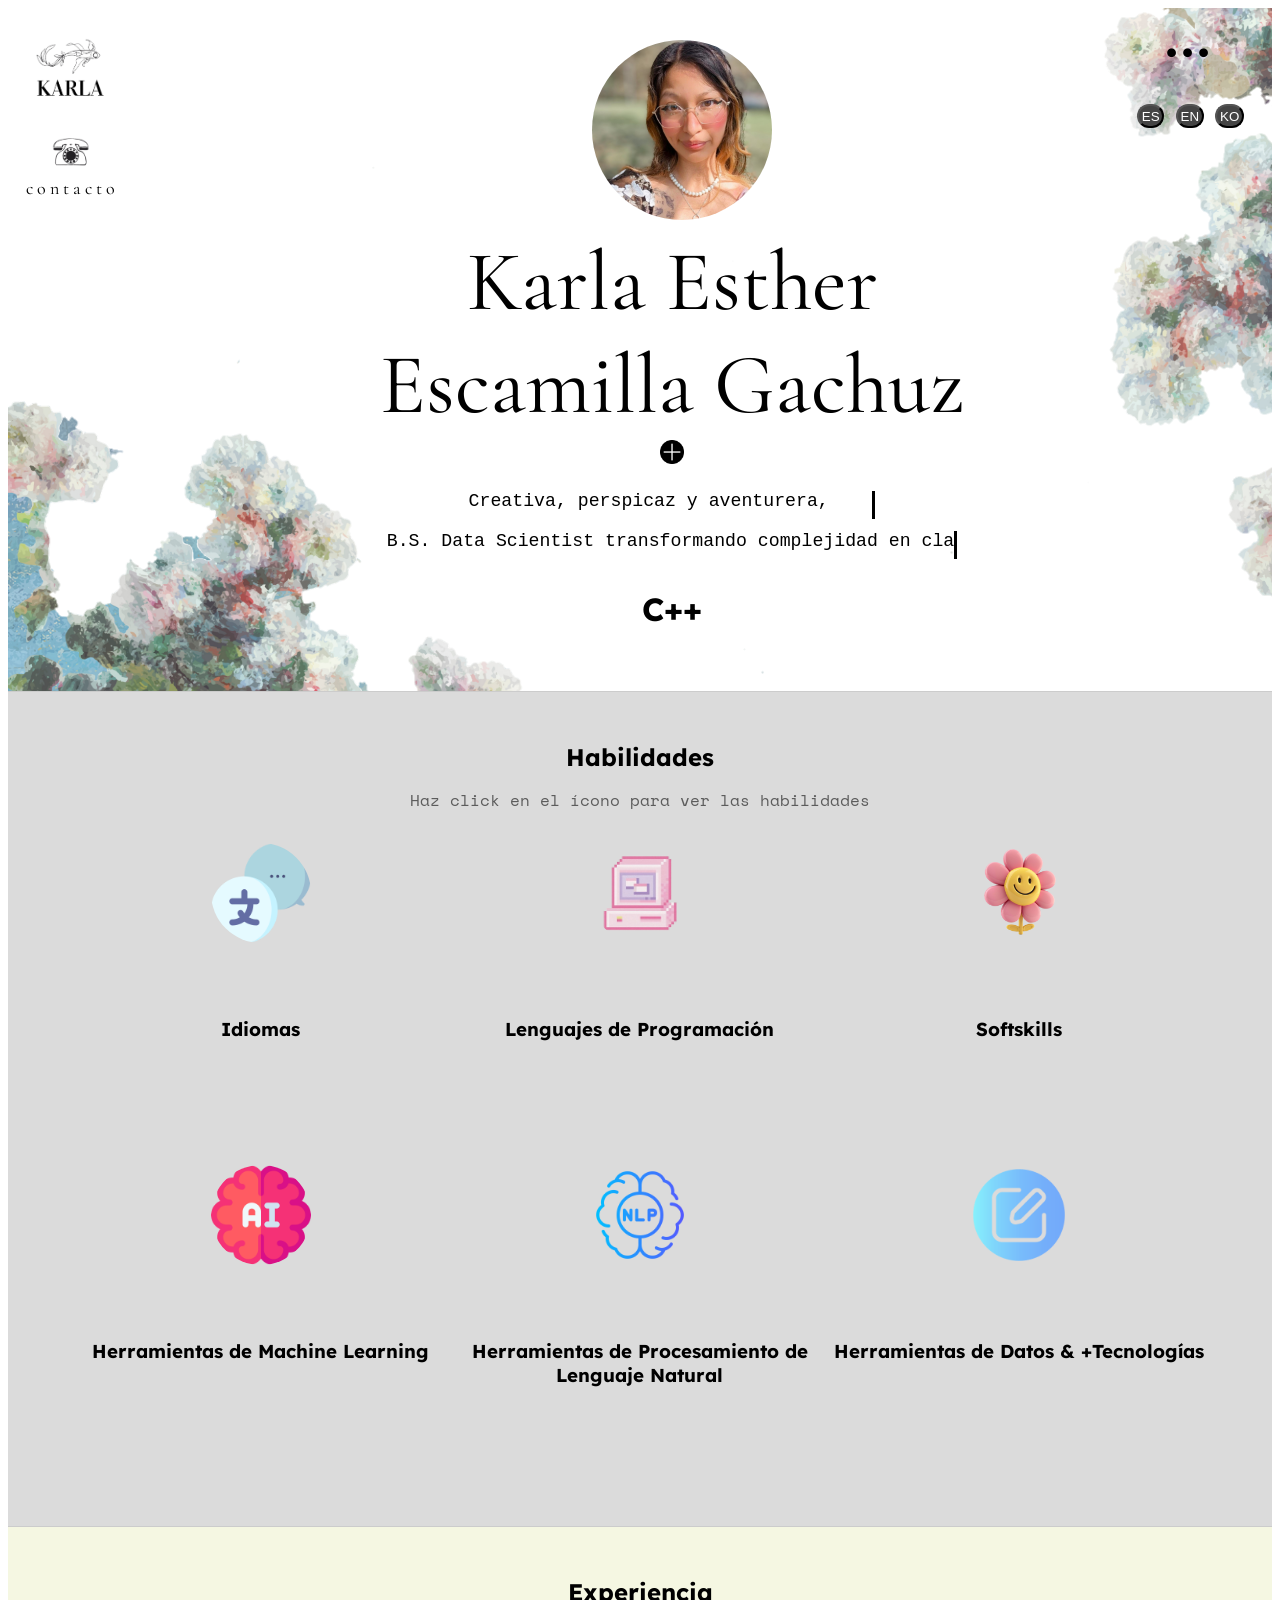
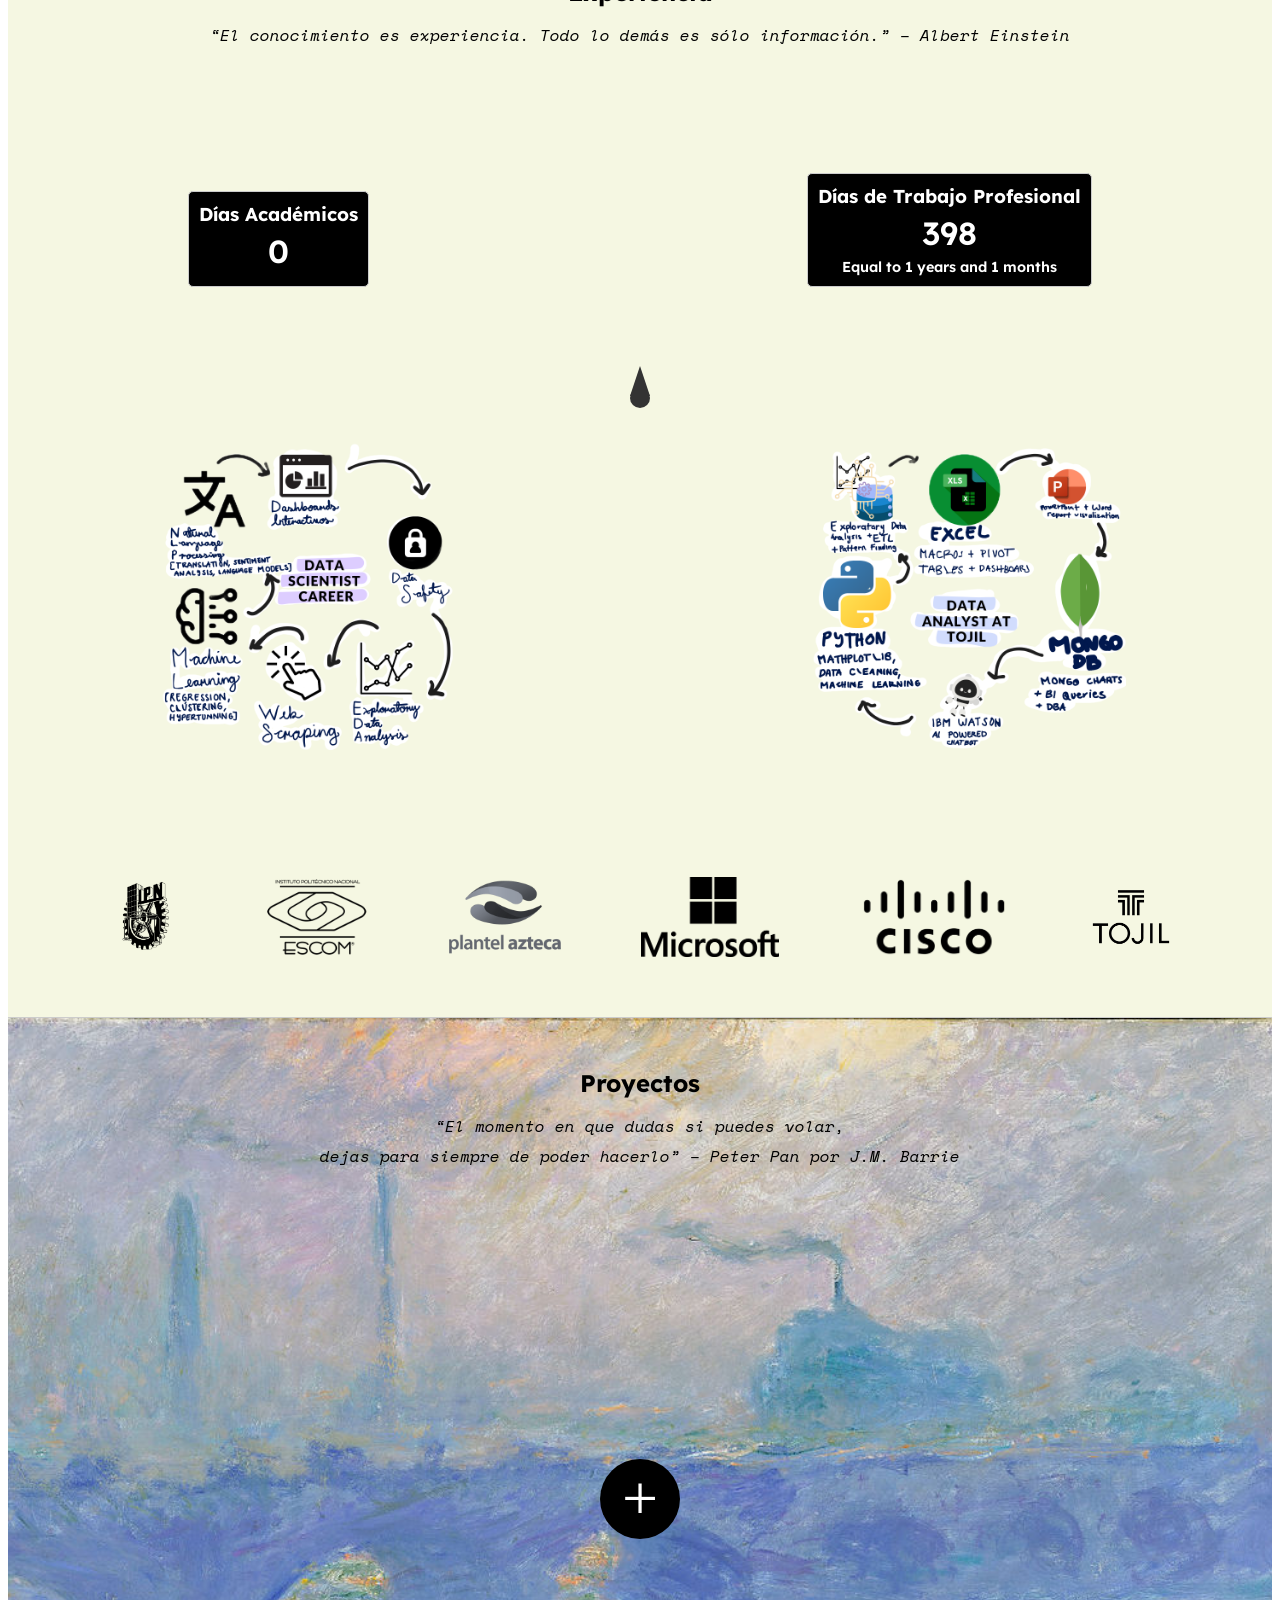
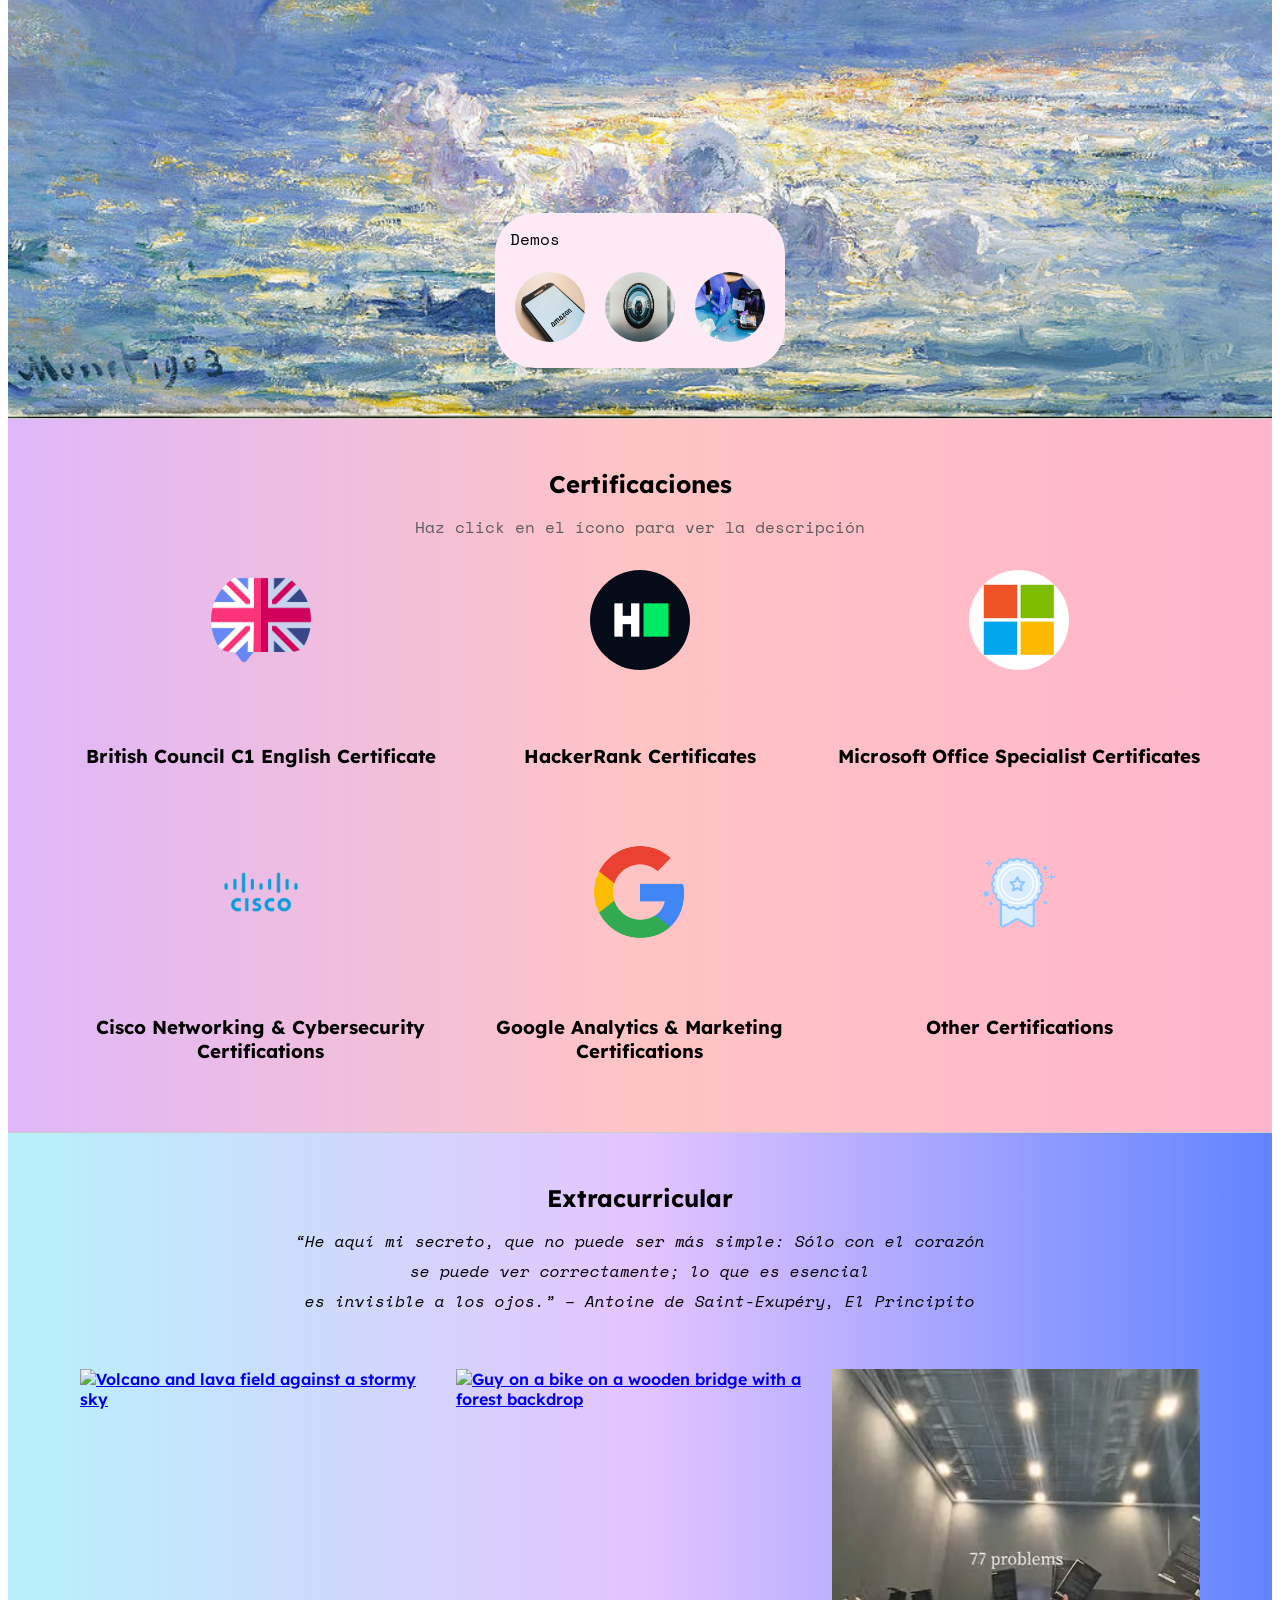
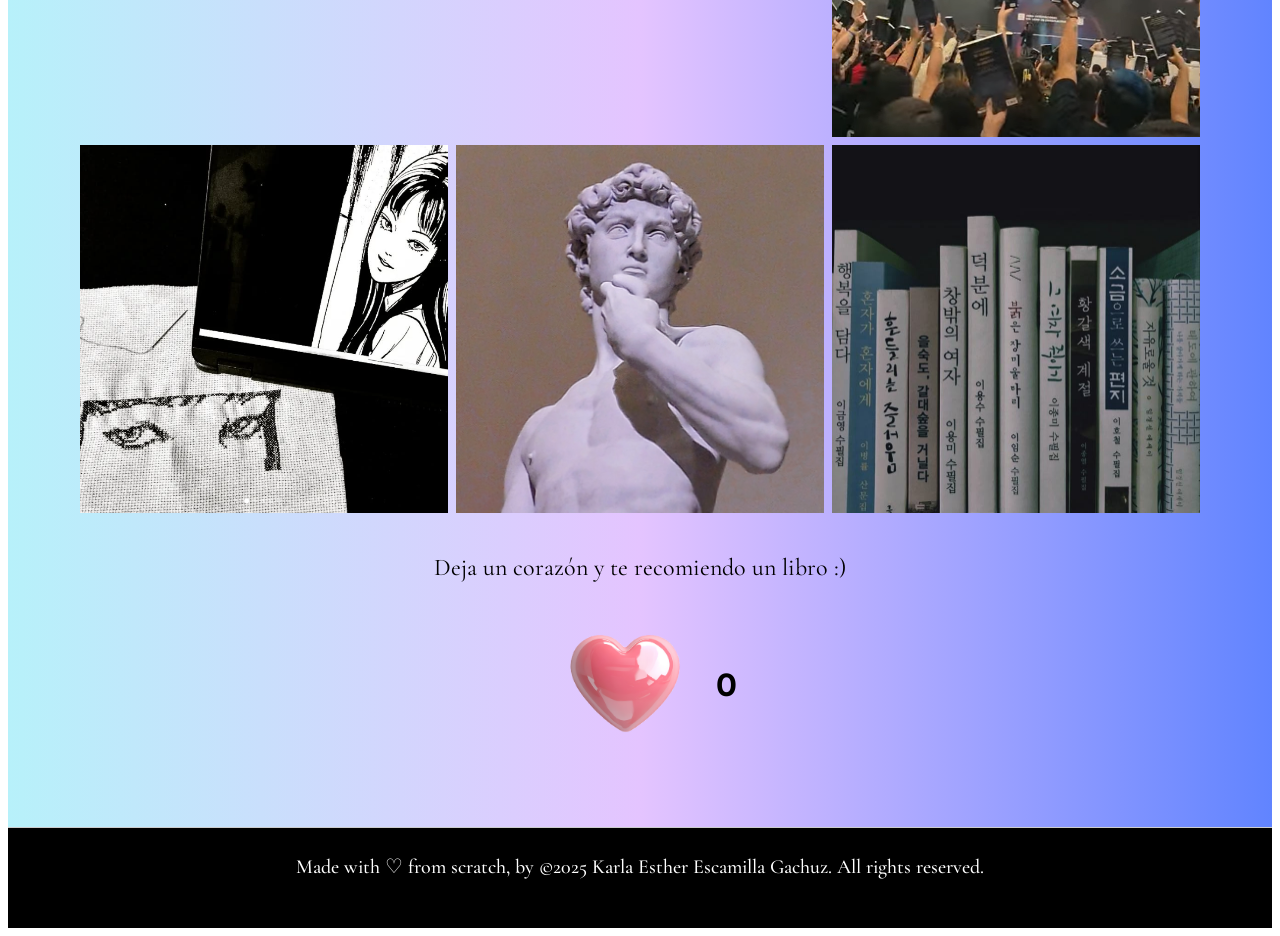
==== ProfesionalProf_Esp.html @ fa29808c "Add files via upload" ====
<!DOCTYPE html>
<html lang="es">

<head>
    <meta charset="UTF-8">
    <meta name="viewport" content="width=device-width, initial-scale=1.0">
    <title>Karla's Portfolio</title>
    <link rel="icon" type="image/x-icon" href="kf.png">
    <link rel="stylesheet" href="ProfesionalProf.css">
    <link
    rel="stylesheet"
    href="https://cdnjs.cloudflare.com/ajax/libs/animate.css/4.1.1/animate.min.css"
    />
    <link href="https://cdn.jsdelivr.net/gh/yesiamrocks/cssanimation.io@1.0.3/cssanimation.min.css" 
    rel="stylesheet">
    <link rel="preconnect" href="https://fonts.googleapis.com">
<link rel="preconnect" href="https://fonts.gstatic.com" crossorigin>
<link href="https://fonts.googleapis.com/css2?family=Cormorant+Garamond:ital,wght@0,300;0,400;0,500;0,600;0,700;1,300;1,400;1,500;1,600;1,700&family=Lexend:wght@100..900&family=Space+Mono:ital,wght@0,400;0,700;1,400;1,700&display=swap" 
rel="stylesheet">
<link
      href="https://fonts.googleapis.com/css2?family=Space+Mono:ital@1&display=swap"
      rel="stylesheet"
    />
</head>


<body id="home">

    <div id="contact">
        <a href="#home" title="Home"><img src="lg.png" alt="Logo" style="width: 80px; margin-left: 20px; margin-top: 20%;"></a>
    
        <button id="contact-button" >
        <img src="p.png" alt="Phone" style="width: 40px;" class="icon">
        <p style="font-family:'Cormorant Garamond', serif; margin: 5px 0 0 0;">c o n t a c t o</p>
    </button>
    <div id="contact-icons" style="display: none;">
        <a href="mailto:karlah.escamilla22@gmail.com" title="Enviar correo"><img src="m.png" alt="Email" class="icon"></a>
        <a href="https://www.linkedin.com/in/karlaescamillag/" title="Revisar LinkedIn" target="_blank"><img src="in.png" alt="LinkedIn" class="icon"></a>
        <a href="https://github.com/Karlah-0" title="Revisar Github" target="_blank"><img src="gt.png" alt="GitHub" class="icon"></a>
        <a href="https://www.goodreads.com/mouklair" target="_blank" title="Revisar Goodreads"><img src="gr.png" alt="Goodreads" class="icon"></a>
        <a href="https://drive.google.com/file/d/1XgmMQcSw8I9kDR0bRM5GCmzSp86vg_ye/view?usp=sharing" title="Revisar CV" target="_blank"><img src="cv.png" alt="CV" class="icon"></a>
    </div>

    </div>
    <header>
        <nav id="menu">
            <ul class="dots">
                <li class="dot">•</li>
                <li class="dot">•</li>
                <li class="dot">•</li>
            </ul>
            <ul class="menu">
                <li><a href="#home" class="nav-link">Inicio</a></li>
                <li><a href="#section2" class="nav-link">Habilidades</a></li>
                <li><a href="#section3" class="nav-link">Experiencia</a></li>
                <li><a href="#section4" class="nav-link">Proyectos</a></li>
                <li><a href="#section5" class="nav-link">Certificaciones</a></li>
                <li><a href="#section6" class="nav-link">Extracurricular</a></li>
            </ul>
        </nav>
        <div id="language-switcher">
            <a href="ProfesionalProf_Esp.html"><button data-lang="es">ES</button></a>
            <a href="ProfesionalProf.html"><button data-lang="en">EN</button></a>
            <a href="ProfesionalProf_Kor.html"><button data-lang="ko">KO</button></a>
        </div>
    </header>


    <main>

        <section id="section1">
            
            <div class="circular-image" id="sensitive">
                <img src="h.jpg" alt="Perfil">
            </div>        
            <h2 class="animate__animated animate__fadeInDown"><div class="name">Karla Esther <br>Escamilla Gachuz</div></h2>
            
            <button id="more-details-btn">
                <img src="pl.png" alt="More details">
            </button>
            
            <div id="overlay">
                <div id="modal">
                    <span id="close-btn">&times;</span>
                    <img src="lg.png" alt="Logo" style="width: 80px; margin-left: 20px; margin-top: 10px;">
                    <h3>Sobre mí </h3>
                    <p>
                        Como los peces koi que nadan contra las adversidades, abrazo el crecimiento y la transformación, convirtiendo los obstáculos en nuevas oportunidades.
                    </p>
                    <br>
                    <p>
                        Soy una profesional de datos con una sólida formación en Machine Learning, NLP y Big Data, con habilidades en Python, SQL, Tableau y MongoDB. Apasionada por convertir la complejidad en claridad, soy graduada del Programa de Excelencia Plantel Fundación Azteca y actualmente estudio Ciencia de Datos en ESCOM IPN.                    </p>
                    <br>
                    <p>
                        Entre novelas, matcha, la cultura coreana y los viajes inspirados en la ficción literaria, exploro historias que expanden mi mundo tanto como lo hacen los datos.
                    </p>
                </div>
            </div>
            
            <p class="space-mono-regular"><p class="typing-demo">Creativa, perspicaz y aventurera,</p></p>
            <p class="space-mono-regular"><p class="typing-demo2" style="margin-top: -70px;">B.S. Data Scientist transformando complejidad en claridad.</p></p>
        <div class="content-wrapper2">
        <div class="carrusel-container">
            <span id="carrusel-texto" class="leBlurInBottom"></span>
        </div>
        </div>
   
        </section>


        <section id="section2" style="height: fit-content;">
            <h2>Habilidades</h2>
            <p style=" font-family: 'Space Mono', serif; font-weight: 400; color: rgb(92, 92, 92);"> Haz click en el ícono para ver las habilidades</p>
            <div class="skills-grid">
                <div class="skill-category">
                    <img src="lgg.png" class="category-icon" alt="Languages Icon">
                    <h3 class="cssanimation hu__hu__">Idiomas</h3>
                    <div class="skills-list">
                        <div class="skill">
                            <img src="mx.png" alt="Spanish Logo">
                            <span>Español (Nativo)</span>
                            <div class="progress-bar">
                                <div class="progress" data-level="100"></div>
                            </div>
                        </div>
                        <div class="skill">
                            <img src="us.png" alt="English Logo">
                            <span>Inglés (C1)</span>
                            <div class="progress-bar">
                                <div class="progress" data-level="80"></div>
                            </div>
                        </div>
                        <div class="skill">
                            <img src="ko.png" alt="Korean Logo">
                            <span>Coreano (A2)</span>
                            <div class="progress-bar">
                                <div class="progress" data-level="40"></div>
                            </div>
                        </div>
                    </div>
                </div>
                <div class="skill-category">
                    <img src="prg.png" class="category-icon" alt="Programming Languages Icon">
                    <h3 class="cssanimation hu__hu__">Lenguajes de Programación</h3>
                    <div class="skills-list">
                        <div class="skill">
                            <img src="cpl.jpg" alt="C++ Logo">
                            <span>C++</span>
                            <div class="progress-bar">
                                <div class="progress" data-level="90"></div>
                            </div>
                        </div>
                        <div class="skill">
                            <img src="py.png" alt="Python Logo">
                            <span>Python</span>
                            <div class="progress-bar">
                                <div class="progress" data-level="90"></div>
                            </div>
                        </div>
                        <div class="skill">
                            <img src="r.png" alt="R Logo">
                            <span>R</span>
                            <div class="progress-bar">
                                <div class="progress" data-level="90"></div>
                            </div>
                        </div>
                        <div class="skill">
                            <img src="js.png" alt="JavaScript Logo">
                            <span>JavaScript</span>
                            <div class="progress-bar">
                                <div class="progress" data-level="60"></div>
                            </div>
                        </div>
                    </div>
                </div>
                <div class="skill-category">
                    <img src="sft.png" class="category-icon" alt="Softskills Icon">
                    <h3 class="cssanimation hu__hu__">Softskills</h3>
                    <div class="skills-list softskills-grid">
                        <div class="softskill">
                            <img src="cm.png" alt="Communication Icon">
                            <span>Comunicación efectiva</span>
                        </div>
                        <div class="softskill">
                            <img src="tm.png" alt="Teamwork Icon">
                            <span>Trabajo en equipo</span>
                        </div>
                        <div class="softskill">
                            <img src="ps.png" alt="Problem Solving Icon">
                            <span>Resolución de problemas</span>
                        </div>
                        <div class="softskill">
                            <img src="crt.png" alt="Creative Icon">
                            <span>Creatividad</span>
                        </div>
                    </div>
                </div>
                <div class="skill-category">
                    <img src="ml.png" class="category-icon" alt="Machine Learning Icon">
                    <h3 class="cssanimation hu__hu__">Herramientas de Machine Learning</h3>
                    <div class="skills-list">
                        <div class="skill">
                            <img src="sc.png" alt="Scikit-Learn Logo">
                            <span>Scikit-Learn</span>
                            <div class="progress-bar">
                                <div class="progress" data-level="90"></div>
                            </div>
                        </div>
                        <div class="skill">
                            <img src="tf.png" alt="TensorFlow Logo">
                            <span>TensorFlow</span>
                            <div class="progress-bar">
                                <div class="progress" data-level="90"></div>
                            </div>
                        </div>
                        <div class="skill">
                            <img src="k.png" alt="Keras Logo">
                            <span>Keras</span>
                            <div class="progress-bar">
                                <div class="progress" data-level="90"></div>
                            </div>
                        </div>
                    </div>
                </div>
                <div class="skill-category">
                    <img src="nlp.png" class="category-icon" alt="NLP Icon">
                    <h3 class="cssanimation hu__hu__">Herramientas de Procesamiento de Lenguaje Natural</h3>
                    <div class="skills-list">
                        <div class="skill">
                            <img src="nk.png" alt="NLTK Logo">
                            <span>NLTK</span>
                            <div class="progress-bar">
                                <div class="progress" data-level="90"></div>
                            </div>
                        </div>
                        <div class="skill">
                            <img src="gn.png" alt="Gensim Logo">
                            <span>Gensim</span>
                            <div class="progress-bar">
                                <div class="progress" data-level="90"></div>
                            </div>
                        </div>
                    </div>
                </div>
                <div class="skill-category">
                    <img src="tls.png" class="category-icon" alt="Technologies Icon">
                    <h3 class="cssanimation hu__hu__">Herramientas de Datos & +Tecnologías</h3>
                    <div class="skills-list technologies-grid">
                        <div class="skill" id="pill-skil">
                            <img src="sql.png" alt="SQL Logo">
                            <span>SQL</span>
                        </div>
                        <div class="skill" id="pill-skil">
                            <img src="md.png" alt="MongoDB Logo">
                            <span>MongoDB</span>
                        </div>
                        <div class="skill" id="pill-skil">
                            <img src="or.png" alt="Oracle Logo">
                            <span>OracleSQL</span>
                        </div>
                        <div class="skill" id="pill-skil">
                            <img src="css.png" alt="HTML Logo">
                            <span>HTML/CSS</span>
                        </div>
                        <div class="skill" id="pill-skil">
                            <img src="ub.svg" alt="Linux Logo">
                            <span>LinuxUbuntu</span>
                        </div>
                        <div class="skill" id="pill-skil">
                            <img src="git.png" alt="Git Logo">
                            <span>Git/GitHub</span>
                        </div>
                        <div class="skill" id="pill-skil">
                            <img src="pbi.png" alt="Power BI Logo">
                            <span>PowerBI</span>
                        </div>
                        <div class="skill" id="pill-skil">
                            <img src="tb.png" alt="Tableau Logo">
                            <span>Tableau</span>
                        </div>
                        <div class="skill" id="pill-skil">
                            <img src="pt.webp" alt="Packet Tracer Logo">
                            <span>PacketTracer</span>
                        </div>
                    </div>
                </div>
                
            </div>
        </section>
        
        
        <section id="section3">
            <h2>Experiencia</h2>
            <p style="font-family: 'Space Mono', serif; font-weight: 400; font-style: normal;"><em>“El conocimiento es experiencia. Todo lo demás es sólo información.”  – Albert Einstein </em></p>
           
            <div class="background-animation">
                <div class="drop"></div>
                <div class="wave"></div>
            </div>

            <div class="dscycle">
                <img src="dscycle.png">
            </div>
            <div class="counter-container-L">
                <div id="academic-counter" class="counter">
                    <h3>Días Académicos</h3>
                    <div id="academic-days">0</div>
                    <p id="academic-equivalent"></p>
                </div>
            </div>

            <div class="dacycle">
                <img src="dacycle.png">
            </div>
            <div class="counter-container">
                <div id="professional-counter" class="counter">
                    <h3>Días de Trabajo Profesional</h3>
                    <div id="professional-days">0</div>
                    <p id="professional-equivalent"></p>
                </div>
            </div>
            <div class="logos">
                <img src="logo_ipn.png">
                <img src="logo_es.png">
                <img src="logo-pl.png">
                <img src="logo_msf.png">
                <img src="logo_csc.png">
                <img src="logo-tj.png">
            </div>
        </section>
        


        <section id="section4">
            <h2>Proyectos</h2>
            <p style="font-family: 'Space Mono', serif; font-weight: 400; font-style: normal; text-align: center;">
                <em>“El momento en que dudas si puedes volar, </em></p>
                <p style="font-family: 'Space Mono', serif; font-weight: 400; margin-top: -10px; font-style: normal; text-align: center;">
                <em>dejas para siempre de poder hacerlo” – Peter Pan por J.M. Barrie</em>
            </p>
            
            <div class="gallery">
                <input type="checkbox" id="gallery-toggle">
                <label for="gallery-toggle" class="gallery-button">+</label>
                <div class="gallery-items">
                    <div class="project">
                        <img src="investment.jpg" alt="MIA CETSDIRECTO" style="--i:1">
                        <div class="description">CETESDIRECTO® Herramienta de apoyo a inversionistas: Modelado del comportamiento de la inflación y su impacto en las decisiones financieras (Python, Regresión, Machine Learning).</div>
                    </div>
                    <div class="project">
                        <img src="amazon.jpg" alt="SAVE-A" style="--i:2">
                        <div class="description">Aplicación web amigable de comparación de productos con Python y métodos de Ciencia de Datos, toma la mejor decisión de compra (Python, Web Scrapping, EDA).</div>
                    </div>
                    <div class="project">
                        <img src="library.jpg" alt="Bookry" style="--i:3">
                        <div class="description">Librería electrónica usando tecnologías MERN (MongoDB, Express, React, Node.js) con un diseño de base de datos optimizada para garantizar escalabilidad y seguridad. Presentado en Expo ESCOM 2024, obteniendo el 3er lugar.</div>
                    </div>
                    <div class="project">
                        <img src="gming.jpg" alt="PinkPacman" style="--i:4">
                        <div class="description">Simulación del juego de pacman con laberintos rosas usando estructuras y funciones de C.</div>
                    </div>
                    <div class="project">
                        <img src="pcar.jpg" alt="EDA-Public Safety" style="--i:5">
                        <div class="description">Análisis Exploratorio de Datos para la Encuesta Nacional de Victimización y Percepción de Seguridad Pública (ENVIPE) 2024.</div>
                    </div>
                    <div class="project">
                        <img src="medical.jpg" alt="Diabetes Model" style="--i:6">
                        <div class="description">Modelo de Predicción del Diagnóstico de Diabetes con Indicadores de Salud de Diabetes del CDC (Centers for Disease Control and Prevention).</div>
                    </div>
                </div>
            </div>
            <div class="demos">
                <p style="margin-top: -.5px;">Demos</p>
                <a href="https://github.com/Karlah-0/SAVE-A/blob/main/SAVE-A/SAVE-A.ipynb" title="SAVE-A" target="_blank"><img src="amzn.jpg" alt="SAVE-A"></a>
                <a href="https://github.com/Karlah-0/EDA-Perception-of-Public-Safety/blob/main/Incidencia_Delictiva.ipynb" title="Perception of Public Safety" target="_blank"><img src="seg.jpg" alt="ENVIPE EDA"></a>
                <a href="https://github.com/Karlah-0/Diabetes-Diagnostic-Prediction-Model-Advanced-Statistics-/blob/main/ProyectoFinalEA_Diabetes.ipynb" title="Diabetes Diagnosis Prediction" target="_blank"><img src="diabetes.jpg" alt="Predicción de Diabetes"></a>
            </div>
        </section>
        
        
        


        <section id="section5" style="height: fit-content;">
            <h2>Certificaciones</h2>
            <p style=" font-family: 'Space Mono', serif; font-weight: 400; color: rgb(92, 92, 92);"> Haz click en el ícono para ver la descripción </p>
            <div class="skills-grid">
                <div class="skill-category">
                    <img src="engl.png" class="category-icon" alt="British Council Cert Icon">
                    <h3 class="cssanimation hu__hu__">British Council C1 English Certificate</h3>
                    <div class="skills-list">
                        <div class="Certificate">
                            <a href="https://drive.google.com/file/d/1UCylA8LzGqBTAyHj90XFsnE5tslPC5T9/view?usp=sharing" title="View Certificate" target="_blank"><img src="btscl.png" alt="British Council Certificate"></a>
                            <span>C1 British Council Certificate</span>
                        </div>
                        
                    </div>
                </div>
                <div class="skill-category">
                    <img src="hr.png" class="category-icon" alt="Programming Languages Icon">
                    <h3 class="cssanimation hu__hu__">HackerRank Certificates</h3>
                    <div class="skills-list">
                        <div class="Certificates">
                            <div class="Certificate">
                                <a href="https://www.hackerrank.com/certificates/dd36a4987db6" title="View Certificate" target="_blank"><img src="PyB.png" alt="British Council Certificate"></a>
                                <span>Python HackerRank Certificate</span>
                            </div>
                            <div class="Certificate">
                                <a href="https://www.hackerrank.com/certificates/b056ef3917c5" title="View Certificate" target="_blank"><img src="SQLAd.png" alt="SQL Advanced Certificate"></a>
                                <span>SQL (Advanced) HackerRank Certificate</span>
                            </div>
                            <div class="Certificate">
                                <a href="https://www.hackerrank.com/certificates/510858440455" title="View Certificate" target="_blank"><img src="SQLB.png" alt="SQL Basic Certificate"></a>
                                <span>SQL (Basic) HackerRank Certificate</span>
                            </div>
                        </div>
                        
                    </div>
                </div>
                <div class="skill-category">
                    <img src="mcsft.jpg" class="category-icon" alt="Softskills Icon">
                    <h3 class="cssanimation hu__hu__">Microsoft Office Specialist Certificates</h3>
                    <div class="skills-list">
                        <div class="Certificates">
                            <div class="Certificate">
                                <a href="https://www.certiport.com/Portal/Pages/PrintTranscriptInfo.aspx?action=Cert&id=251&cvid=eh8e5iM9auXgOr6SSwifrQ%3D%3D" title="View Certificate" target="_blank"><img src="Excel.png" alt="Excel"></a>
                                <span>Microsoft Excel Specialist Certificate</span>
                            </div>
                            <div class="Certificate">
                                <a href="https://www.certiport.com/Portal/Pages/PrintTranscriptInfo.aspx?action=Cert&id=252&cvid=j1dN%2F50uBSHAs54UjgC3zQ%3D%3D" title="View Certificate" target="_blank"><img src="Power.png" alt="PowerPoint"></a>
                                <span>Microsoft PowerPoint Specialist Certificate</span>
                            </div>
                            <div class="Certificate">
                                <a href="https://www.certiport.com/Portal/Pages/PrintTranscriptInfo.aspx?action=Cert&id=250&cvid=gYCRYrhOJpbRcUyJ75lTGQ%3D%3D" title="View Certificate" target="_blank"><img src="Word.png" alt="Word"></a>
                                <span>Microsoft Word Specialist Certificate</span>
                            </div>
                        </div>
                    </div>
                </div>
                <div class="skill-category" style="margin-top: 50px;">
                    <img src="cisc.png" class="category-icon" alt="Machine Learning Icon">
                    <h3 class="cssanimation hu__hu__">Cisco Networking & Cybersecurity Certifications</h3>
                    <div class="skills-list">
                        <div class="Certificates">
                            <div class="Certificate">
                                <a href="https://www.hackerrank.com/certificates/dd36a4987db6" title="View Certificate" target="_blank"><img src="Intro2IoT.png" alt="IoT"></a>
                                <span>Introduction to IoT</span>
                            </div>
                            <div class="Certificate">
                                <a href="https://www.hackerrank.com/certificates/b056ef3917c5" title="View Certificate" target="_blank"><img src="I2CS__1_.png" alt="Cybersecurity"></a>
                                <span>Introduction to Cybersecurity</span>
                            </div>
                            <div class="Certificate">
                                <a href="https://www.hackerrank.com/certificates/510858440455" title="View Certificate" target="_blank"><img src="CNNA.png" alt="Scaling Networks: CCNA"></a>
                                <span>CCNA: Routing & Switching. Scaling Networks</span>
                            </div>
                        </div>
                    </div>
                </div>
                <div class="skill-category" style="margin-top: 50px;">
                    <img src="gg.png" class="category-icon" alt="NLP Icon">
                    <h3 class="cssanimation hu__hu__">Google Analytics & Marketing Certifications</h3>
                    <div class="skills-list">
                        <div class="Certificates">
                            <div class="Certificate">
                                <a href="https://drive.google.com/file/d/1QJNugc01xmRO6ZFNg9Myx4BVX2Ymv9LC/view?usp=sharing" title="View Certificate" target="_blank"><img src="mrkt.png" alt="Marketing"></a>
                                <span>Digital Marketing Foundations</span>
                            </div>
                            <div class="Certificate">
                                <a href="https://drive.google.com/file/d/1mKlux0pz3Sz3PCfcoDtH3J5BZVQsfdfR/view?usp=sharing" title="View Certificate" target="_blank"><img src="gan.png" alt="Analytics"></a>
                                <span>Google Analytics</span>
                            </div>
                            <div class="Certificate">
                                <a href="https://drive.google.com/file/d/1vDUGX0AQshCJEIj6objUbHMzCfPpjBdo/view?usp=sharing" title="View Certificate" target="_blank"><img src="cyber.png" alt="Cybersecurity"></a>
                                <span>Cibersecurity on remote work</span>
                            </div>
                        </div>
                    </div>
                </div>
                
                <div class="skill-category" style="margin-top: 50px;">
                    <img src="gl.png" class="category-icon" alt="Softskills Icon">
                    <h3 class="cssanimation hu__hu__">Other Certifications</h3>
                    <div class="skills-list">
                        <div class="Certificates">
                            <div class="Certificate">
                                <a href="https://drive.google.com/file/d/1QB7mE3sVGi8b8lsuNNnpjIzUp2WQ5OZF/view?usp=sharing" title="View Certificate" target="_blank"><img src="Cripto.png" alt="Cryptocurrencies"></a>
                                <span>Training in Cryptocurrencies & Blockchain</span>
                            </div>
                           
                        </div>
                    </div>
                </div>
                
            </div>
        </section>


        <section id="section6">
            <h2>Extracurricular</h2>
            <p style="font-family: 'Space Mono', serif; font-weight: 400; font-style: normal; text-align: center;">
              <em>“He aquí mi secreto, que no puede ser más simple: Sólo con el corazón</em>
            </p>
            <p style="font-family: 'Space Mono', serif; font-weight: 400; margin-top: -10px; font-style: normal; text-align: center;">
              <em>se puede ver correctamente; lo que es esencial</em>
            </p>
            <p style="font-family: 'Space Mono', serif; font-weight: 400; margin-top: -10px; font-style: normal; text-align: center;">
              <em>es invisible a los ojos.” – Antoine de Saint-Exupéry, El Principito</em>
            </p>
            <br><br>
            <ul>
              <li>
                <a href="https://www.linkedin.com/in/karlaescamillag/overlay/education/798440565/multiple-media-viewer/?profileId=ACoAADuRJEkBG-t7TST_fxVLL-CHr-5XBXGjyrw&treasuryMediaId=1738459231431" target="_blank">
                  <figure>
                    <img src='https://media.licdn.com/dms/image/v2/D562DAQHM6YSSNGReYg/profile-treasury-image-shrink_8192_8192/profile-treasury-image-shrink_8192_8192/0/1738458970113?e=1741215600&v=beta&t=xbMjRM2NltQ3bmX-Jpvm7_Z-upaRJca51mfucm4VoPU' alt='Volcano and lava field against a stormy sky'>
                    <figcaption>Congreso de Informática<br>2023-A</figcaption>
                  </figure>
                </a>
              </li>
              <li>
                <a href="https://www.linkedin.com/in/karlaescamillag/overlay/education/798440565/multiple-media-viewer/?profileId=ACoAADuRJEkBG-t7TST_fxVLL-CHr-5XBXGjyrw&treasuryMediaId=1738459703976" target="_blank">
                  <figure>
                    <img src='https://media.licdn.com/dms/image/v2/D562DAQHQHASq_mzRRQ/profile-treasury-image-shrink_800_800/profile-treasury-image-shrink_800_800/0/1738459466624?e=1741215600&v=beta&t=AoAmFL-ZjRqB4-1Pj8fTkbcTMFle1Flm7MHHL2vgW-c' alt='Guy on a bike on a wooden bridge with a forest backdrop'>
                    <figcaption>EXPO ESCOM 2024</figcaption>
                  </figure>
                </a>
              </li>
              <li>
                <a href="https://www.youtube.com/shorts/5as2U_wV7h8" target="_blank">
                    <figure>
                        <figure>
                            <img src='fil.png' alt='Guy on a bike on a wooden bridge with a forest backdrop'>
                            <figcaption>FIL GUADALAJARA <br>(Globalmente la 2da más importante <br>Feria Internacional del Libro)</figcaption>
                          </figure>
                </a>
              </li>
              <li>
                <a href="https://www.instagram.com/thekoooi/" target="_blank">
                    <figure>
                        <figure>
                            <img src='thk.png' alt='Guy on a bike on a wooden bridge with a forest backdrop'>
                            <figcaption>@thekooi <br>Bordados en punto de cruz</figcaption>
                          </figure>
                </a>
              </li>
              <li>
                <a href="https://www.youtube.com/shorts/mC68LRQSlW0" target="_blank">
                    <figure>
                        <figure>
                            <img src='dvd.jpg' alt='Guy on a bike on a wooden bridge with a forest backdrop'>
                            <figcaption>Arte & Experiencias</figcaption>
                          </figure>
                </a>
              </li>
              <li>
                <a href="https://www.youtube.com/shorts/b8XrUSa-OnA" target="_blank">
                    <figure>
                        <figure>
                            <img src='kr.jpg' alt='Guy on a bike on a wooden bridge with a forest backdrop'>
                            <figcaption>Coreano <br>Aprendizaje del idioma</figcaption>
                          </figure>
                </a>
              </li>
            </ul>

            <div id="goodbye">
                <p style="font-family: 'Cormorant Garamond', serif; font-weight: 420; text-align: center; font-size: 1.5rem; margin-top: 40px;">
                    Deja un corazón y te recomiendo un libro :)
                </p>
                <div style="display: flex; justify-content: center; align-items: center; gap: 10px;">
                    <button id="likeButton" style="background: none; border: none; cursor: pointer;">
                        <img src="heart.png" alt="Heart" width="150" height="150">
                    </button>
                    <span id="likeCount" style="font-size: 2rem;">0</span>
                </div>
                <p id="bookRecommendation" style="text-align: center; font-style: italic; margin-top: 10px;"></p>
                <img id="bookCover" src="" alt="Book cover" style="display: none; width: 300px; height: 100%; margin-top: 10px; justify-self: center;">
            </div>
            

          </section>

    </main>


    <footer>
        <p> <i class="corm-gar-reg-foot"> Made with ♡ from scratch, by  &copy;2025 Karla Esther Escamilla Gachuz. All rights reserved. <i></p>
    </footer>

    <script src="ProfesionalProf.js"></script>
    <script src="https://cdnjs.cloudflare.com/ajax/libs/gsap/1.19.1/TweenMax.min.js"></script> 
   <script type="text/javascript" src="cssanimation-gsap.js"></script>

</body>
</html>
---- ProfesionalProf.css ----
html, body {
    overflow-x: hidden;
}


body {
        font-family: "Lexend", serif;
        font-optical-sizing: auto;
        font-weight: 600;
        font-style: normal;
        --sb-track-color: #ececec;
        --sb-thumb-color: #dedede;
        --sb-size: 20px;
        overflow-x: hidden;
}

body::-webkit-scrollbar {
    width: var(--sb-size);
  }
  
  body::-webkit-scrollbar-track {
    background: var(--sb-track-color);
    border-radius: 10px;
  }
  
  body::-webkit-scrollbar-thumb {
    background: var(--sb-thumb-color);
    border-radius: 10px;
  }
  
  @supports not selector(::-webkit-scrollbar) {
    body {
        scrollbar-color: var(--sb-thumb-color)
                       var(--sb-track-color);
    }
  }

#contact {
    position: fixed;
    top: 10px;
    left: 10px;
    display: flex;
    flex-direction: column;
    gap: 15px;
    z-index: 1000;
}

#Logo img {
    width: 100px; /* Ajusta el tamaño del logo según sea necesario */
    margin-right: 20px; /* Espacio adicional para separar el logo de los otros íconos */
    margin-left: 15px;
}

#contact-button {
    display: flex;
    flex-direction: column;
    align-items: center;
    background: none;
    border: none;
    cursor: pointer;
    margin-left: 10px;
}

#contact-button img {
    width: 40px;
    border-radius: 100%;
    overflow: hidden;
    object-fit: cover;
}

#contact-button p {
    font-family: "Cormorant Garamond", serif;
    margin: 5px 0 0 0;
    font-size: 18px;
}

#contact-icons {
    display: flex;
    flex-direction: column;
    gap: 15px;
    margin-top: 10px;
    background: #f0f0f0;
    padding: .5em;
    border-radius: 70px;
    list-style: none;
    margin: 0;
    z-index: 1000;
    align-items: center;
    justify-content: center;
    width: 55px;
    margin-left: 25px;
}

#contact-icons a img {
    width: 35px;
    transition: all 0.3s ease-in-out;
    border-radius: 50%;
    overflow: hidden;
    object-fit: cover;
}


.icon:hover {
    box-shadow: 0 4px 8px rgba(0, 0, 0, 0.3);
    transform: scale(1.1);
}

header {
    position: fixed;
    top: 0;
    right: 20px;
    background: none;
    padding: 1em;
    border-radius: .5cm;
    z-index: 1000;
}


.dots {
    display: flex;
    gap: 5px;
    cursor: pointer;
    text-align: center;
    justify-content: center;
}

.dot {
    font-size: 2rem;
    color: rgb(0, 0, 0);
}

.menu {
    display: none; /* Ocultar el menú por defecto */
    position: absolute;
    top: 50px; /* Ajusta esta posición según sea necesario */
    right: 0;
    background: #333;
    padding: 1em;
    border-radius: .5cm;
    list-style: none;
    margin: 0;
    z-index: 1000;
}

.menu li {
    margin-bottom: 10px;
}

.menu li a {
    color: white;
    text-decoration: none;
}

.menu li a.active {
    font-weight: bold;
    border-bottom: 2px solid white;
}

/* Mostrar el menú al pasar el ratón sobre los puntos/viñetas */
.dots:hover + .menu,
.menu:hover {
    display: block;
}

/* Efecto hover en los enlaces del menú 
.menu li a:hover {
    text-decoration: underline;
} */



nav ul {
    list-style-type: none;
    padding: 0;
    margin: 0;
}

nav ul li {
    margin: 0.5em 0;
}

nav ul li a {
    color: white;
    text-decoration: none;
}

nav ul li a:hover{
    box-shadow: 0 4px 8px rgb(255, 255, 255); /* Efecto de sombra */
    transform: scale(1.05);
}

nav ul li a.active {
    font-weight: bold;
    border-bottom: 2px solid white;
}

#language-switcher {
    margin-top: 1em;
    text-align: right;
}

#language-switcher button {
    background: #444;
    color: white;
    border-radius: .5cm;
    padding: 0.2em;
    cursor: pointer;
    margin-left: 0.5em;
}

section {
    height: 100vh;
    padding: 2em;
    border-bottom: 1px solid #ccc;
}

section h2 {
    margin-top: 0;
}

footer {
    text-align: center;
    background-color: black;
    color: white;
    margin: 0;
    height: 10vh;
    align-items: center;
    justify-content: center;
    padding-top: 10px;
}


.lexend-one {
    font-family: "Lexend", serif;
    font-optical-sizing: auto;
    font-weight: 600;
    font-style: normal;
  }

  .cormorant-garamond-regular {
    font-family: "Cormorant Garamond", serif;
    font-weight: 500;
    font-size:85px;
    font-style: normal;
  }

  .corm-gar-reg-foot {
    font-family: "Cormorant Garamond", serif;
    font-weight: 500;
    font-size:20px;
    font-style: normal;
  }

  .space-mono-regular {
    font-family: "Space Mono", serif;
    font-weight: 400;
    font-style: normal;
  }

  #sensitive img {
    pointer-events: none;
    user-select: none;
  }

  .circular-image {
    width: 180px; 
    height: 180px; /* Debe ser el mismo valor que width para mantener la forma circular */
    border-radius: 50%;
    overflow: hidden; /* Oculta cualquier parte de la imagen que se salga del contenedor */
    margin-left: 20px;
}
.circular-image img {
    width: 100%;
    height: 100%;
    object-fit: cover; /* Asegura que la imagen llene completamente el contenedor sin distorsionarse */
}

#section1 {
    display: flex;
    flex-direction: column;
    align-items: center;
    height: fit-content;
    width: 100%;
    background-image: url('mnt.png'); /* Ruta relativa */
    background-size: cover; /* Ajusta la imagen para cubrir el div */
    background-position: center; /* Centra la imagen */
    background-repeat: no-repeat;
}

/* Contenedor para la animación de fondo */
.background-animation {
    position: absolute;
    top: 45%;
    left: 0;
    width: 100%;
    height: 100%;
    z-index: -100; /* Asegura que la animación esté detrás del contenido */
}

/* Estilos de la animación */
.drop, .wave {
    position: absolute;
}

.drop {
    width: 20px;
    height: 20px;
    top: -30px;
    left: 50%;
    transform: translateX(-50%);
    background: #333; /* Color gris muy oscuro */
    border-radius: 20px;
    animation: drip 2s cubic-bezier(1,0,.91,.19) infinite;
}

.drop:before {
    content: "";
    position: absolute;
    width: 0;
    height: 0;
    border-left: 10px solid transparent;
    border-right: 10px solid transparent;
    border-bottom: 30px solid #333; /* Color gris muy oscuro */
    top: -22px;
}

.wave {
    opacity: 0;
    top: 0;
    left: 50%;
    transform: translateX(-50%);
    width: 2px;
    height: 1px;
    border: #333 7px solid; /* Color gris muy oscuro */
    border-radius: 300px / 150px;
    animation: ripple 2s infinite 2s; /* Comienza la animación después de 2s */
}

.wave:after {
    content: "";
    position: absolute;
    opacity: 0;
    top: -5px;
    left: -5px;
    width: 2px;
    height: 1px;
    border: #333 5px solid; /* Color gris muy oscuro */
    border-radius: 300px / 150px;
    animation: ripple-2 2s infinite;
}

@keyframes drip {
    to {
      top: 190px;
    }
}

@keyframes ripple {
    from {
      opacity: 1;
    }
    to {
      width: 600px;
      height: 300px;
      border-width: 1px;
      top: -100px;
      opacity: 0;
    }
}

@keyframes ripple-2 {
    0% {
      opacity: 1;
    }
    50% {
      opacity: 0;
    }
    100% {
    width: 200px;
    height: 100px;
    border-width: 1px;
    top: 100px;
    left: 200px;
    }
}

#section2 {
    display: flex;
    flex-direction: column;
    align-items: center;
    background-color: #dbdbdb; /* Fondo gris claro */
    position: relative;
    color: black;
    padding: 50px 0;
}


.skills-grid {
    display: grid;
    grid-template-columns: 1fr 1fr 1fr;
    gap: -500px;
    width: 90%;
    max-width: 2000px;
    margin: 5px 0 0 0;
}

.softskills-grid {
    display: grid !important;  /* Forzar grid */
    grid-template-columns: repeat(2, 1fr); /* 2 columnas */
    grid-template-rows: repeat(2, 1fr);   /* 2 filas */
    gap: -500px;
    justify-content: center;
    align-items: center;
    width: 100%;
}

.softskill {
    display: flex;
    flex-direction: column;
    align-items: center;
    text-align: center;
}

.softskill img {
    width: 80px; /* Ajusta según lo que necesites */
    height: auto;
}

.softskill span {
    font-size: 1.1em;
    font-family: "Space Mono", serif;
    flex: 1; 
}

.skill-category {
    display: flex;
    flex-direction: column;
    align-items: center;
    gap: 50px;
    text-align: center;
    margin: 5px 0 0 0;
}



.technologies-grid {
    display: grid !important; /* Forzar grid */
    grid-template-columns: repeat(2, 1fr); /* 2 columnas */
    gap: 15px;
    width: 100%;
}

.technology {
    display: flex;
    align-items: center;
    gap: 10px;
}

.category-icon {
    width: 100px;
    height: 100px;
    border-radius: 50%;
    transition: transform 0.3s ease, box-shadow 0.3s ease;
    cursor: pointer;
    padding: 5px;
}

@keyframes bounce {
    0%, 100% { transform: scale(1); }
    50% { transform: scale(1.3); }
}

.category-icon:hover {
    transform: scale(1.2); /* Hace el icono más grande */
    box-shadow: 0 6px 12px rgba(0, 0, 0, 0.4); /* Sombra más notoria */
    filter: brightness(1.2); /* Aumenta el brillo de la imagen */
    transition: transform 0.3s ease, box-shadow 0.3s ease, filter 0.3s ease;
    animation: bounce 0.4s ease;
}

.skills-list {
    display: none;
    flex-direction: column;
    gap: 10px;
    opacity: 0;
    max-height: 0;
    overflow: hidden;
    transition: opacity 0.5s ease, max-height 0.5s ease;
    background-color: #eae2f7;
    border-radius: 30px;
    padding: 20px;
    max-width: 2000px;
    margin: 5px 0 0 0;
}
.skills-list.active {
    display: flex;
    opacity: 1;
    max-height: 800px; /* Ajusta esto según el tamaño de la lista */
}

.skill {
    display: flex;
    align-items: center;
    gap: 10px;
}

.skill img {
    width: 30px;
    height: 30px;
    border-radius: 50%;
}

.skill span {
    font-size: 1.1em;
    font-family: "Space Mono", serif;
    flex: 1; /* Para que el texto ocupe el espacio disponible */
}

.progress-bar {
    width: 100%;
    height: 25px;
    background: #e0e0e0;
    border-radius: 15px;
    overflow: hidden;
    position: relative;
}

.progress {
    height: 100%;
    background: #333;
    border-radius: 15px;
    width: 0; /* Ancho inicial de la barra de progreso */
    animation: loadProgress 2s ease-out forwards;
}

@keyframes loadProgress {
    from {
        width: 0;
    }
    to {
        width: var(--progress-level);
    }
}


#section3 {
    display: flex;
    flex-direction: column;
    align-items: center;
    position: relative;
    color: black;
    background-color: #f5f7e2;
    padding: 50px 0;
    z-index: -1;
    height: 110vh;
}

.logos {
    display: flex;
    flex-direction: row;
    align-items: center;
    justify-content: center;
    bottom: 20px;
    position: absolute;

}

.logos img {
    height: 80px;
    gap: 30px;
    margin: 40px;

}

.dscycle {
    position: absolute;
    bottom: 24%;
    left: 10%;
    display: flex;
    justify-content: space-between;
    padding: 0 20px;
    border-radius: 90px;
}

.dscycle img {
    width: 320px;
}


.dacycle {
    position: absolute;
    bottom: 24%;
    right: 0; /* Asegura que se pegue a la derecha */
     /* Evita que ocupe todo el ancho */
    display: flex;
    justify-content: flex-end; /* Alinea los elementos a la derecha */
    padding: 0 20px;
    margin-right: 10%;
    border-radius: 90px;
}

.dacycle img {
    width: 320px;
}

.counter-container {
    position: absolute;
    bottom: 67%;
    right: 0; /* Asegura que se pegue a la derecha */
    width: auto; /* Evita que ocupe todo el ancho */
    display: flex;
    justify-content: flex-end; /* Alinea los elementos a la derecha */
    padding: 0 20px;
    margin-right: 160px;
    border-radius: 90px;
}

.counter-container-L {
    position: absolute;
    bottom: 67%;
    width: 100%;
    left: 160px;
    display: flex;
    justify-content: space-between;
    padding: 0 20px;
    border-radius: 90px;
}

.counter {
    background-color: #000000;
    padding: 10px;
    border: 1px solid #ccc;
    border-radius: 5px;
    text-align: center;
    color: white;
}

.counter h3 {
    margin: 0;
}

.counter div {
    font-size: 2em;
    margin: 5px 0;
}

.counter p {
    margin: 0;
    font-size: 0.9em;
}



/* Estilos para la sección 4 */
#section4 {
    display: flex;
    flex-direction: column;
    align-items: center;
    background: #e5f7e2 url('monet.jpg') no-repeat center center/cover;
    padding: 50px 0;
    color: black;
    position: relative;
}

.gallery {
    --s: 130px;
    display: grid;
    position: relative;
    place-items: center;
    justify-self: center;
    justify-content: center;
    bottom: -35%;
}

.gallery-button {
    position: absolute;
    z-index: 2;
    width: 80px;
    height: 80px;
    background: black;
    color: white;
    font-size: 4rem;
    font-family: 'Times New Roman', Times, serif;
    font-weight: 500;
    border-radius: 50%;
    cursor: pointer;
    display: flex;
    justify-content: center;
    align-items: center;
    transition: transform .7s;
    z-index: 3;
}

.gallery-button:active {
    transform: scale(0.9);
}

#gallery-toggle {
    display: none;
}

.gallery-items {
    position: absolute;
    display: grid;
    width: 0;
    height: 0;
    place-items: center;
    gap: 5px;
}

.project img {
    position: absolute;
    width: var(--s);
    aspect-ratio: 1;
    border-radius: 50%;
    object-fit: cover;
    transform: scale(0.5);
    transition: transform 1s;
    z-index: 2;
}


.project {
    position: absolute;
    display: grid;
    width: 0;
    height: 0;
    place-items: center;
    gap: 5px;
}

.project .description {
    display: none;
    position: absolute;
    top: 20%;
    left: 180%;
    transform: translateY(-200%);
    transform: translateX(160%);
    background-color: #f7e2f2;
    border-radius: 10px;
    padding: 10px;
    width: 200px;
    box-shadow: 0 0 10px rgba(0, 0, 0, 0.1);
    text-align: center;
    z-index: 1;
}

.project:hover .description {
    display: block;
}

#gallery-toggle:checked ~ .gallery-items .project:nth-of-type(1) img { 
    transform: rotate(0deg) translate(calc(2 * var(--s))) rotate(0deg);
}
#gallery-toggle:checked ~ .gallery-items .project:nth-of-type(2) img {
    transform: rotate(60deg) translate(calc(2 * var(--s))) rotate(-60deg);
}
#gallery-toggle:checked ~ .gallery-items .project:nth-of-type(3) img {
    transform: rotate(120deg) translate(calc(2 * var(--s))) rotate(-120deg);
}
#gallery-toggle:checked ~ .gallery-items .project:nth-of-type(4) img {
    transform: rotate(180deg) translate(calc(2 * var(--s))) rotate(-180deg);
}
#gallery-toggle:checked ~ .gallery-items .project:nth-of-type(5) img {
    transform: rotate(240deg) translate(calc(2 * var(--s))) rotate(-240deg);
}
#gallery-toggle:checked ~ .gallery-items .project:nth-of-type(6) img {
    transform: rotate(300deg) translate(calc(2 * var(--s))) rotate(-300deg);
}

#gallery-toggle:checked ~ .gallery-button {
    transform: rotate(135deg);
}

.demos {
    border-radius: 40px;
    padding: 15px;
    gap: 20px;
    position: absolute;
    bottom: 5%;
    background-color: #fdeaf5;
    font-family: 'Space Mono', serif;
    font-weight: 400;
}

.demos img{
    width: 70px;
    height: 70px;
    border-radius: 50%;
    transition: transform 0.3s ease, box-shadow 0.3s ease;
    cursor: pointer;
    padding: 5px;
}

.demos img:hover {
    transform:scale(1.2);
    box-shadow: 0 4px 8px rgba(0, 0, 0, 0.3);
}








#section5 {
    display: flex;
    flex-direction: column;
    align-items: center;
    background-color: none; /* Fondo blanco para #section1 */
    position: relative;
    color: black;
    background: rgb(223,183,250);
    background: linear-gradient(90deg, rgba(223,183,250,1) 0%, rgba(255,196,196,1) 50%, rgba(255,181,204,1) 100%);
    padding: 50px 0;
}
.Certificates {
    display: flex;
    flex-direction: row;
    gap: 15px;
}

.Certificate {
    display: flex;
    flex-direction: column;
    gap: 15px;
}

.Certificate img{
    width: 250px;
}

.Certificate img:hover{
    transform:scale(1.05);
    box-shadow: 0 4px 8px rgba(0, 0, 0, 0.3);
}


#section6 {
    display: flex;
    flex-direction: column;
    align-items: center;
    position: relative;
    color: black;
    background: rgb(183,241,250);
    background: linear-gradient(90deg, rgba(183,241,250,1) 0%, rgba(228,196,255,1) 50%, rgba(97,132,255,1) 100%);
    padding: 50px 0;
    height: fit-content;
    box-sizing: border-box;
}


figure img {
    width: 100%;
    display: block;
    aspect-ratio: 1 / 1;
    object-fit: cover;
    transition: transform 1000ms;
  }
  
  #section6 ul {
    list-style: none;
    margin: 0;
    padding: 0;
    display: grid;
    gap: 0.5rem;
    grid-template-columns: repeat(auto-fit, minmax(20rem, 1fr));
    max-width: 100%;
    width: 70rem;
  }
  
  figure {
    margin: 0;
    position: relative;
    overflow: hidden;
  }
  
  figure::after {
    content: '';
    position: absolute;
    top: 50%;
    left: 50%;
    width: 200%;
    height: 200%;
    background: rgba(0, 0, 0, 0.5);
    transform-origin: center;
    opacity: 0;
    transform: scale(2);
    transition: opacity 300ms;
  }
  
  figcaption {
    position: absolute;
    top: 0;
    left: 0;
    width: 100%;
    height: 100%;
    display: flex;
    justify-content: center;
    align-items: center;
    text-align: center;
    padding: 1rem;
    color: white;
    font-size: 1.2rem;
    z-index: 1;
    opacity: 0;
    transition: opacity 600ms, transform 600ms;
  }
  
  #section6 a:is(:hover, :focus) figure::after {
    opacity: 1;
  }
  
  #section6 a:is(:hover, :focus) figcaption {
    opacity: 1;
    transform: translate3d(0, 0, 0);
    transition: opacity 600ms 400ms, transform 600ms 400ms;
  }
  
  #section6 a:is(:hover, :focus) img {
    transform: scale(1.2);
  }
  </style>
  




.cormorant-garamond-regular {
    font-family: 'Cormorant Garamond', serif;
}

.name {
    font-family: "Cormorant Garamond", serif;
    font-weight: 420;
    font-size:85px;
    font-style: normal;
    text-align: center;
    justify-content: center;
    align-items: center;
    display: flex;
    margin-top: 10px;
}

h2 {
    margin: 0;
    align-self: center;
}

.content-wrapper {
    display: flex;
    flex-direction: row;
}

.content-wrapper2 {
    display: flex;
    flex-direction: column;
    align-items: center;
}


#more-details-btn {
    background: none;
    border: none;
    cursor: pointer;
    transition: transform 0.3s ease-in-out;
    margin-bottom: -30px;
}

#more-details-btn img {
    width: 30px;
    height: 30px;
}

#more-details-btn:hover {
    transform: scale(1.2);
}

#overlay {
    display: none;
    position: fixed;
    top: 0;
    left: 0;
    width: 100%;
    height: 100%;
    background: rgba(0, 0, 0, 0.6);
    justify-content: center;
    align-items: center;
    animation: fadeIn 0.3s ease-in-out;
}

#modal {
    background: white;
    padding: 50px;
    border-radius: 15px;
    max-width: 500px;
    text-align: center;
    animation: slideIn 0.4s ease-in-out;
}

#modal p{
    margin: 5px 0 0 0;
    justify-content: left;
    font-size: .9em;
}

#modal p:hover{
    transform: scale(1.2);
}

#close-btn {
    position: absolute;
    top: 10px;
    right: 15px;
    font-size: 24px;
    cursor: pointer;
}

@keyframes fadeIn {
    from { opacity: 0; }
    to { opacity: 1; }
}

@keyframes slideIn {
    from { transform: translateY(-50px); opacity: 0; }
    to { transform: translateY(0); opacity: 1; }
}



  
  .typing-demo {
    height: 3.1vh;
    place-items: center;
    width: 37ch;
    animation: typing 1.5s steps(30), blink .5s step-end infinite alternate;
    white-space: nowrap;
    overflow: hidden;
    border-right: 3px solid;
    font-family: monospace;
    font-size: 1.4em;
    padding-bottom: .5 cm;
    font-weight: normal;
  }

  .typing-demo2 {
    height: 3.1vh;
    place-items: center;
    width: 52ch;
    animation: typing 2s steps(40), blink .5s step-end infinite alternate;
    white-space: nowrap;
    overflow: hidden;
    border-right: 3px solid;
    font-family: monospace;
    font-size: 1.4em;
    padding-bottom: .5 cm;
    font-weight: normal;
  }
  
  @keyframes typing {
    from {
      width: 0
    }
    to {
        width: 100%;
    }
  }
      
  @keyframes blink {
    50% {
      border-color: transparent
    }
  }


  .carrusel-container {
    display: flex;
    justify-content: center;
    align-items: center;
    height: auto;
    font-size: 2rem;
    font-weight: bold;
    font-family: "Lexend", serif;
    margin-bottom: 30px;
    margin-top: -20px;
    
}

.leBlurInBottom span { 
    animation-name: leBlurInBottom; 
    animation-duration: 1s;
    animation-fill-mode: forwards;
    display: inline-block;
}

@keyframes leBlurInBottom {
    from {
        transform: scaleY(0.2) translateY(100px);
        filter: blur(20px);
        opacity: 0;
    }
    to {
        transform: scaleY(1) translateY(0);
        filter: blur(0);
        opacity: 1;
    }
}
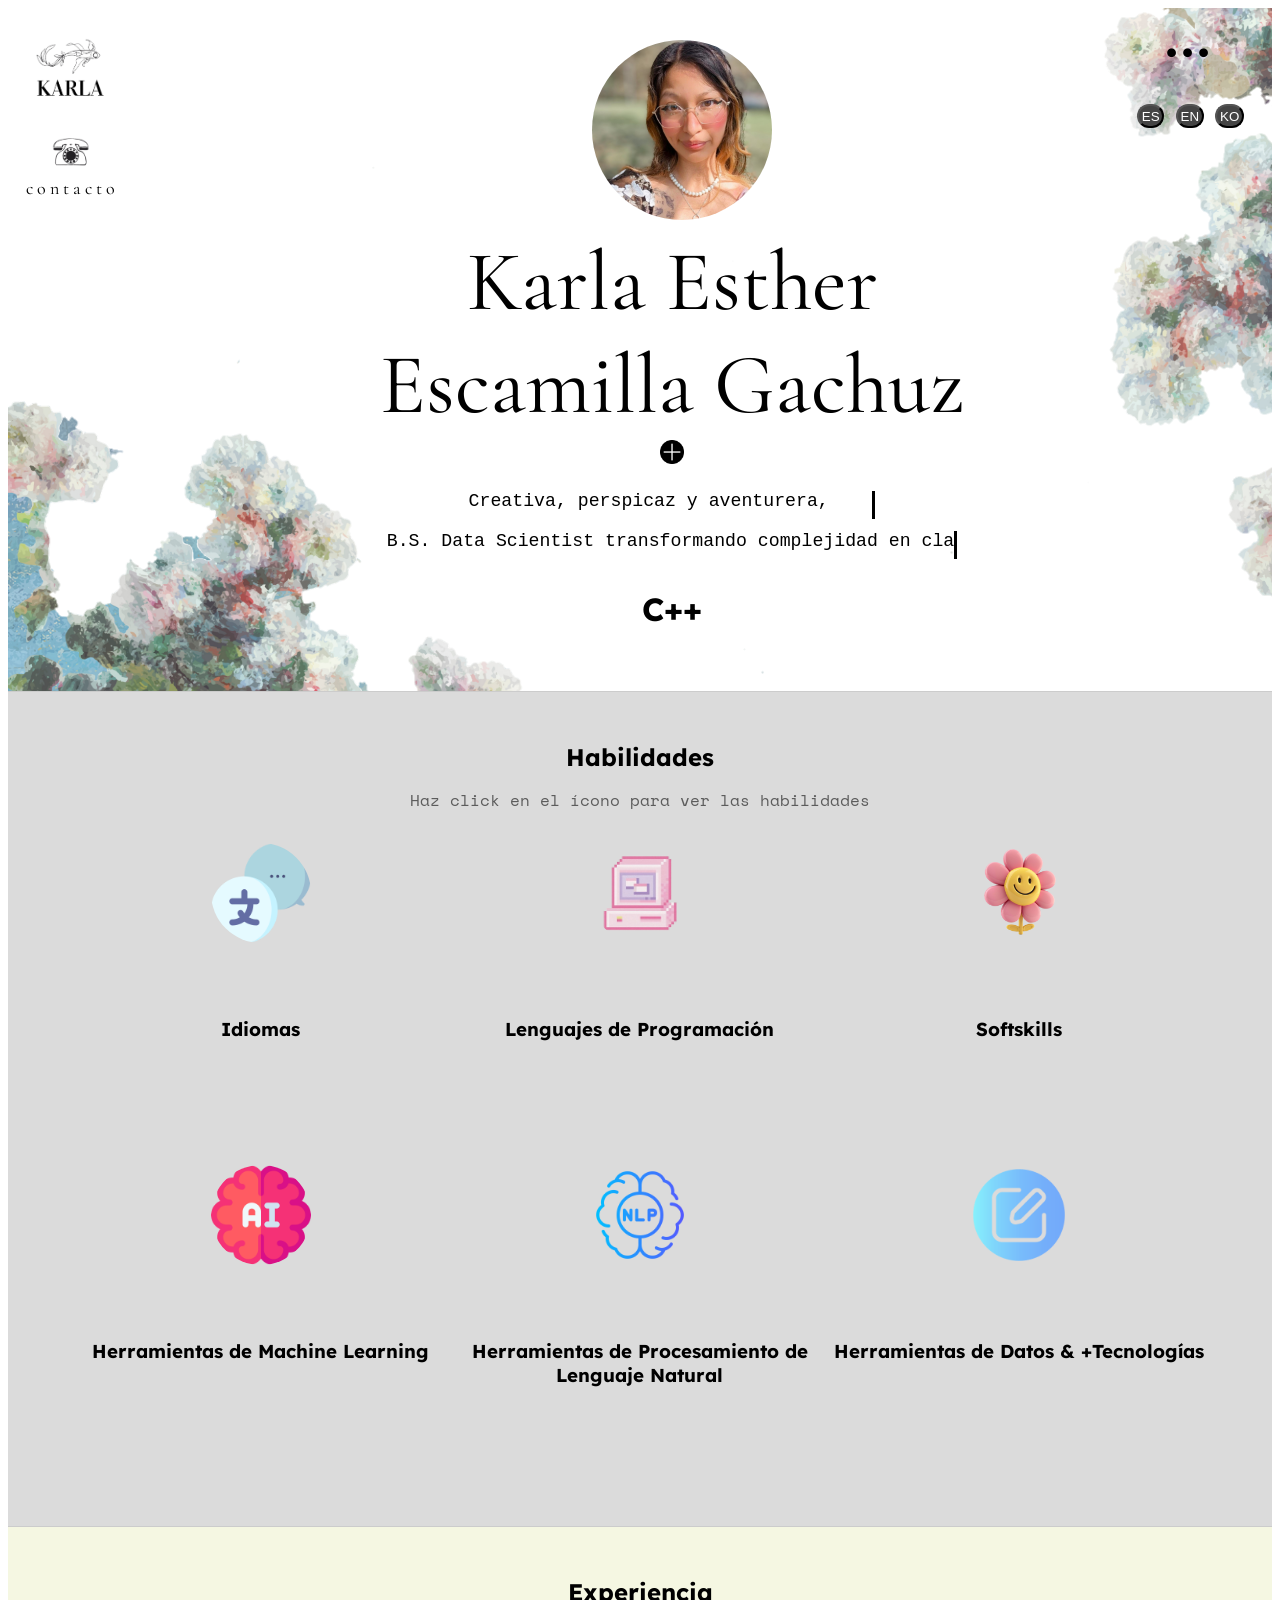
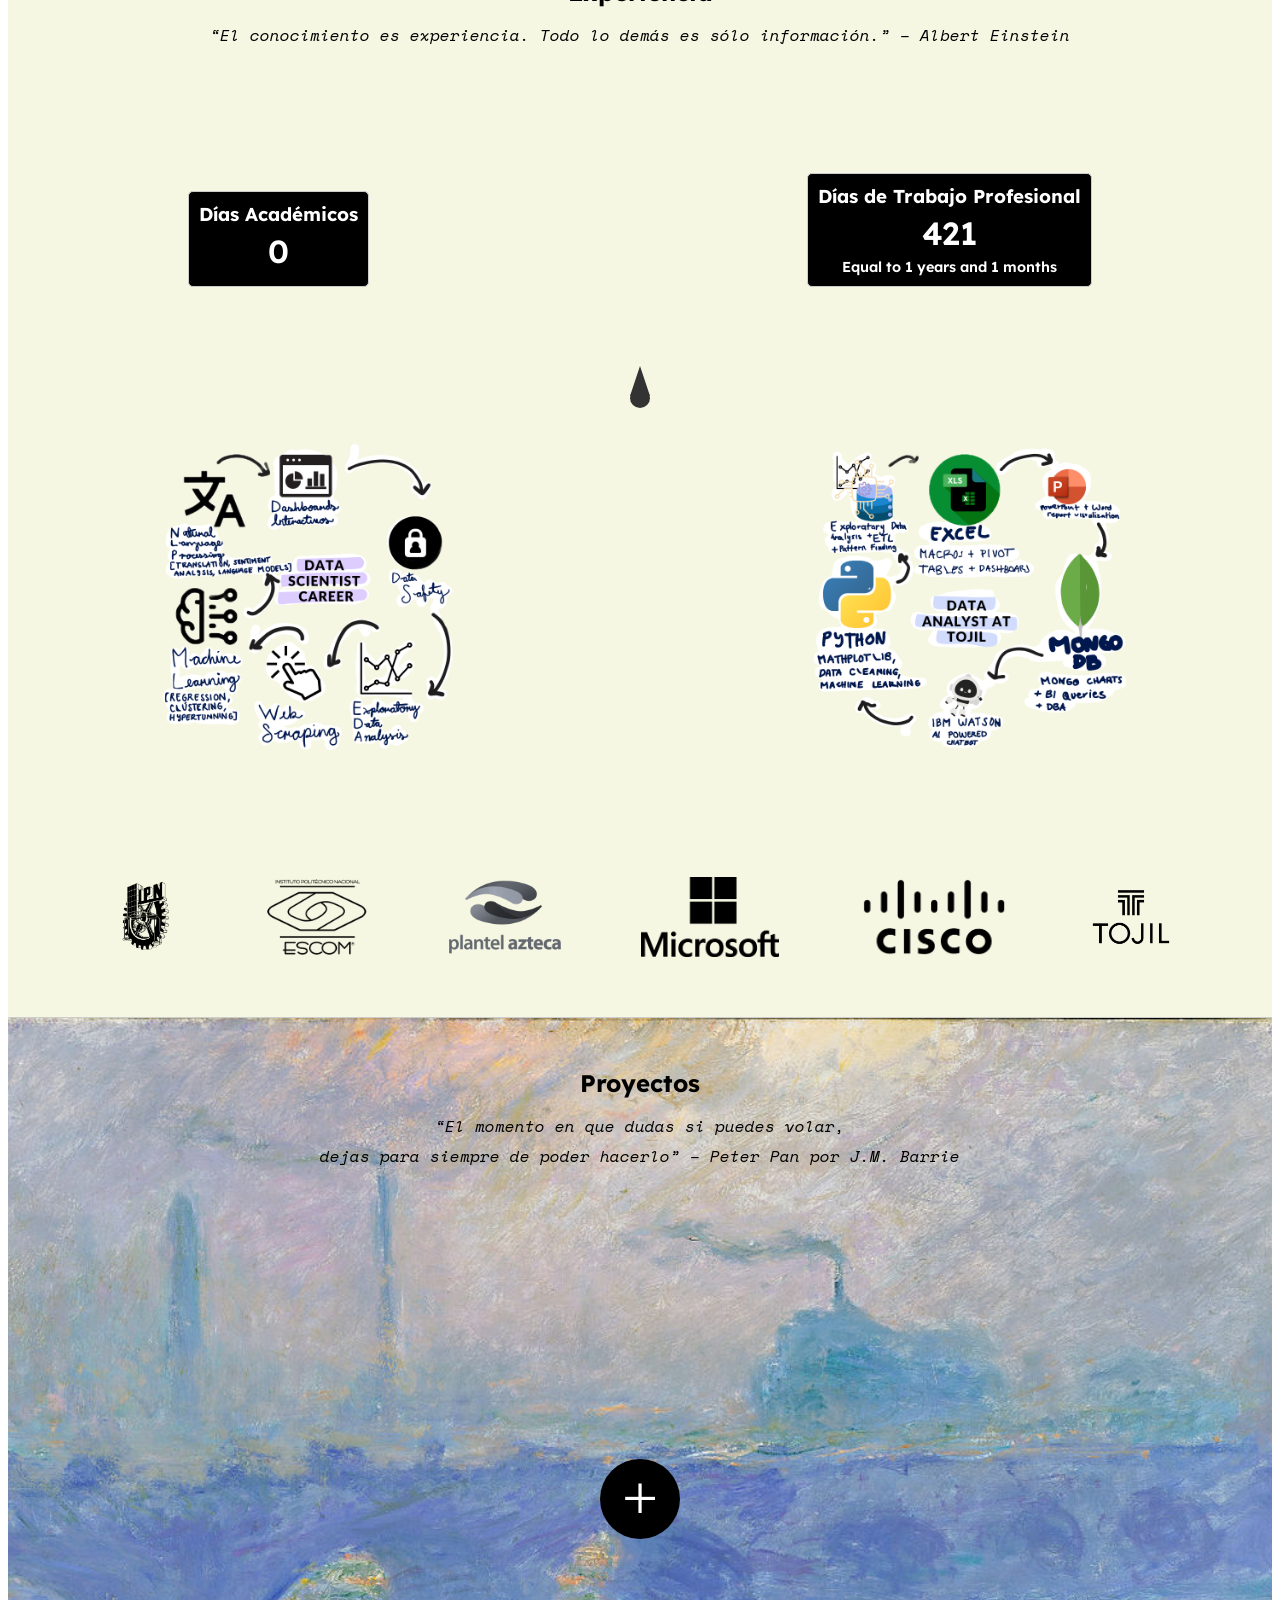
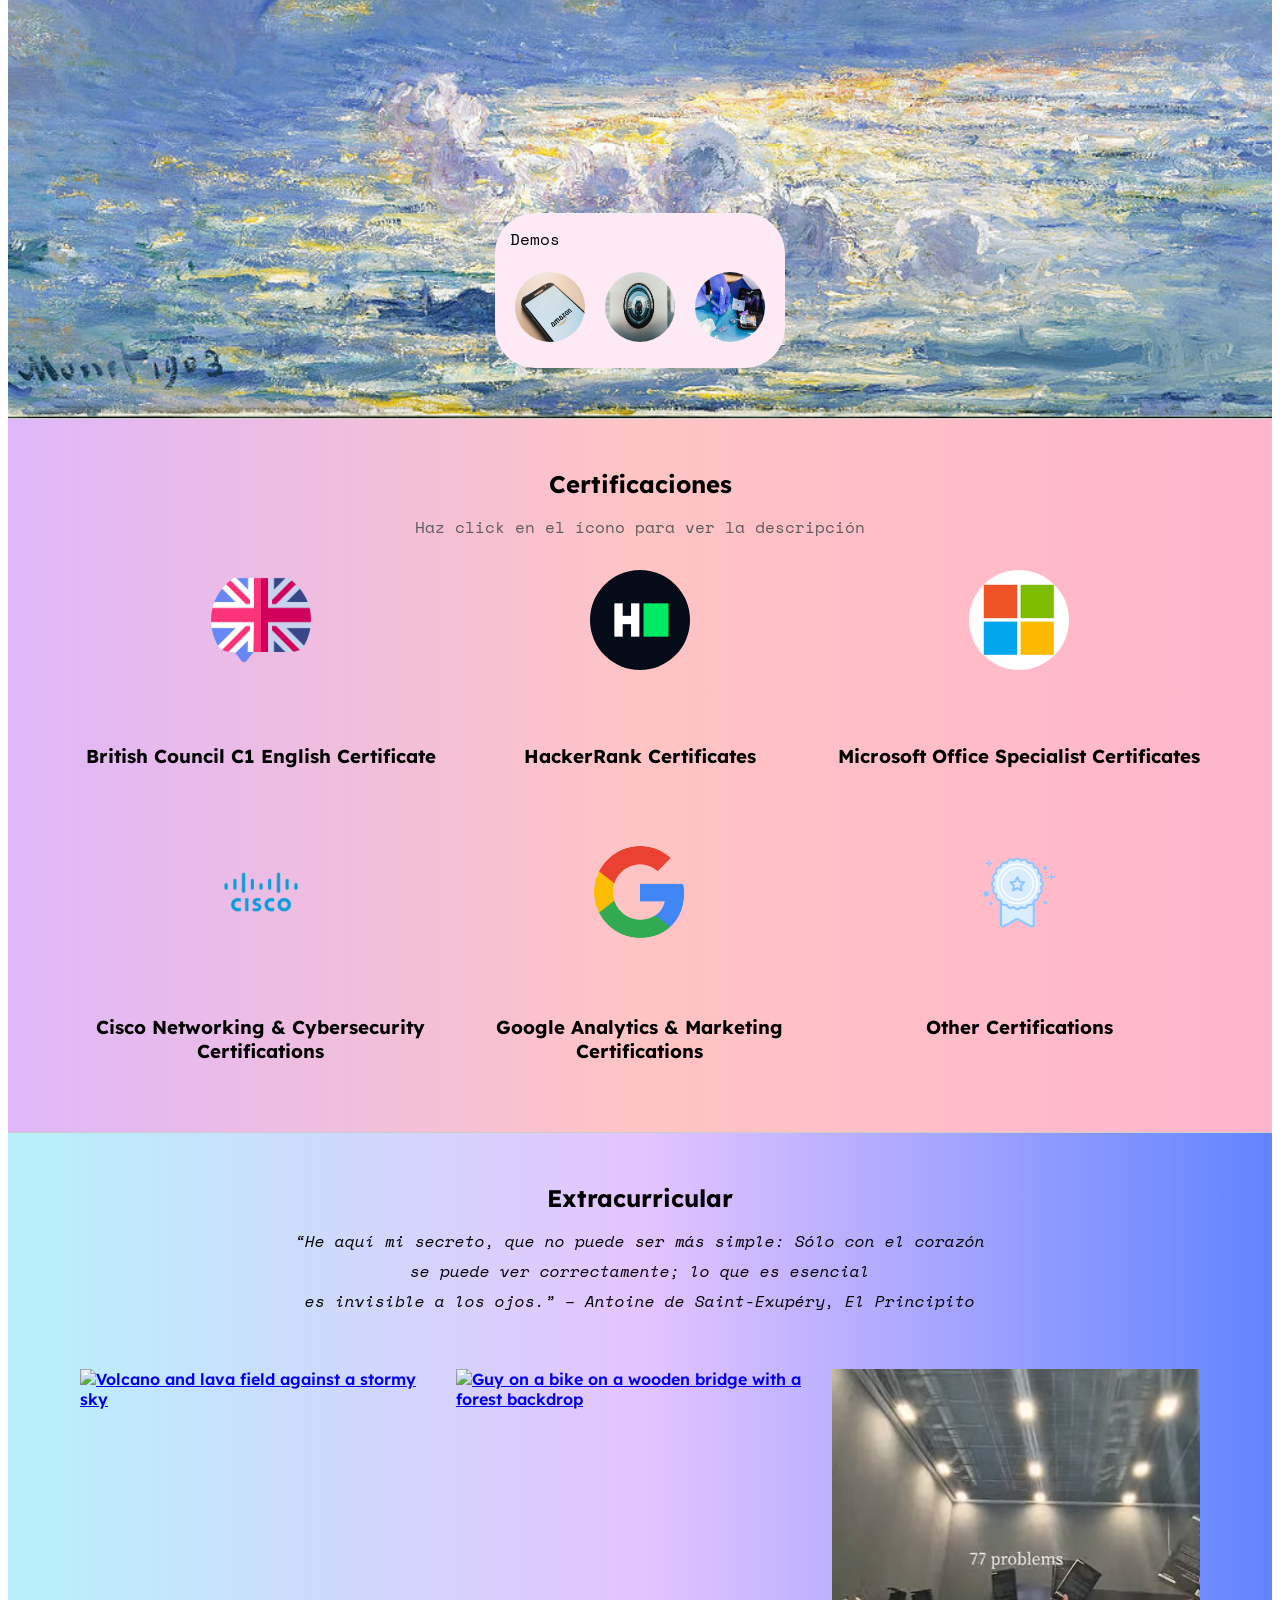
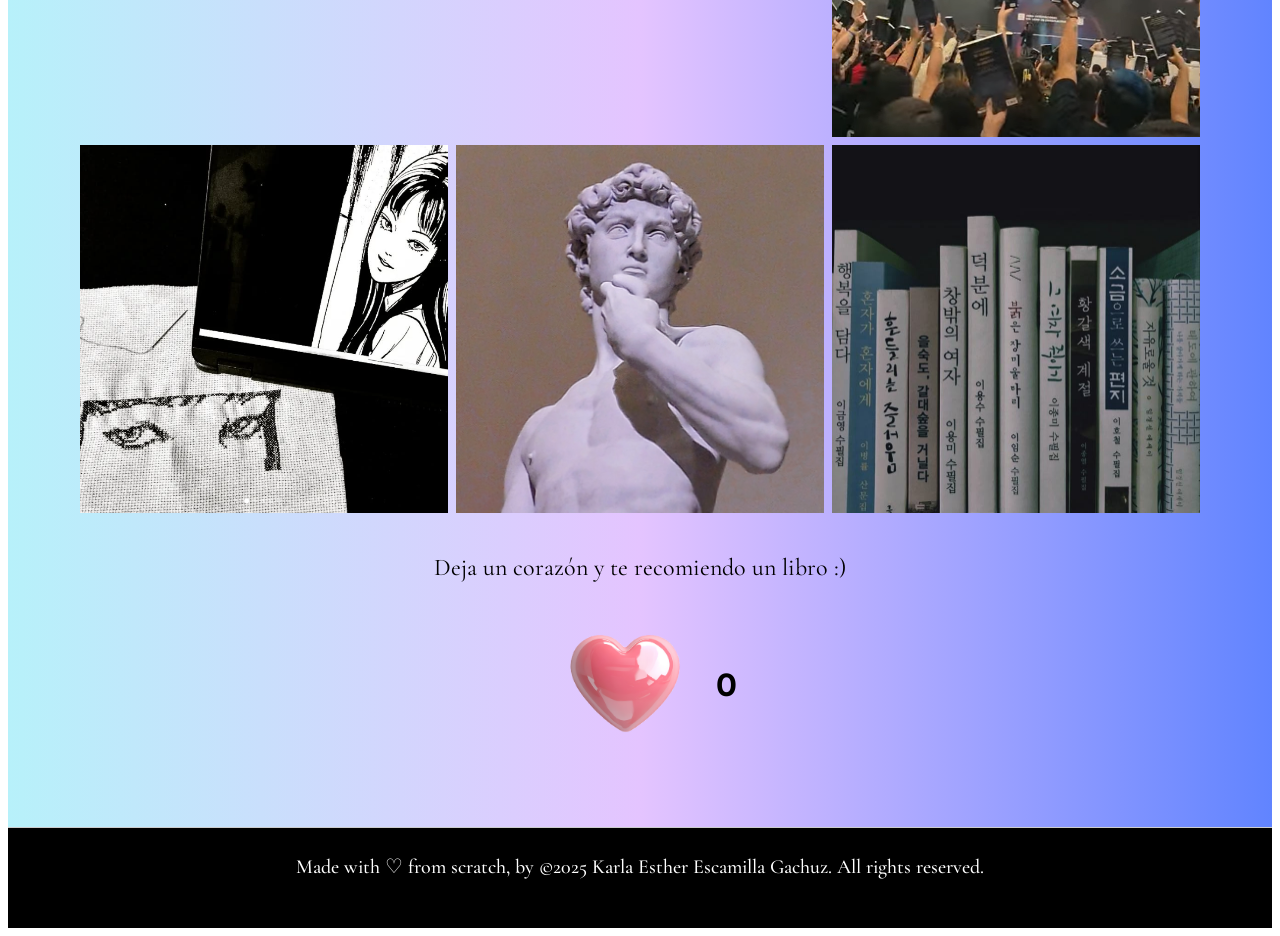
==== commit a2796d7c: "Update ProfesionalProf_Esp.html" ====
--- a/ProfesionalProf_Esp.html
+++ b/ProfesionalProf_Esp.html
@@ -60,7 +60,7 @@
         </nav>
         <div id="language-switcher">
             <a href="ProfesionalProf_Esp.html"><button data-lang="es">ES</button></a>
-            <a href="ProfesionalProf.html"><button data-lang="en">EN</button></a>
+            <a href="index.html"><button data-lang="en">EN</button></a>
             <a href="ProfesionalProf_Kor.html"><button data-lang="ko">KO</button></a>
         </div>
     </header>
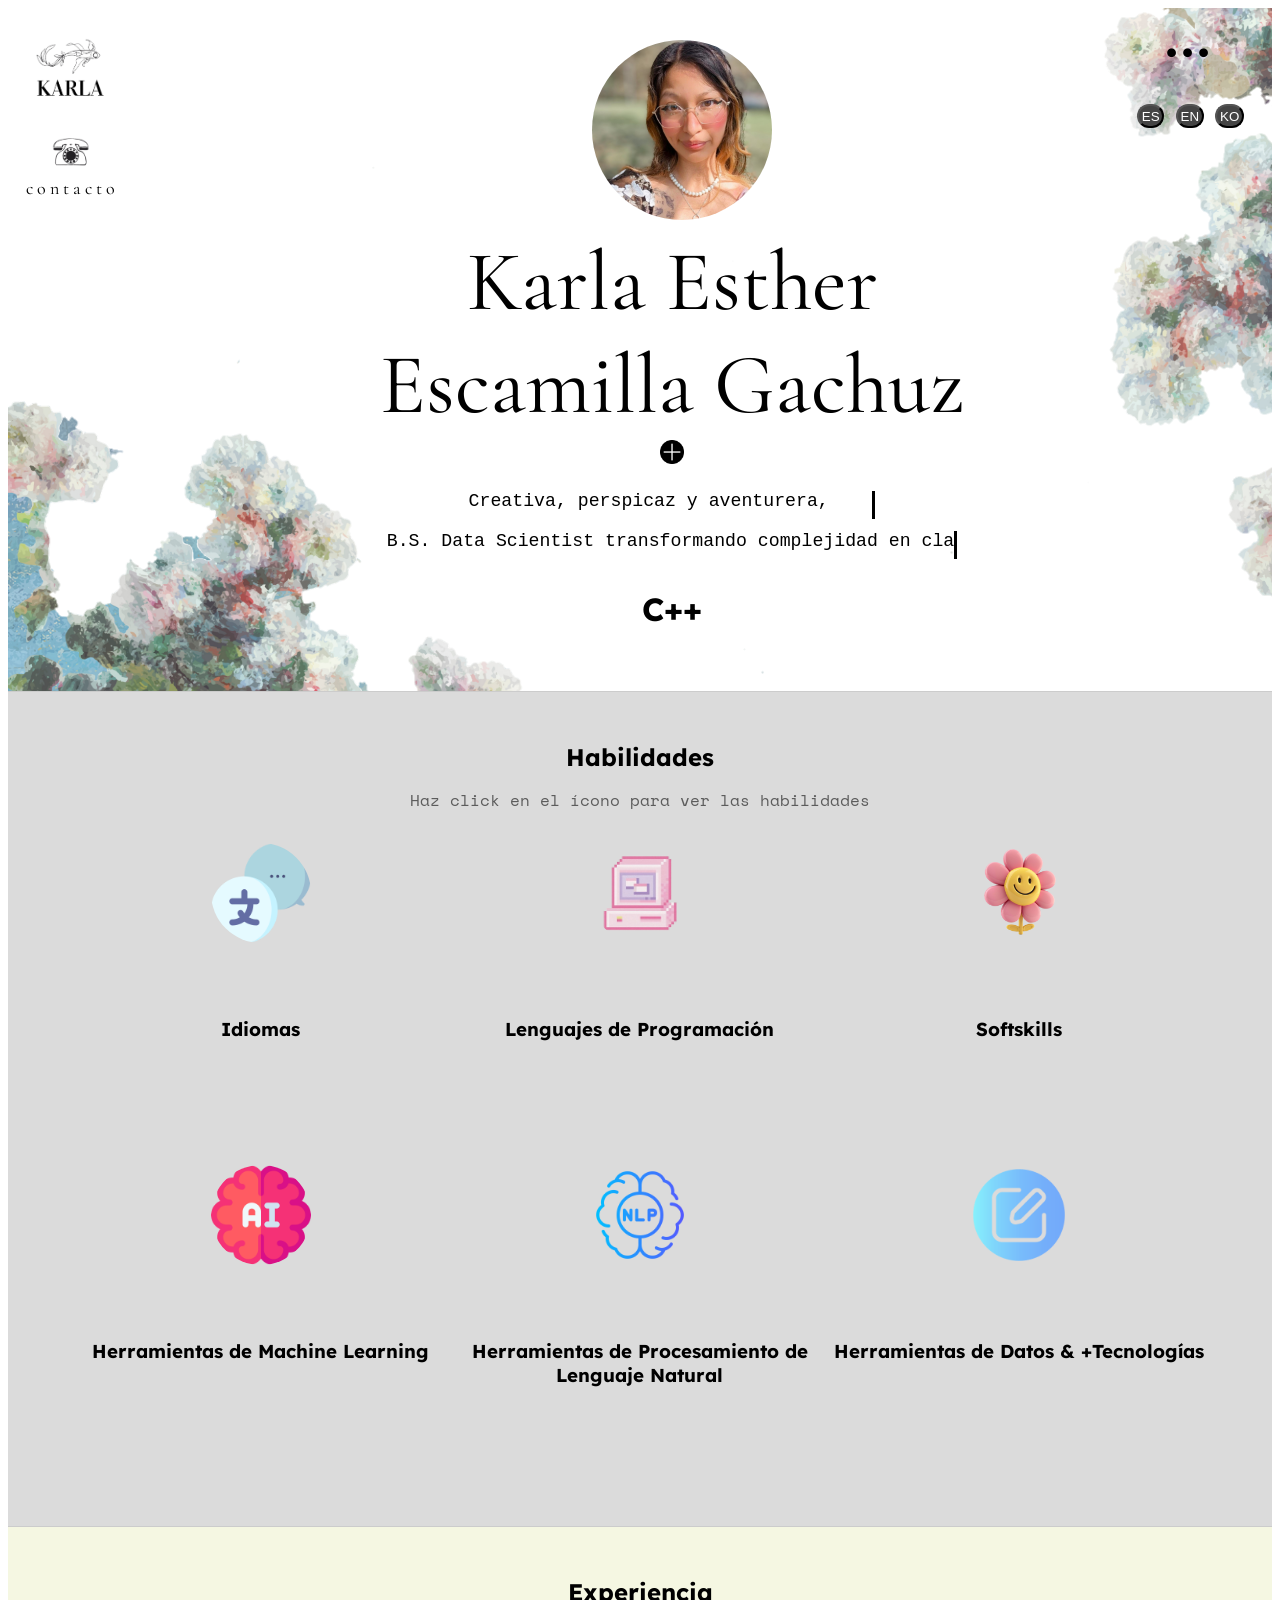
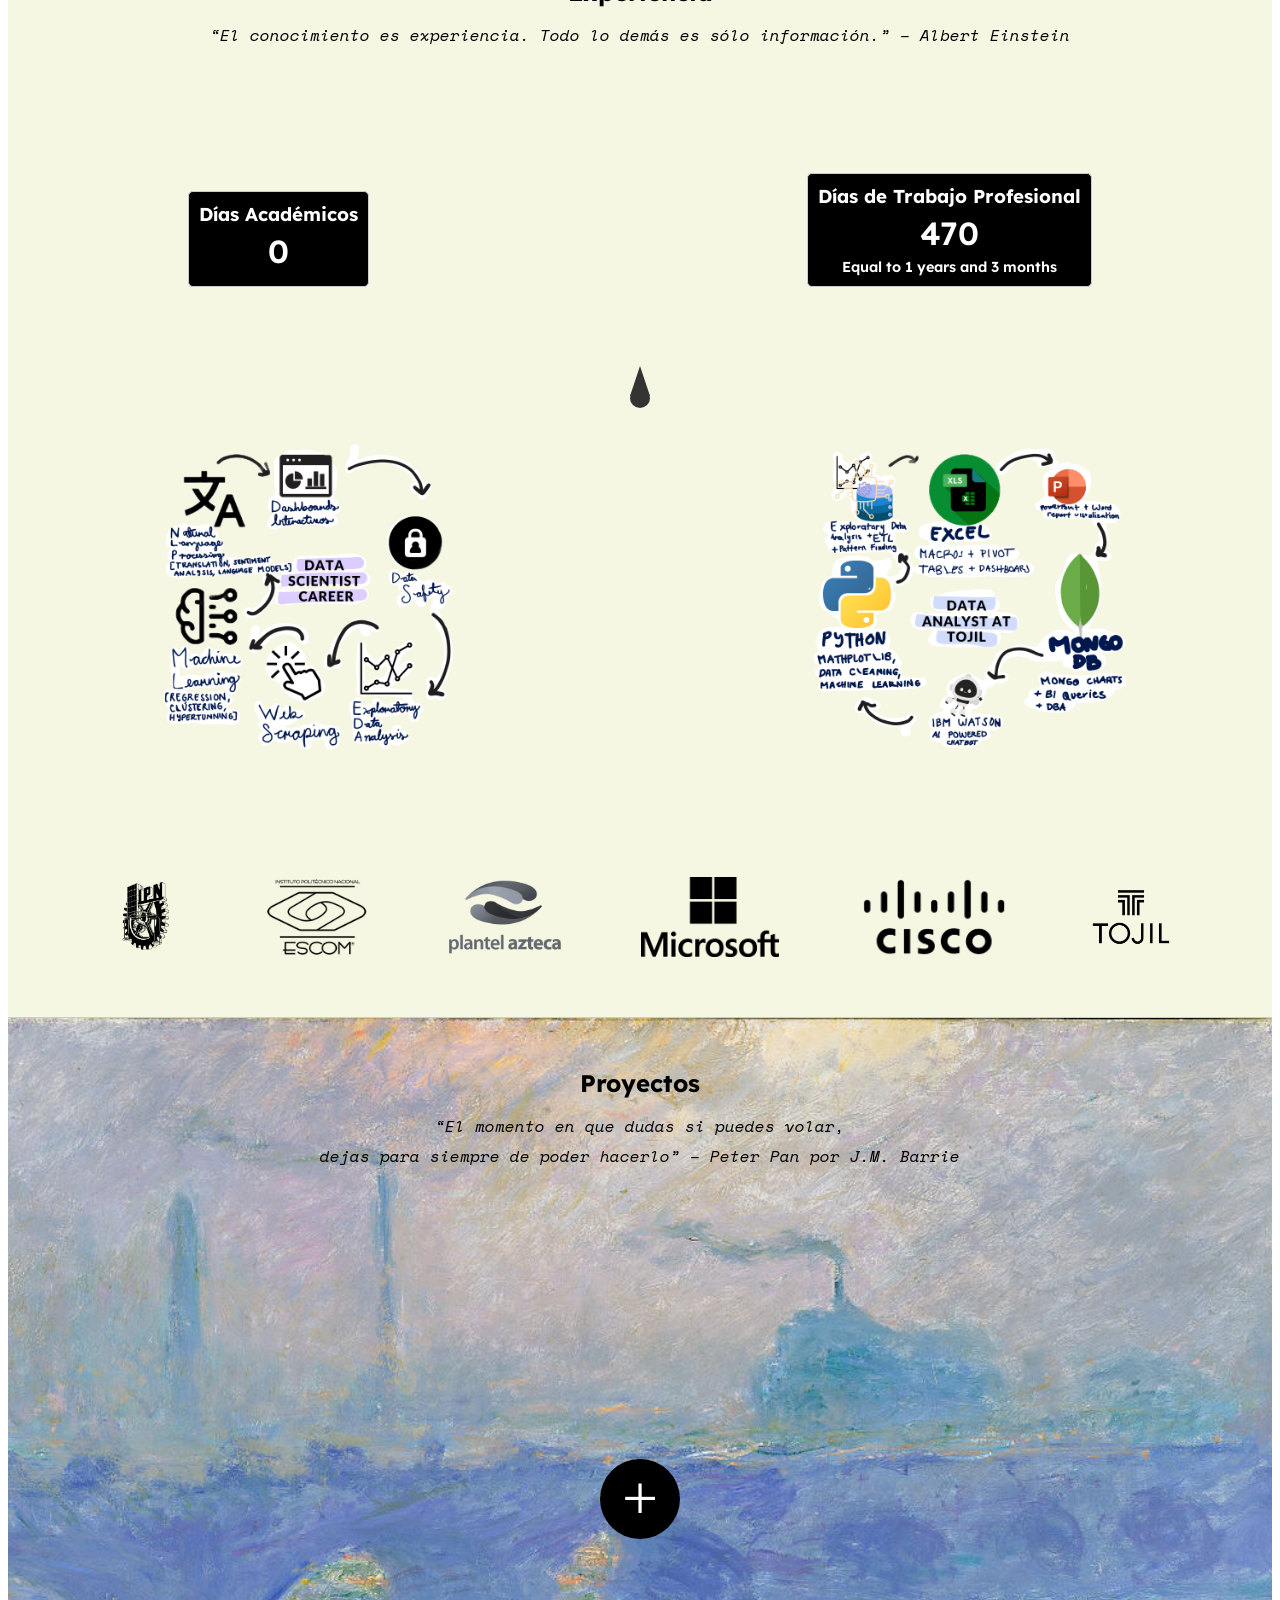
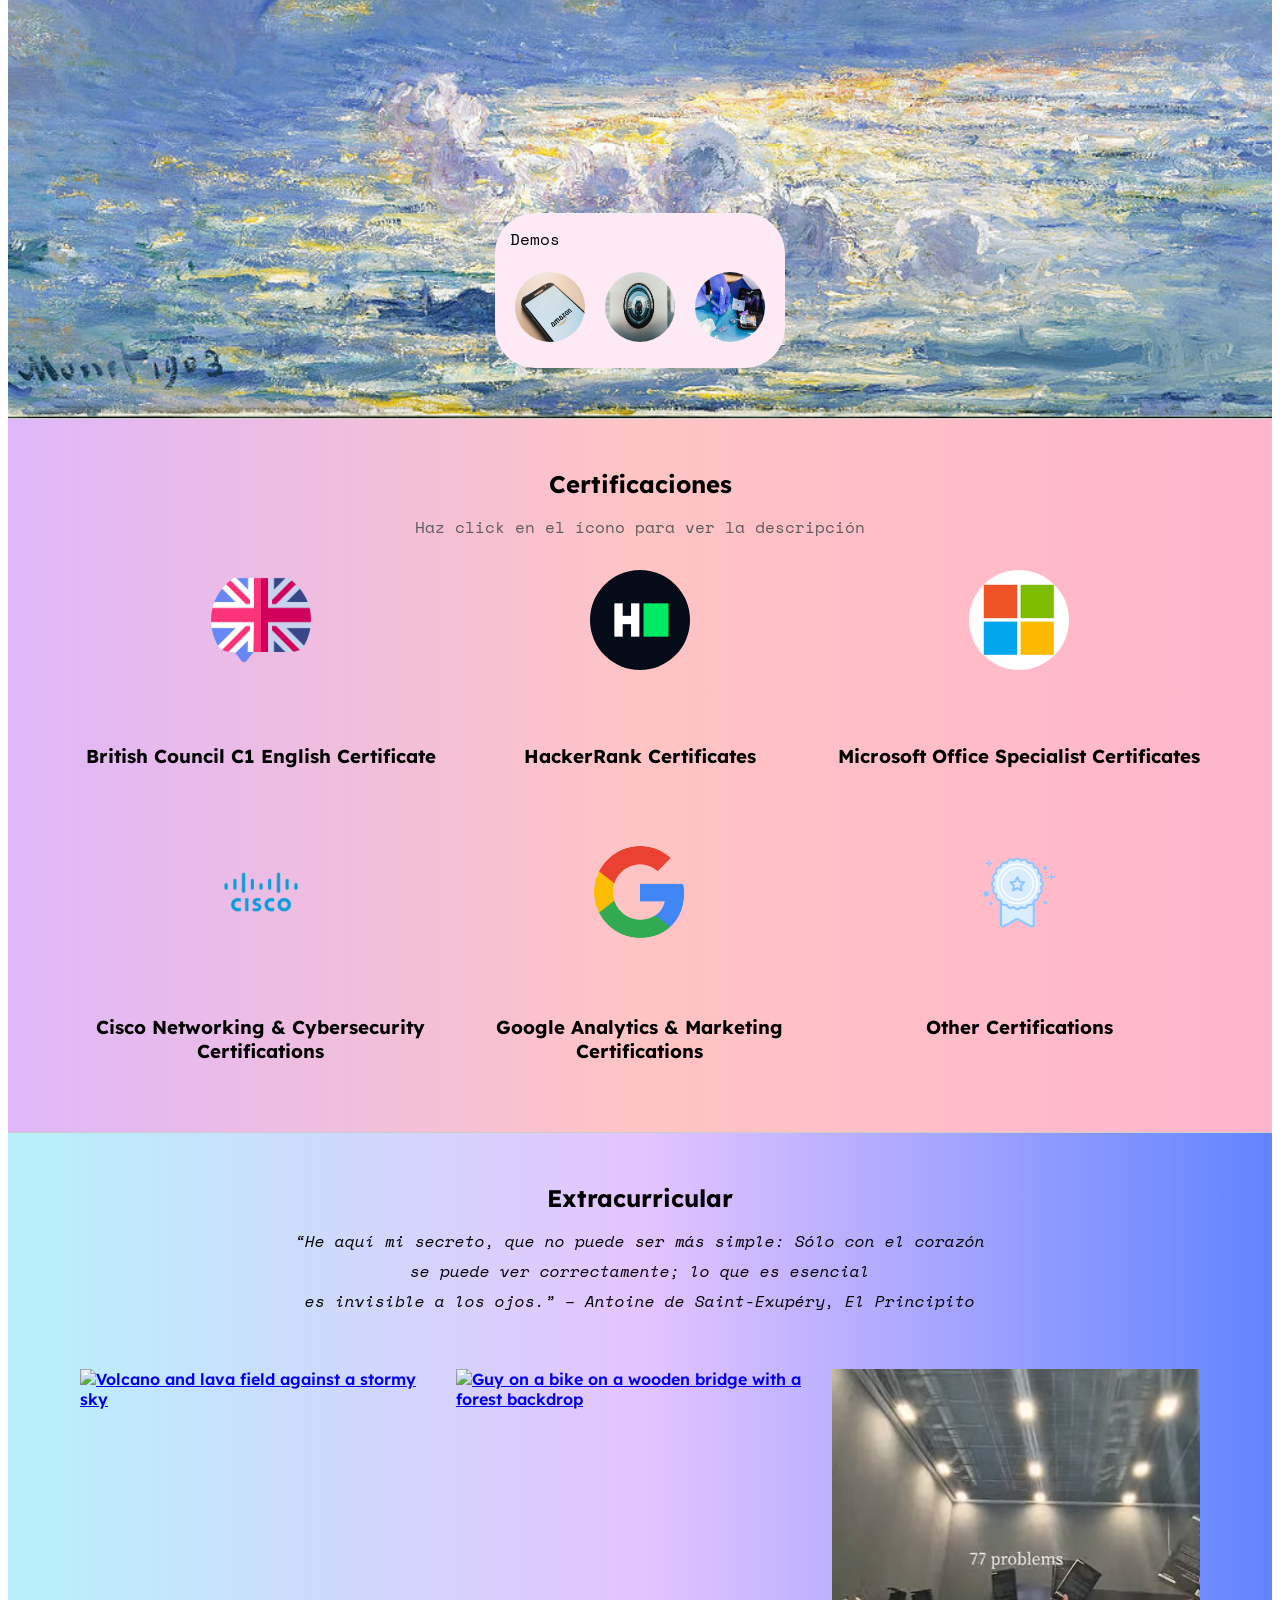
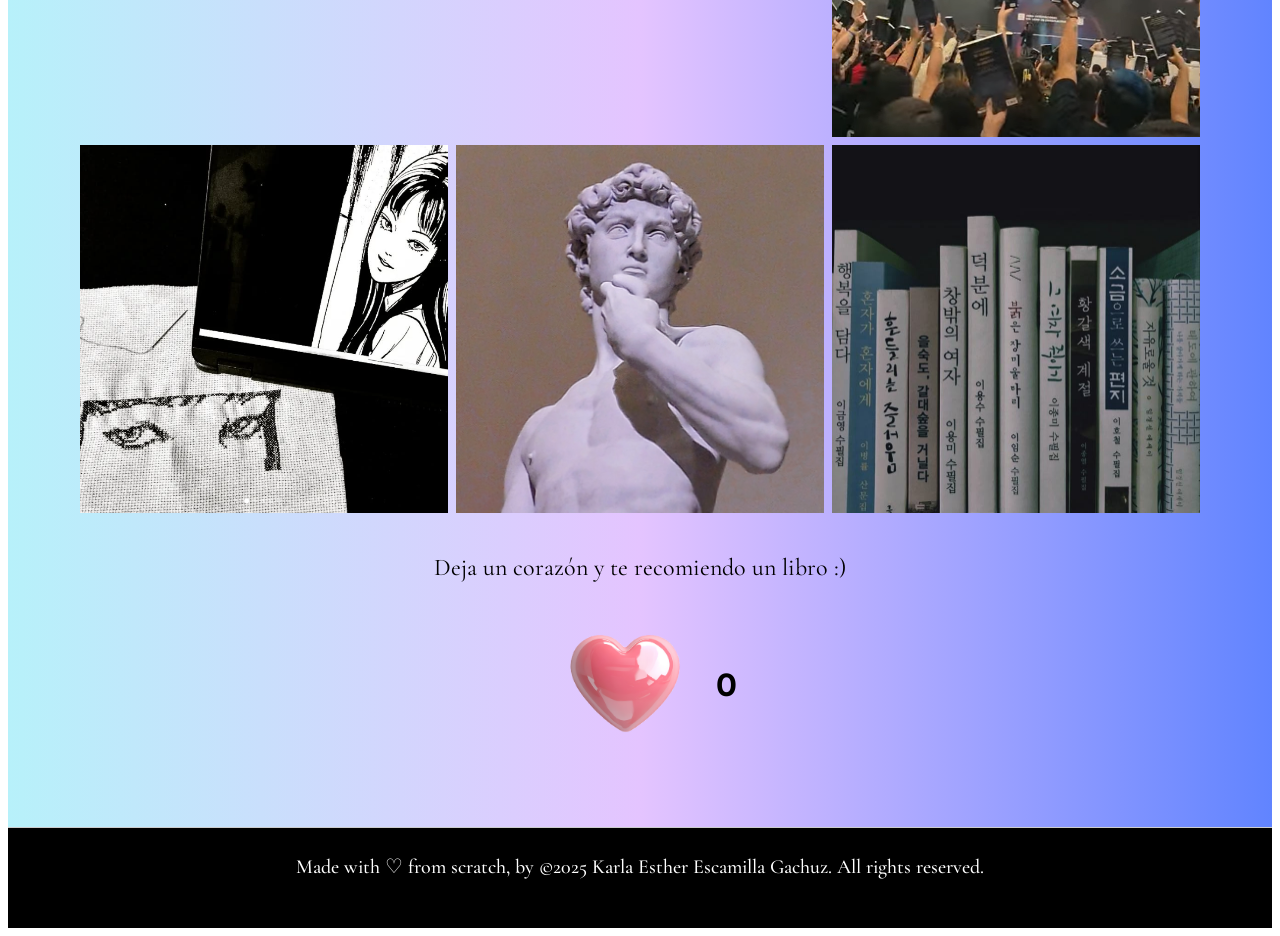
==== commit 2c4782ab: "Update ProfesionalProf_Esp.html" ====
--- a/ProfesionalProf_Esp.html
+++ b/ProfesionalProf_Esp.html
@@ -553,7 +553,7 @@
                 </a>
               </li>
               <li>
-                <a href="https://www.youtube.com/shorts/b8XrUSa-OnA" target="_blank">
+                <a href="https://youtube.com/shorts/4hjBUcG-Uqk?si=3q7_" target="_blank">
                     <figure>
                         <figure>
                             <img src='kr.jpg' alt='Guy on a bike on a wooden bridge with a forest backdrop'>
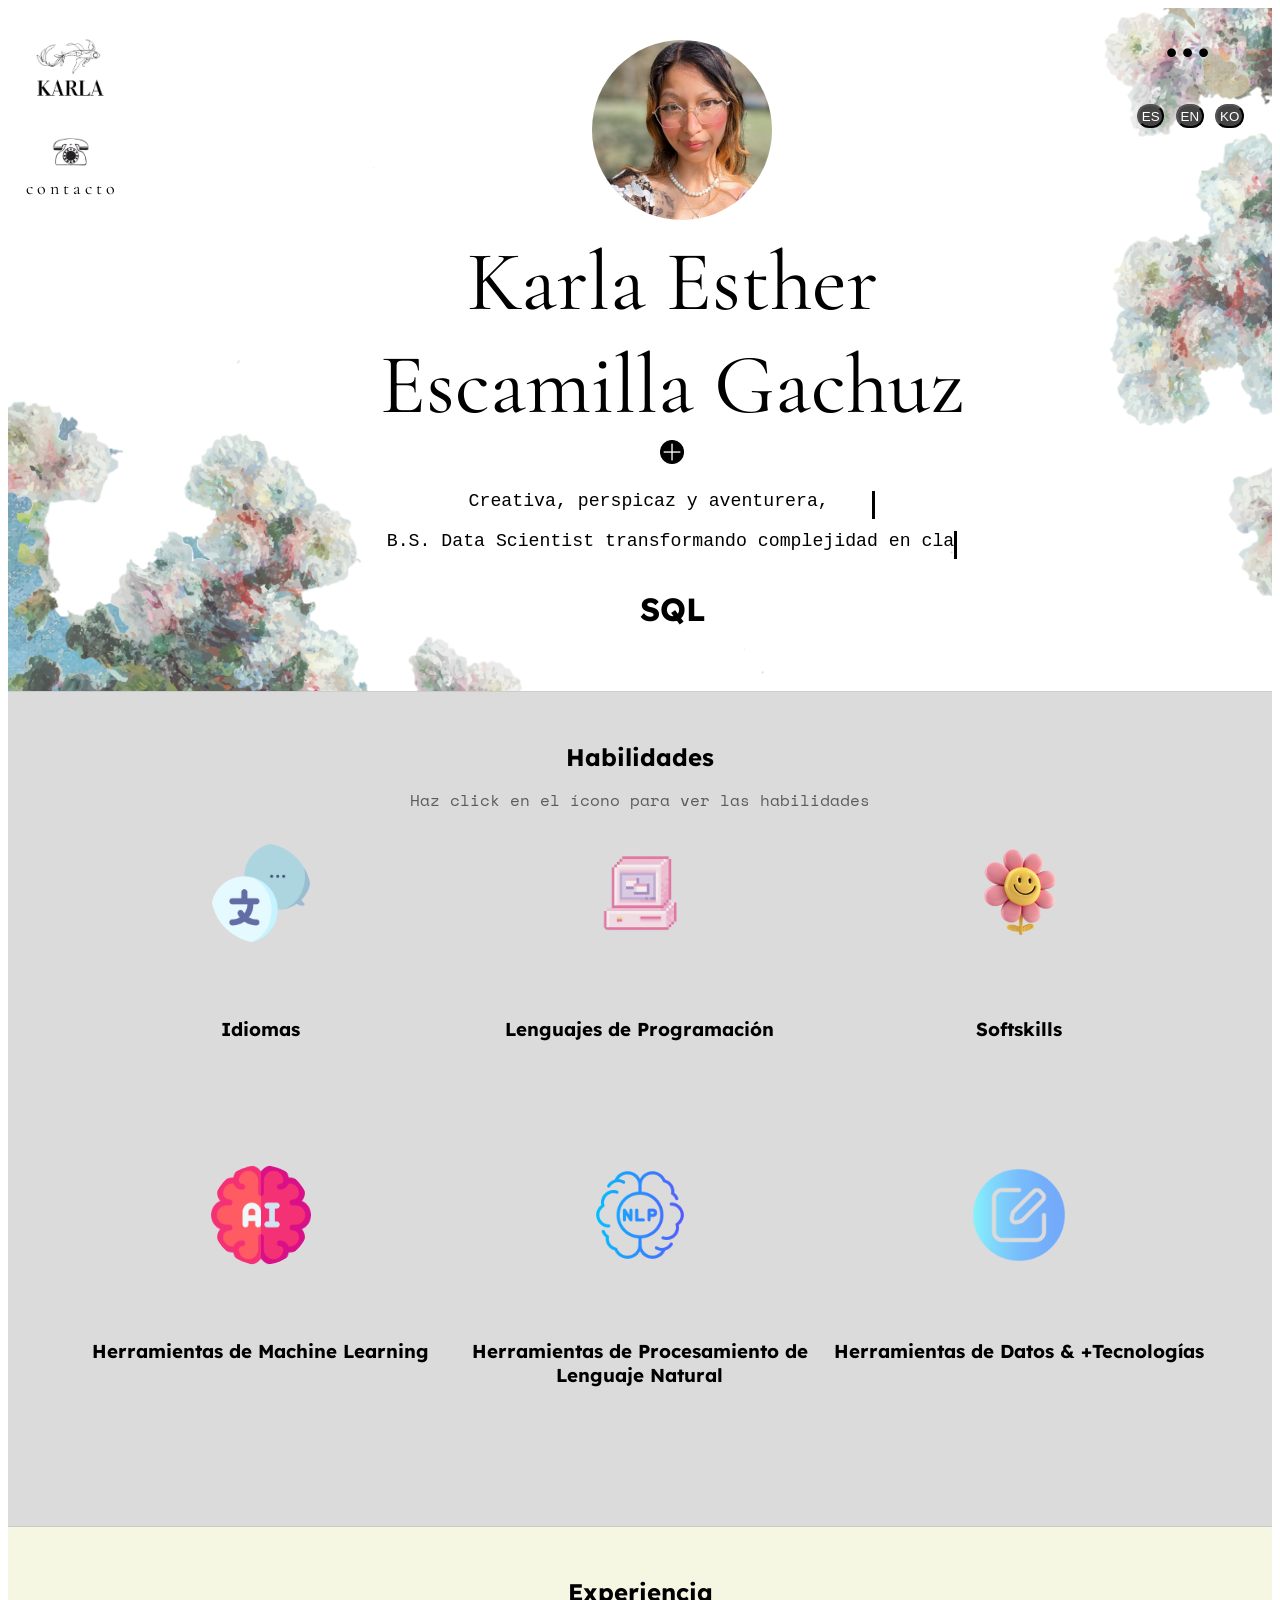
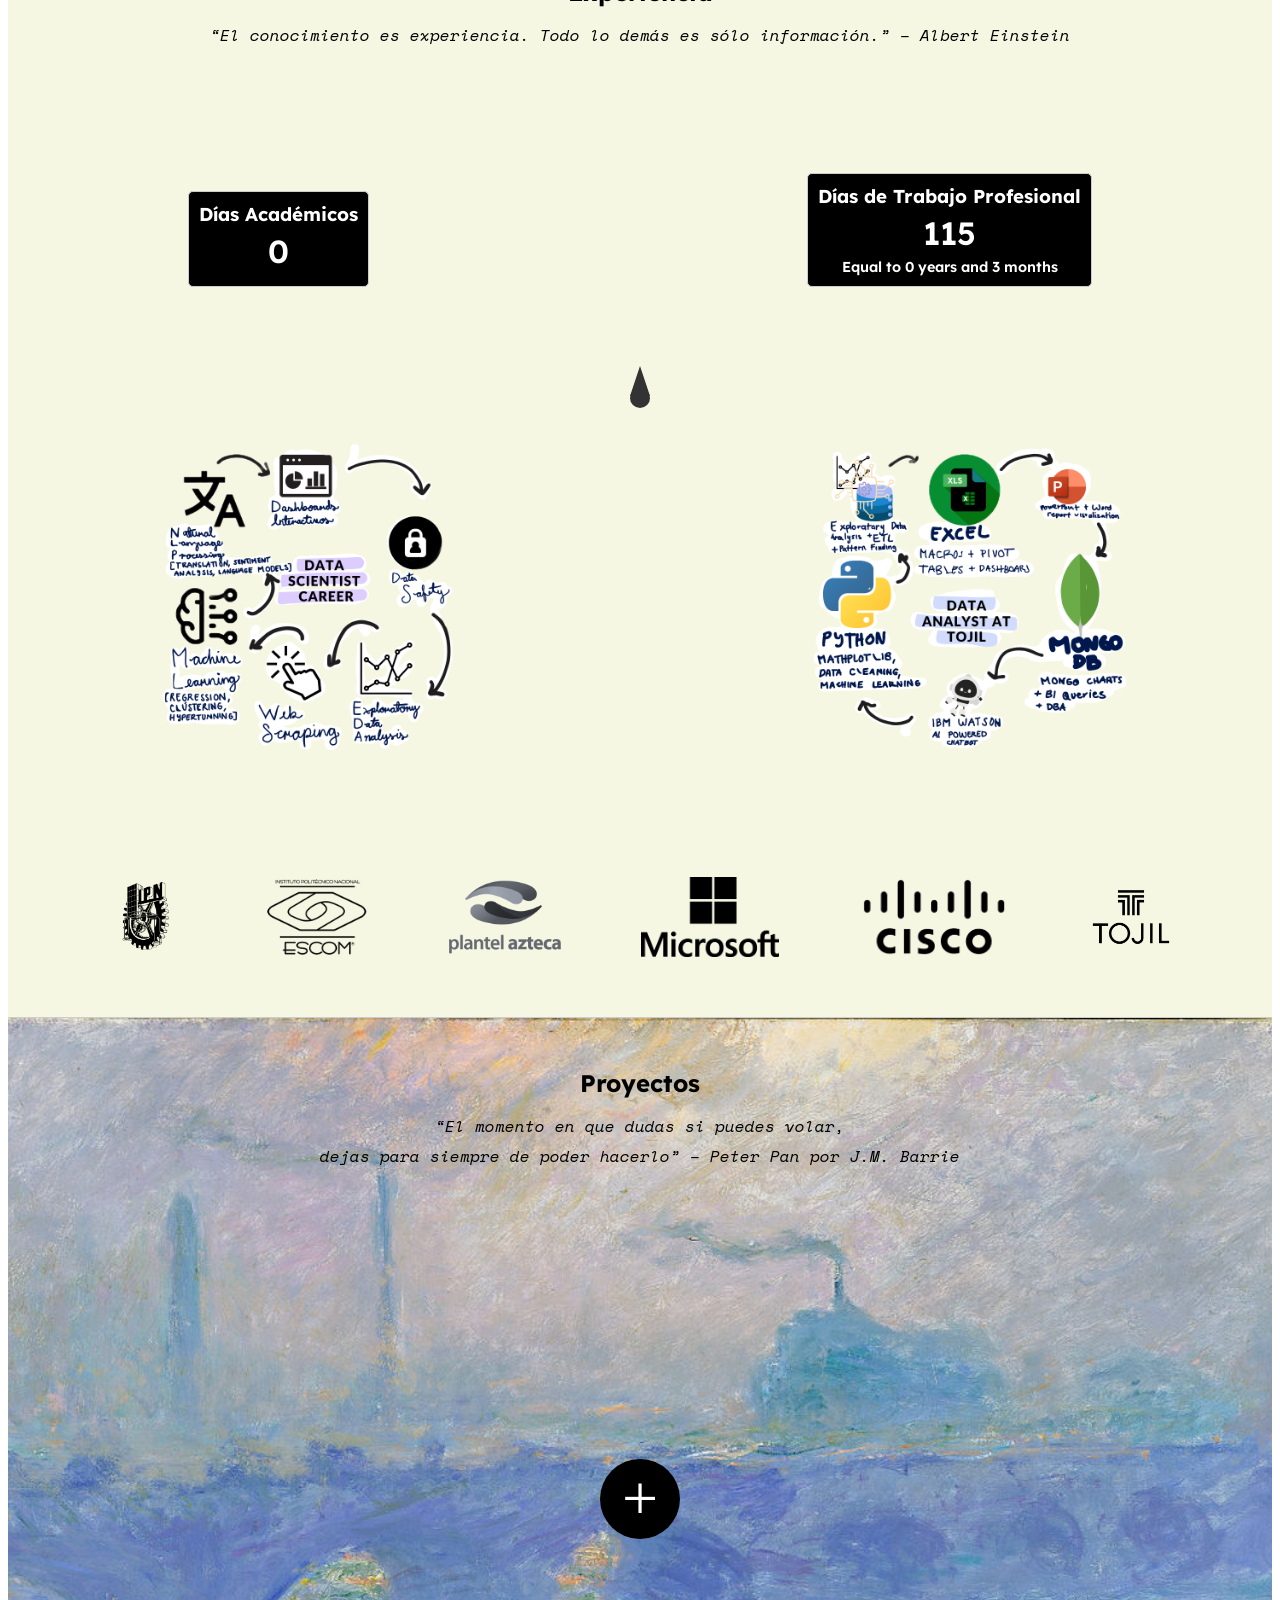
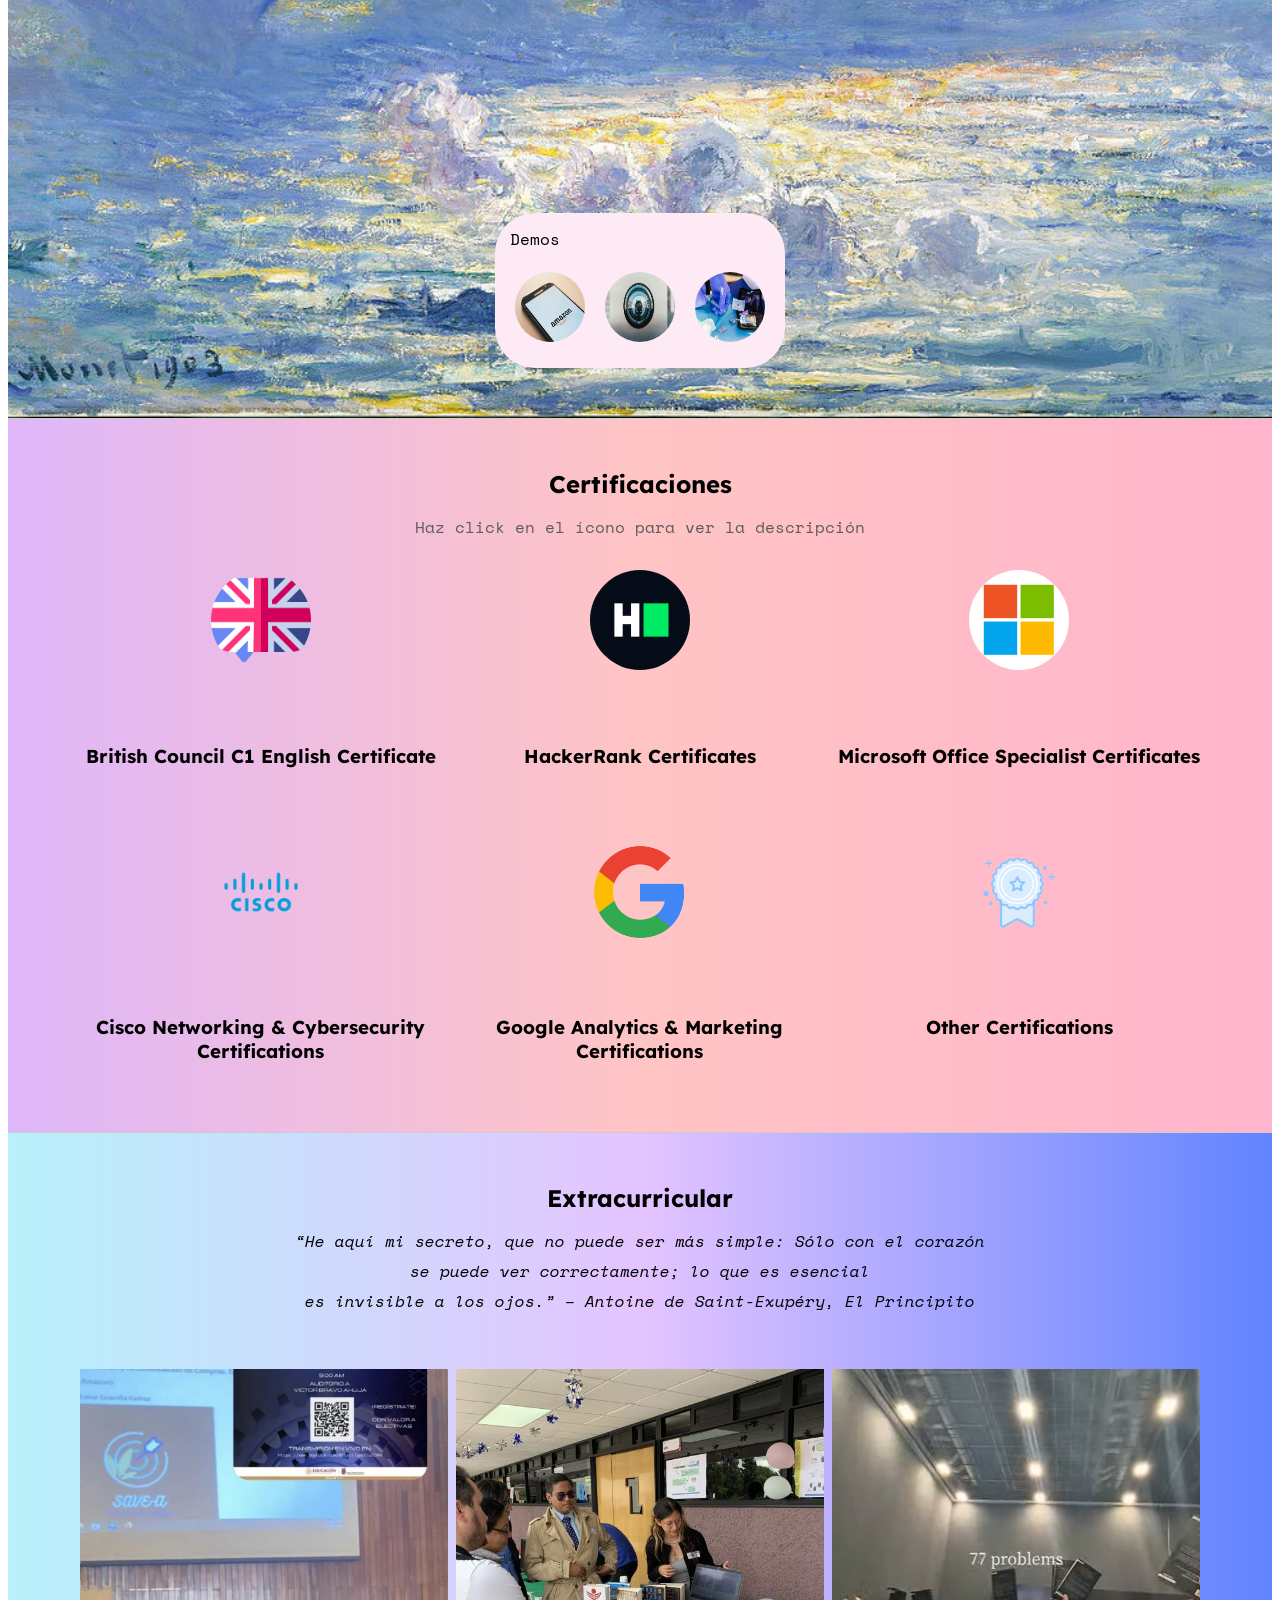
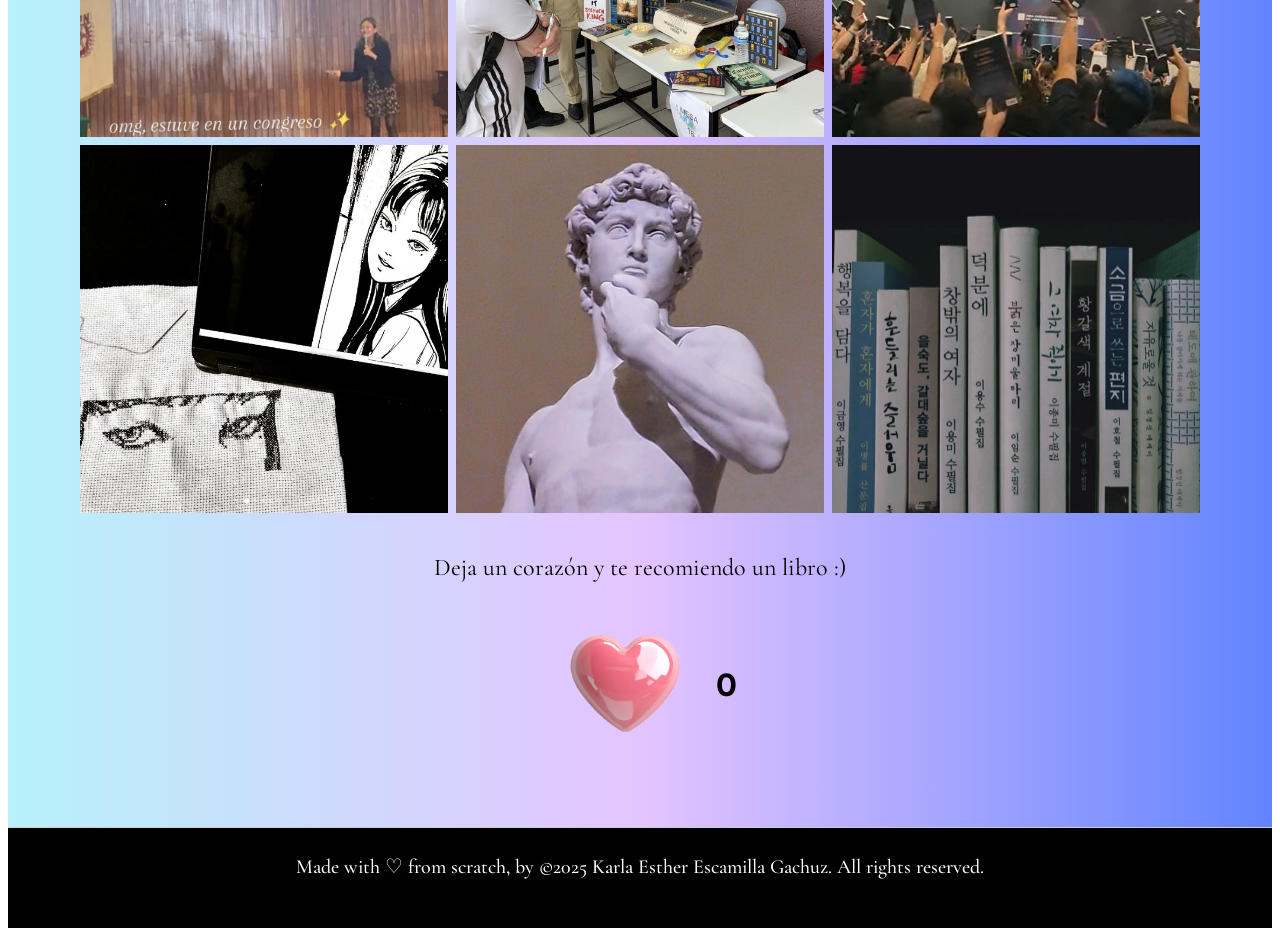
==== commit da57b45b: "Update ProfesionalProf_Esp.html" ====
--- a/ProfesionalProf_Esp.html
+++ b/ProfesionalProf_Esp.html
@@ -512,7 +512,7 @@
               <li>
                 <a href="https://www.linkedin.com/in/karlaescamillag/overlay/education/798440565/multiple-media-viewer/?profileId=ACoAADuRJEkBG-t7TST_fxVLL-CHr-5XBXGjyrw&treasuryMediaId=1738459231431" target="_blank">
                   <figure>
-                    <img src='https://media.licdn.com/dms/image/v2/D562DAQHM6YSSNGReYg/profile-treasury-image-shrink_8192_8192/profile-treasury-image-shrink_8192_8192/0/1738458970113?e=1741215600&v=beta&t=xbMjRM2NltQ3bmX-Jpvm7_Z-upaRJca51mfucm4VoPU' alt='Volcano and lava field against a stormy sky'>
+                    <img src='congreso.jpeg' alt='Volcano and lava field against a stormy sky'>
                     <figcaption>Congreso de Informática<br>2023-A</figcaption>
                   </figure>
                 </a>
@@ -520,7 +520,7 @@
               <li>
                 <a href="https://www.linkedin.com/in/karlaescamillag/overlay/education/798440565/multiple-media-viewer/?profileId=ACoAADuRJEkBG-t7TST_fxVLL-CHr-5XBXGjyrw&treasuryMediaId=1738459703976" target="_blank">
                   <figure>
-                    <img src='https://media.licdn.com/dms/image/v2/D562DAQHQHASq_mzRRQ/profile-treasury-image-shrink_800_800/profile-treasury-image-shrink_800_800/0/1738459466624?e=1741215600&v=beta&t=AoAmFL-ZjRqB4-1Pj8fTkbcTMFle1Flm7MHHL2vgW-c' alt='Guy on a bike on a wooden bridge with a forest backdrop'>
+                    <img src='expo.jpeg' alt='Guy on a bike on a wooden bridge with a forest backdrop'>
                     <figcaption>EXPO ESCOM 2024</figcaption>
                   </figure>
                 </a>
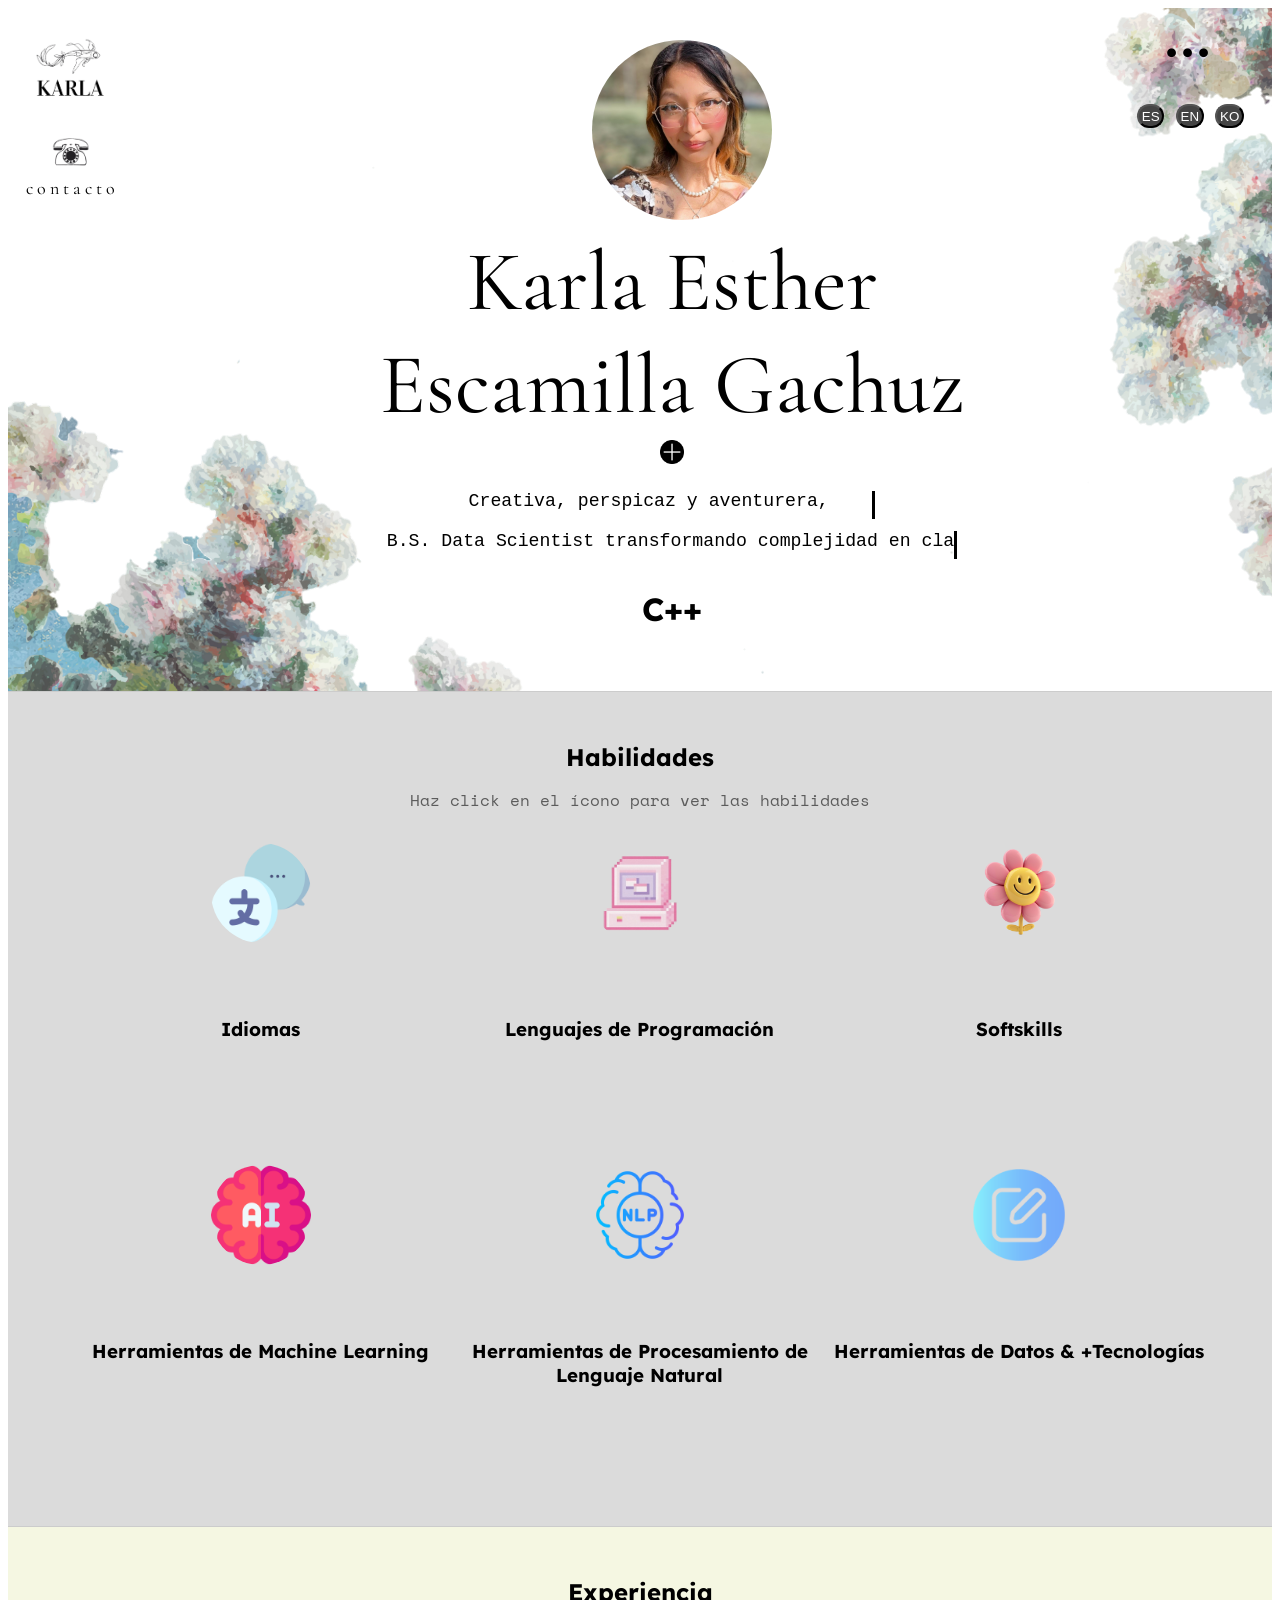
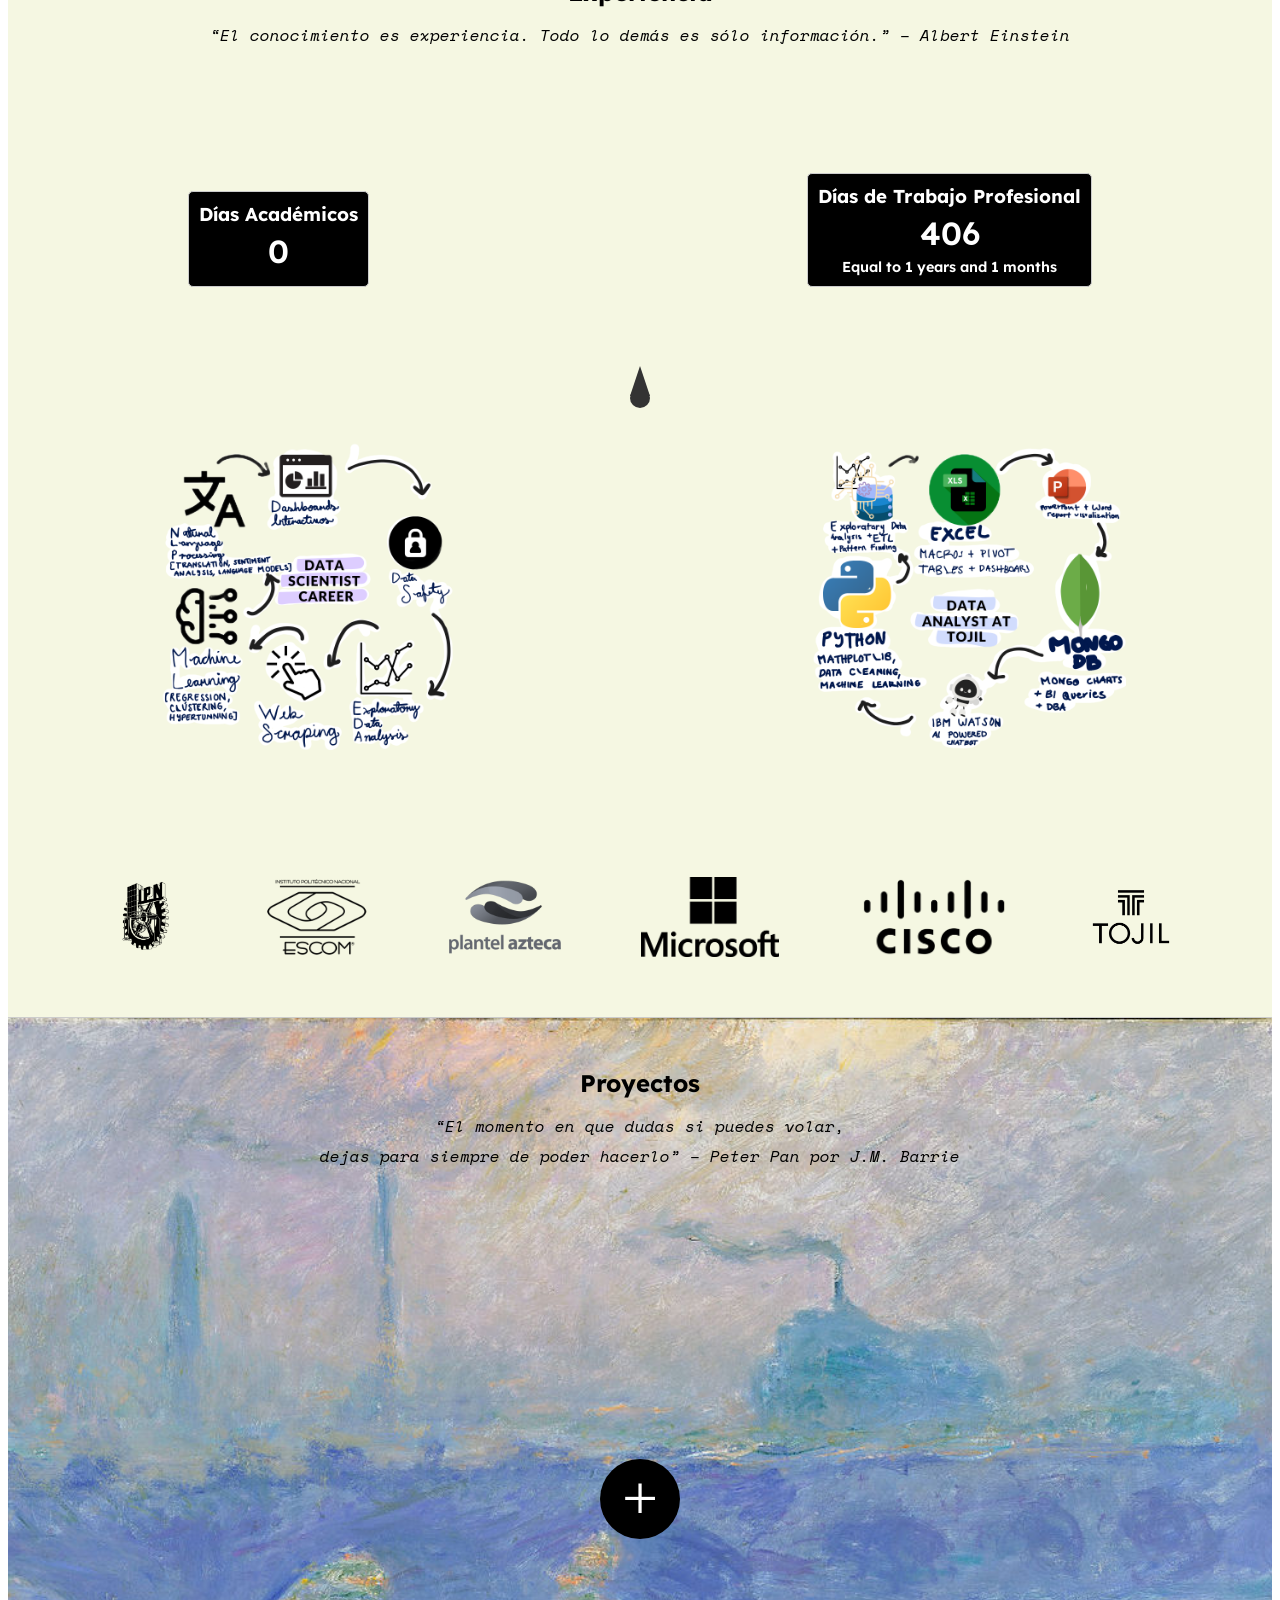
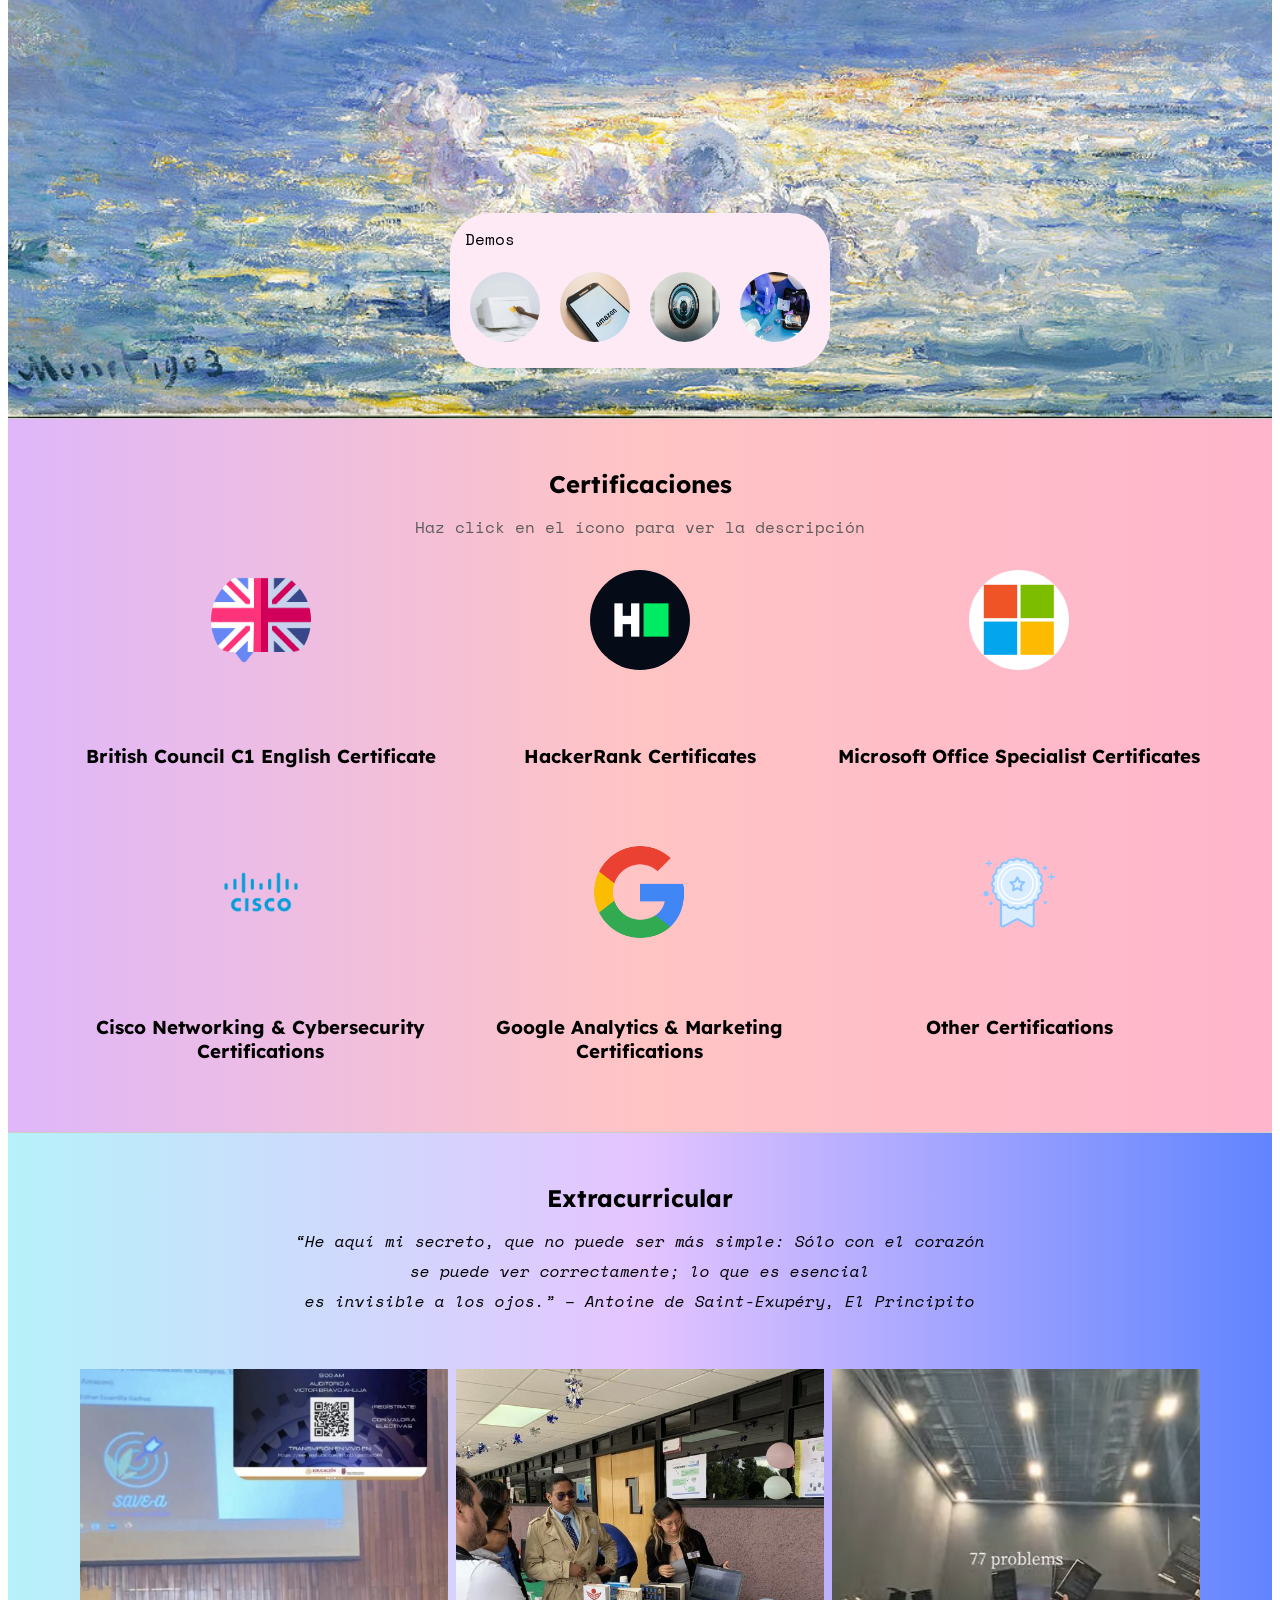
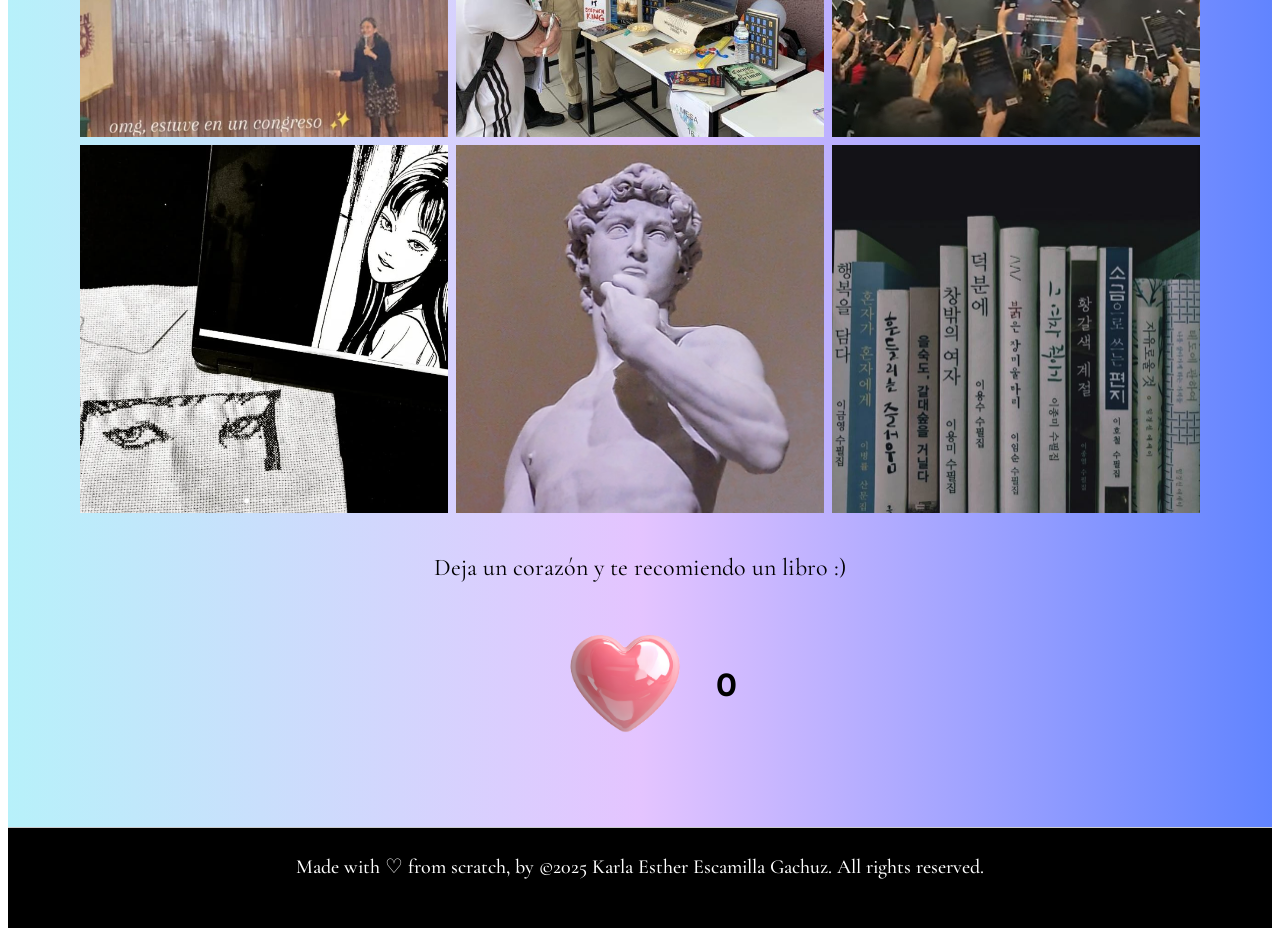
==== commit 6e6cb4f8: "Update ProfesionalProf_Esp.html" ====
--- a/ProfesionalProf_Esp.html
+++ b/ProfesionalProf_Esp.html
@@ -371,6 +371,7 @@
             </div>
             <div class="demos">
                 <p style="margin-top: -.5px;">Demos</p>
+                <a href="https://github.com/Karlah-0/paper-similarity" title="NLP: Document Similairty" target="_blank"><img src="keyb.jpg" alt="Similarity"></a>
                 <a href="https://github.com/Karlah-0/SAVE-A/blob/main/SAVE-A/SAVE-A.ipynb" title="SAVE-A" target="_blank"><img src="amzn.jpg" alt="SAVE-A"></a>
                 <a href="https://github.com/Karlah-0/EDA-Perception-of-Public-Safety/blob/main/Incidencia_Delictiva.ipynb" title="Perception of Public Safety" target="_blank"><img src="seg.jpg" alt="ENVIPE EDA"></a>
                 <a href="https://github.com/Karlah-0/Diabetes-Diagnostic-Prediction-Model-Advanced-Statistics-/blob/main/ProyectoFinalEA_Diabetes.ipynb" title="Diabetes Diagnosis Prediction" target="_blank"><img src="diabetes.jpg" alt="Predicción de Diabetes"></a>
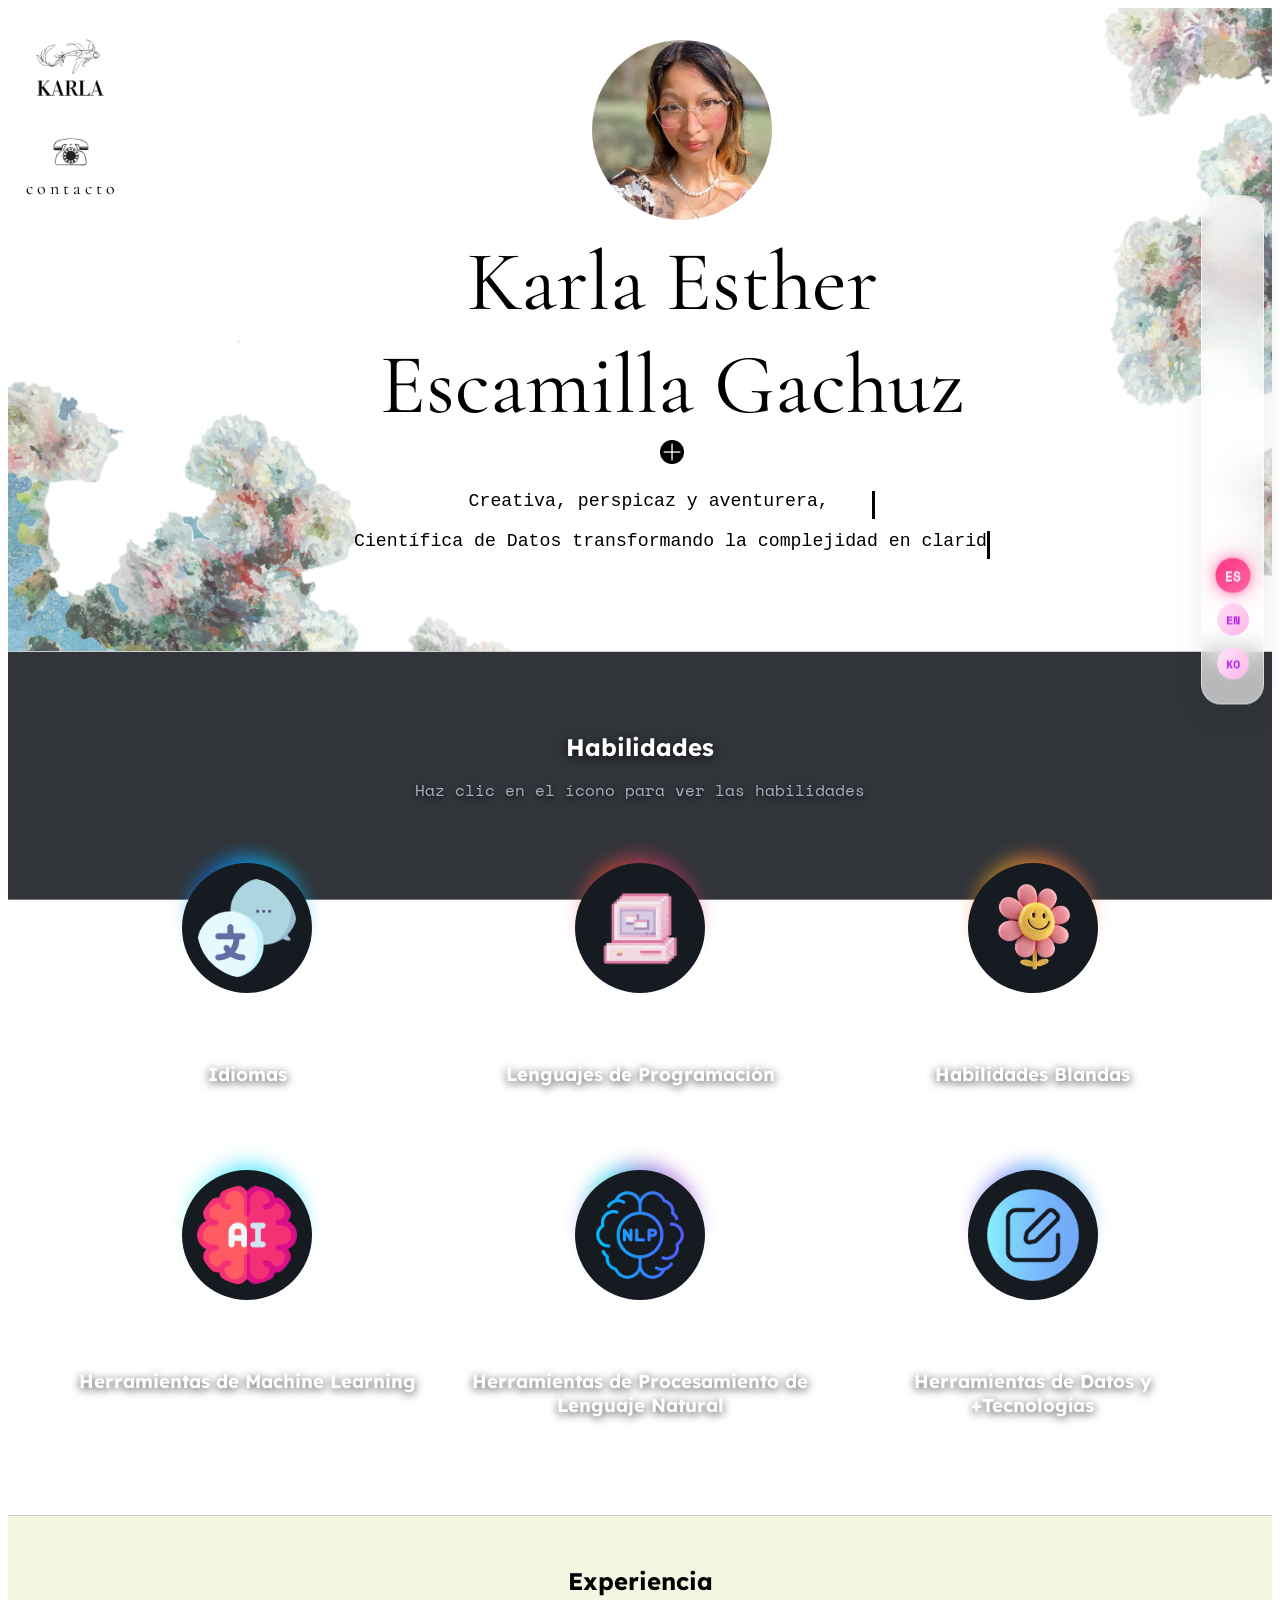
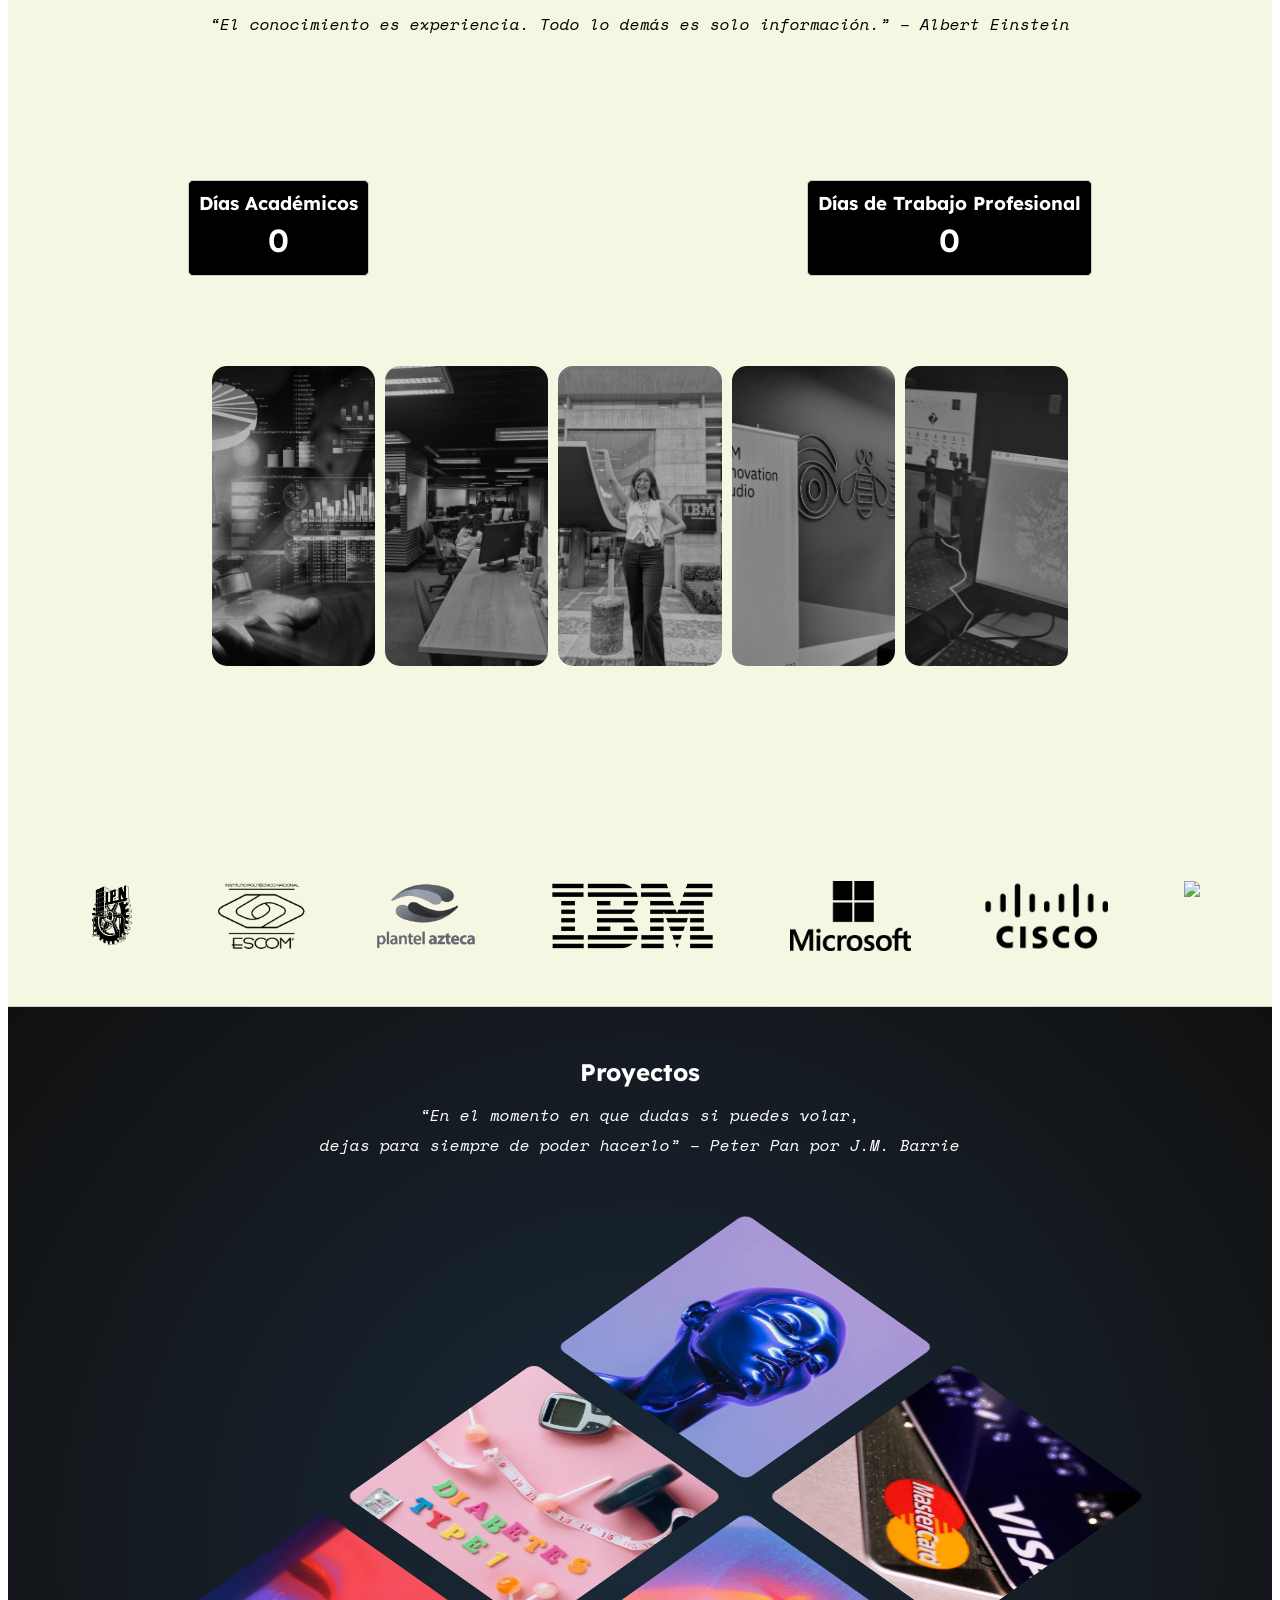
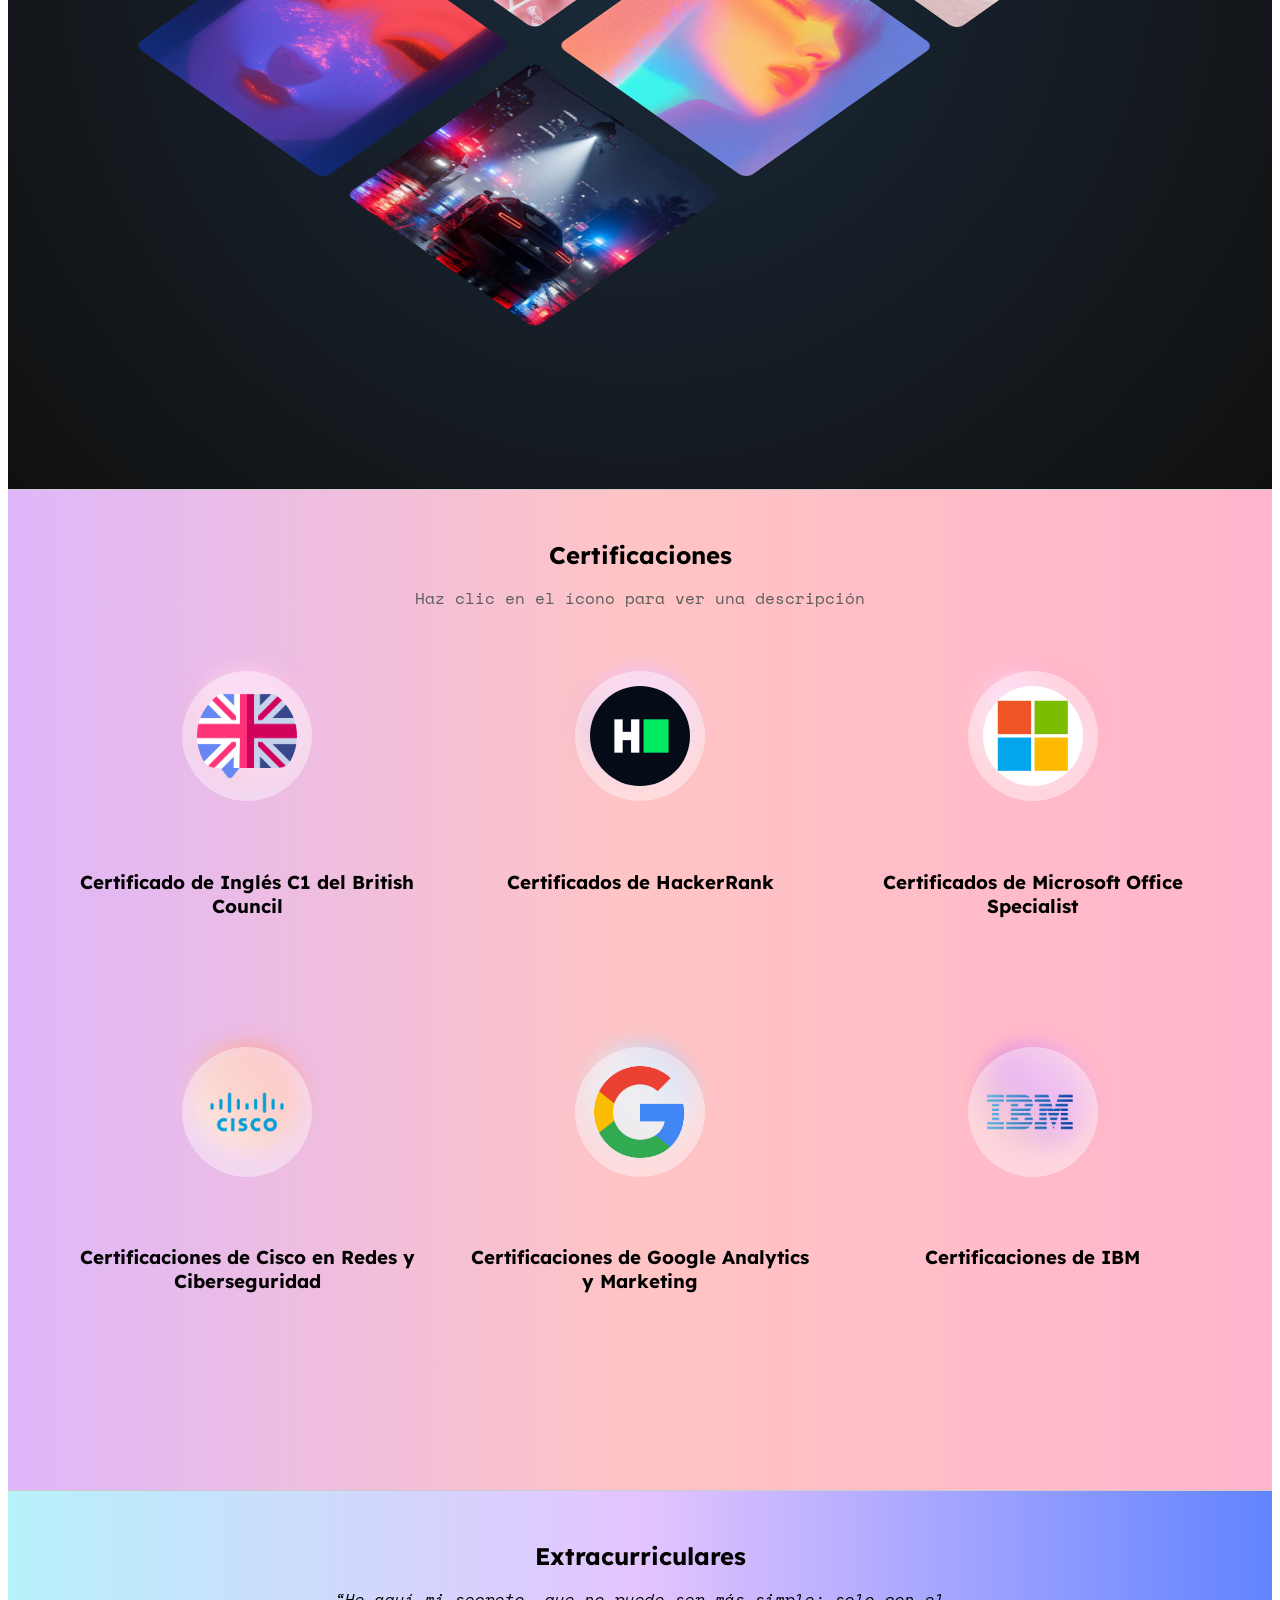
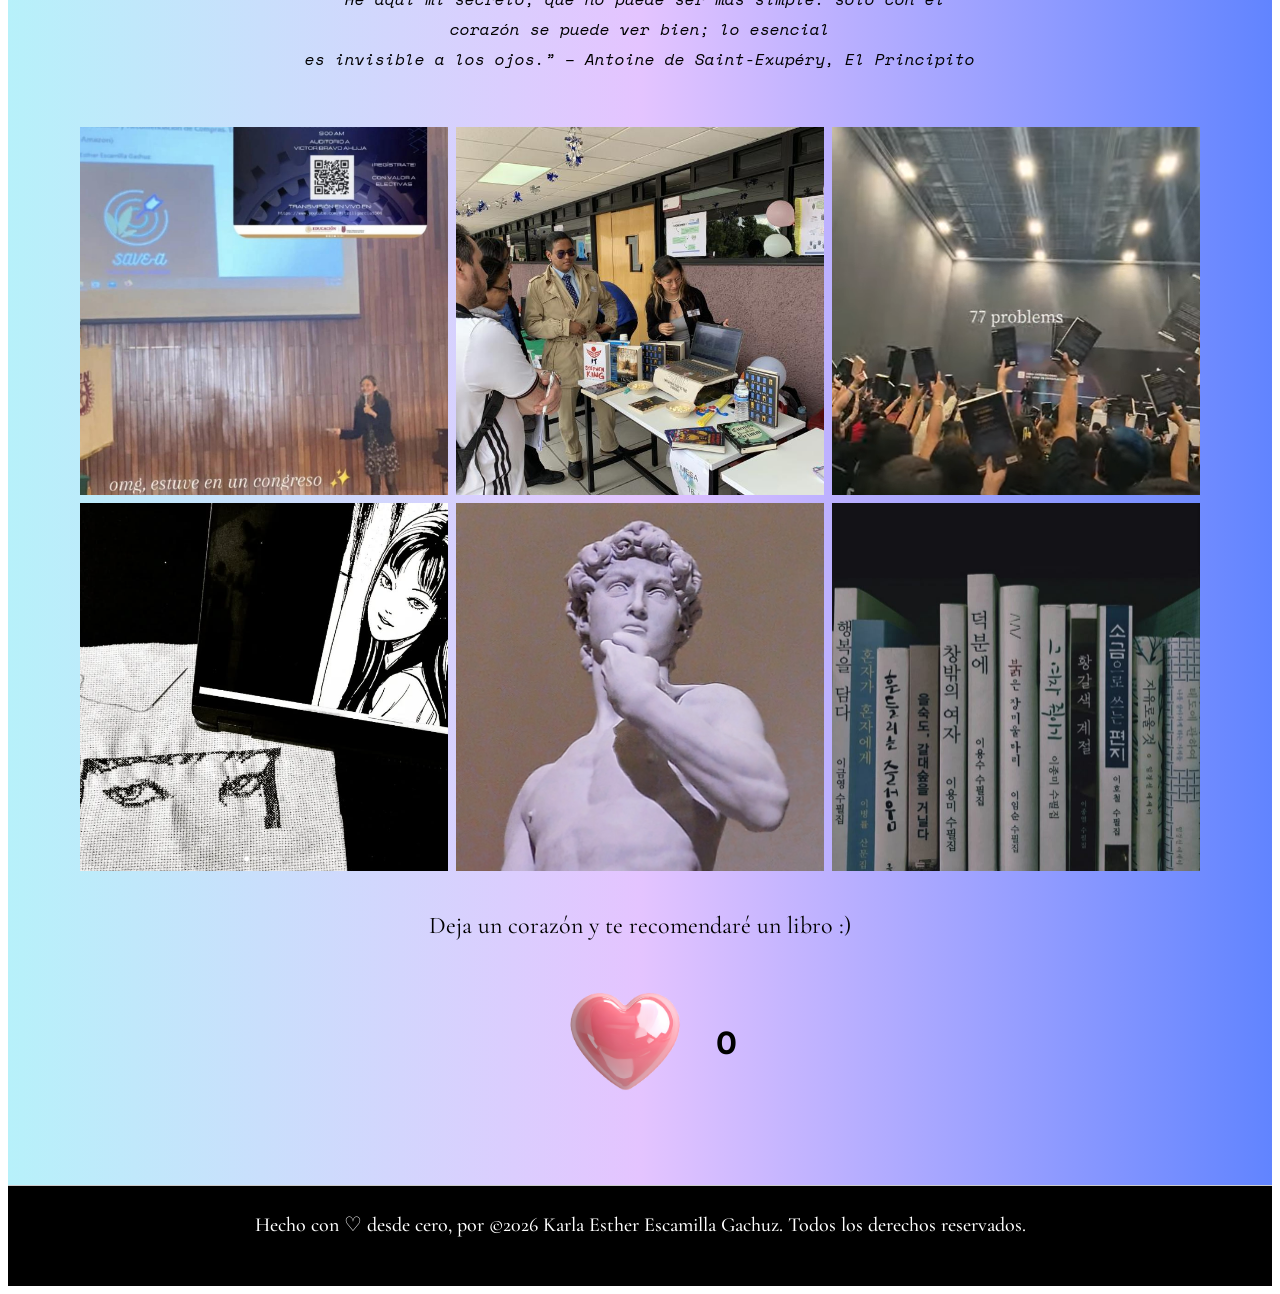
==== commit b75ad8b8: "Update ProfesionalProf_Esp.html" ====
--- a/ProfesionalProf_Esp.html
+++ b/ProfesionalProf_Esp.html
@@ -4,7 +4,7 @@
 <head>
     <meta charset="UTF-8">
     <meta name="viewport" content="width=device-width, initial-scale=1.0">
-    <title>Karla's Portfolio</title>
+    <title>Portafolio de Karla</title>
     <link rel="icon" type="image/x-icon" href="kf.png">
     <link rel="stylesheet" href="ProfesionalProf.css">
     <link
@@ -21,48 +21,57 @@
       href="https://fonts.googleapis.com/css2?family=Space+Mono:ital@1&display=swap"
       rel="stylesheet"
     />
+    <script src="https://unpkg.com/feather-icons"></script>
 </head>
 
 
 <body id="home">
 
     <div id="contact">
-        <a href="#home" title="Home"><img src="lg.png" alt="Logo" style="width: 80px; margin-left: 20px; margin-top: 20%;"></a>
+        <a href="#home" title="Inicio"><img src="lg.png" alt="Logo" style="width: 80px; margin-left: 20px; margin-top: 20%;"></a>
     
         <button id="contact-button" >
-        <img src="p.png" alt="Phone" style="width: 40px;" class="icon">
+        <img src="p.png" alt="Teléfono" style="width: 40px;" class="icon">
         <p style="font-family:'Cormorant Garamond', serif; margin: 5px 0 0 0;">c o n t a c t o</p>
     </button>
     <div id="contact-icons" style="display: none;">
         <a href="mailto:karlah.escamilla22@gmail.com" title="Enviar correo"><img src="m.png" alt="Email" class="icon"></a>
-        <a href="https://www.linkedin.com/in/karlaescamillag/" title="Revisar LinkedIn" target="_blank"><img src="in.png" alt="LinkedIn" class="icon"></a>
-        <a href="https://github.com/Karlah-0" title="Revisar Github" target="_blank"><img src="gt.png" alt="GitHub" class="icon"></a>
-        <a href="https://www.goodreads.com/mouklair" target="_blank" title="Revisar Goodreads"><img src="gr.png" alt="Goodreads" class="icon"></a>
-        <a href="https://drive.google.com/file/d/1XgmMQcSw8I9kDR0bRM5GCmzSp86vg_ye/view?usp=sharing" title="Revisar CV" target="_blank"><img src="cv.png" alt="CV" class="icon"></a>
+        <a href="https://www.linkedin.com/in/karlaescamillag/" title="Ver LinkedIn" target="_blank"><img src="in.png" alt="LinkedIn" class="icon"></a>
+        <a href="https://github.com/Karlah-0" title="Ver GitHub" target="_blank"><img src="gt.png" alt="GitHub" class="icon"></a>
+        <a href="https://www.goodreads.com/mouklair" target="_blank" title="Ver Goodreads"><img src="gr.png" alt="Goodreads" class="icon"></a>
+        <a href="https://drive.google.com/file/d/1XgmMQcSw8I9kDR0bRM5GCmzSp86vg_ye/view?usp=sharing" title="Ver CV" target="_blank"><img src="cv.png" alt="CV" class="icon"></a>
     </div>
 
     </div>
     <header>
-        <nav id="menu">
-            <ul class="dots">
-                <li class="dot">•</li>
-                <li class="dot">•</li>
-                <li class="dot">•</li>
-            </ul>
-            <ul class="menu">
-                <li><a href="#home" class="nav-link">Inicio</a></li>
-                <li><a href="#section2" class="nav-link">Habilidades</a></li>
-                <li><a href="#section3" class="nav-link">Experiencia</a></li>
-                <li><a href="#section4" class="nav-link">Proyectos</a></li>
-                <li><a href="#section5" class="nav-link">Certificaciones</a></li>
-                <li><a href="#section6" class="nav-link">Extracurricular</a></li>
-            </ul>
-        </nav>
-        <div id="language-switcher">
-            <a href="ProfesionalProf_Esp.html"><button data-lang="es">ES</button></a>
-            <a href="index.html"><button data-lang="en">EN</button></a>
-            <a href="ProfesionalProf_Kor.html"><button data-lang="ko">KO</button></a>
-        </div>
+        <nav class="navbar">
+  <ul class="navbar__menu">
+    <li class="navbar__item">
+      <a href="#section1" class="navbar__link"><i data-feather="home"></i><span>Inicio</span></a>
+    </li>
+    <li class="navbar__item">
+      <a href="#section2" class="navbar__link"><i data-feather="star"></i><span>Habilidades</span></a>
+    </li>
+    <li class="navbar__item">
+      <a href="#section3" class="navbar__link"><i data-feather="briefcase"></i><span>Experiencia</span></a>        
+    </li>
+    <li class="navbar__item">
+      <a href="#section4" class="navbar__link"><i data-feather="folder"></i><span>Proyectos</span></a>        
+    </li>
+    <li class="navbar__item">
+      <a href="#section5" class="navbar__link"><i data-feather="award"></i><span>Certificados</span></a>        
+    </li>
+    <li class="navbar__item">
+      <a href="#section6" class="navbar__link"><i data-feather="activity"></i><span>Extra</span></a>        
+    </li>
+  </ul>
+
+  <div class="navbar__langs">
+    <a href="#" class="lang-btn active">ES</a>
+    <a href="ProfesionalProf_Eng.html" class="lang-btn">EN</a>
+    <a href="ProfesionalProf_Kor.html" class="lang-btn">KO</a>
+  </div>
+</nav>
     </header>
 
 
@@ -76,29 +85,30 @@
             <h2 class="animate__animated animate__fadeInDown"><div class="name">Karla Esther <br>Escamilla Gachuz</div></h2>
             
             <button id="more-details-btn">
-                <img src="pl.png" alt="More details">
+                <img src="pl.png" alt="Más detalles">
             </button>
             
             <div id="overlay">
                 <div id="modal">
                     <span id="close-btn">&times;</span>
                     <img src="lg.png" alt="Logo" style="width: 80px; margin-left: 20px; margin-top: 10px;">
-                    <h3>Sobre mí </h3>
+                    <h3>Sobre mí</h3>
                     <p>
-                        Como los peces koi que nadan contra las adversidades, abrazo el crecimiento y la transformación, convirtiendo los obstáculos en nuevas oportunidades.
+                        Como el pez koi que nada a través de las adversidades, abrazo el crecimiento y la transformación, convirtiendo los obstáculos en nuevas oportunidades.
                     </p>
                     <br>
                     <p>
-                        Soy una profesional de datos con una sólida formación en Machine Learning, NLP y Big Data, con habilidades en Python, SQL, Tableau y MongoDB. Apasionada por convertir la complejidad en claridad, soy graduada del Programa de Excelencia Plantel Fundación Azteca y actualmente estudio Ciencia de Datos en ESCOM IPN.                    </p>
+                        Soy una profesional de datos con una sólida formación en Machine Learning, NLP y Big Data, con habilidades en Python, SQL, Tableau y MongoDB. Me apasiona transformar la complejidad en claridad; soy graduada del Programa de Excelencia de Plantel Fundación Azteca y actualmente estudio Ciencia de Datos en la ESCOM del IPN.
+                    </p>
                     <br>
                     <p>
-                        Entre novelas, matcha, la cultura coreana y los viajes inspirados en la ficción literaria, exploro historias que expanden mi mundo tanto como lo hacen los datos.
+                        Entre novelas, matcha, la cultura coreana y viajes inspirados en la ficción literaria, exploro historias que expanden mi mundo tanto como lo hacen los datos.
                     </p>
                 </div>
             </div>
             
             <p class="space-mono-regular"><p class="typing-demo">Creativa, perspicaz y aventurera,</p></p>
-            <p class="space-mono-regular"><p class="typing-demo2" style="margin-top: -70px;">B.S. Data Scientist transformando complejidad en claridad.</p></p>
+            <p class="space-mono-regular"><p class="typing-demo2" style="margin-top: -70px;">Científica de Datos transformando la complejidad en claridad.</p></p>
         <div class="content-wrapper2">
         <div class="carrusel-container">
             <span id="carrusel-texto" class="leBlurInBottom"></span>
@@ -110,7 +120,7 @@
 
         <section id="section2" style="height: fit-content;">
             <h2>Habilidades</h2>
-            <p style=" font-family: 'Space Mono', serif; font-weight: 400; color: rgb(92, 92, 92);"> Haz click en el ícono para ver las habilidades</p>
+            <p style=" font-family: 'Space Mono', serif; font-weight: 400; color: rgb(92, 92, 92);"> Haz clic en el ícono para ver las habilidades </p>
             <div class="skills-grid">
                 <div class="skill-category">
                     <img src="lgg.png" class="category-icon" alt="Languages Icon">
@@ -175,7 +185,7 @@
                 </div>
                 <div class="skill-category">
                     <img src="sft.png" class="category-icon" alt="Softskills Icon">
-                    <h3 class="cssanimation hu__hu__">Softskills</h3>
+                    <h3 class="cssanimation hu__hu__">Habilidades Blandas</h3>
                     <div class="skills-list softskills-grid">
                         <div class="softskill">
                             <img src="cm.png" alt="Communication Icon">
@@ -244,7 +254,7 @@
                 </div>
                 <div class="skill-category">
                     <img src="tls.png" class="category-icon" alt="Technologies Icon">
-                    <h3 class="cssanimation hu__hu__">Herramientas de Datos & +Tecnologías</h3>
+                    <h3 class="cssanimation hu__hu__">Herramientas de Datos y +Tecnologías</h3>
                     <div class="skills-list technologies-grid">
                         <div class="skill" id="pill-skil">
                             <img src="sql.png" alt="SQL Logo">
@@ -291,16 +301,14 @@
         
         <section id="section3">
             <h2>Experiencia</h2>
-            <p style="font-family: 'Space Mono', serif; font-weight: 400; font-style: normal;"><em>“El conocimiento es experiencia. Todo lo demás es sólo información.”  – Albert Einstein </em></p>
+            <p style="font-family: 'Space Mono', serif; font-weight: 400; font-style: normal;"><em>“El conocimiento es experiencia. Todo lo demás es solo información.”  – Albert Einstein </em></p>
            
             <div class="background-animation">
                 <div class="drop"></div>
                 <div class="wave"></div>
             </div>
 
-            <div class="dscycle">
-                <img src="dscycle.png">
-            </div>
+           
             <div class="counter-container-L">
                 <div id="academic-counter" class="counter">
                     <h3>Días Académicos</h3>
@@ -309,9 +317,7 @@
                 </div>
             </div>
 
-            <div class="dacycle">
-                <img src="dacycle.png">
-            </div>
+            
             <div class="counter-container">
                 <div id="professional-counter" class="counter">
                     <h3>Días de Trabajo Profesional</h3>
@@ -319,64 +325,145 @@
                     <p id="professional-equivalent"></p>
                 </div>
             </div>
+
+            <div class="fun-gallery-container">
+            <div class="gallery-item">
+                <img src="jst.png" alt="TOJIL" draggable="false" oncontextmenu="return false;">
+                <div class="gallery-phrase">Analista de Datos en TOJIL <br>Modelado de incidencia delictiva y automatización al 100% 🚓</div>
+            </div>
+            
+            <div class="gallery-item">
+                <img src="cic.jpeg" alt="CIC" draggable="false" oncontextmenu="return false;">
+                <div class="gallery-phrase">Asistente de Investigación en el Lab de NLP del CIC IPN 🤖</div>
+            </div>
+            
+            <div class="gallery-item">
+                <img src="me_ibm.jpeg" alt="IBM" draggable="false" oncontextmenu="return false;">
+                <div class="gallery-phrase">Pasante de Ventas Técnicas Globales en IBM 🌍</div>
+            </div>
+            
+            <div class="gallery-item">
+                <img src="ibm.jpeg" alt="DATA" draggable="false" oncontextmenu="return false;">
+                <div class="gallery-phrase">Promovida a Data & AI Sales Student en IBM ✨</div>
+            </div>
+
+            <div class="gallery-item">
+                <img src="qtm.jpeg" alt="Quant" draggable="false" oncontextmenu="return false;">
+                <div class="gallery-phrase">Exalumna de Computación Cuántica con el Dr. Sun Guohua 🖳</div>
+            </div>
+        </div>
+
+
+
             <div class="logos">
                 <img src="logo_ipn.png">
                 <img src="logo_es.png">
                 <img src="logo-pl.png">
+                <img src="ibm.png">
                 <img src="logo_msf.png">
                 <img src="logo_csc.png">
-                <img src="logo-tj.png">
+                <img src="logo_tj.png">
             </div>
         </section>
         
 
 
         <section id="section4">
-            <h2>Proyectos</h2>
-            <p style="font-family: 'Space Mono', serif; font-weight: 400; font-style: normal; text-align: center;">
-                <em>“El momento en que dudas si puedes volar, </em></p>
-                <p style="font-family: 'Space Mono', serif; font-weight: 400; margin-top: -10px; font-style: normal; text-align: center;">
-                <em>dejas para siempre de poder hacerlo” – Peter Pan por J.M. Barrie</em>
-            </p>
-            
-            <div class="gallery">
-                <input type="checkbox" id="gallery-toggle">
-                <label for="gallery-toggle" class="gallery-button">+</label>
-                <div class="gallery-items">
-                    <div class="project">
-                        <img src="investment.jpg" alt="MIA CETSDIRECTO" style="--i:1">
-                        <div class="description">CETESDIRECTO® Herramienta de apoyo a inversionistas: Modelado del comportamiento de la inflación y su impacto en las decisiones financieras (Python, Regresión, Machine Learning).</div>
-                    </div>
-                    <div class="project">
-                        <img src="amazon.jpg" alt="SAVE-A" style="--i:2">
-                        <div class="description">Aplicación web amigable de comparación de productos con Python y métodos de Ciencia de Datos, toma la mejor decisión de compra (Python, Web Scrapping, EDA).</div>
-                    </div>
-                    <div class="project">
-                        <img src="library.jpg" alt="Bookry" style="--i:3">
-                        <div class="description">Librería electrónica usando tecnologías MERN (MongoDB, Express, React, Node.js) con un diseño de base de datos optimizada para garantizar escalabilidad y seguridad. Presentado en Expo ESCOM 2024, obteniendo el 3er lugar.</div>
-                    </div>
-                    <div class="project">
-                        <img src="gming.jpg" alt="PinkPacman" style="--i:4">
-                        <div class="description">Simulación del juego de pacman con laberintos rosas usando estructuras y funciones de C.</div>
-                    </div>
-                    <div class="project">
-                        <img src="pcar.jpg" alt="EDA-Public Safety" style="--i:5">
-                        <div class="description">Análisis Exploratorio de Datos para la Encuesta Nacional de Victimización y Percepción de Seguridad Pública (ENVIPE) 2024.</div>
-                    </div>
-                    <div class="project">
-                        <img src="medical.jpg" alt="Diabetes Model" style="--i:6">
-                        <div class="description">Modelo de Predicción del Diagnóstico de Diabetes con Indicadores de Salud de Diabetes del CDC (Centers for Disease Control and Prevention).</div>
-                    </div>
-                </div>
-            </div>
-            <div class="demos">
-                <p style="margin-top: -.5px;">Demos</p>
-                <a href="https://github.com/Karlah-0/paper-similarity" title="NLP: Document Similairty" target="_blank"><img src="keyb.jpg" alt="Similarity"></a>
-                <a href="https://github.com/Karlah-0/SAVE-A/blob/main/SAVE-A/SAVE-A.ipynb" title="SAVE-A" target="_blank"><img src="amzn.jpg" alt="SAVE-A"></a>
-                <a href="https://github.com/Karlah-0/EDA-Perception-of-Public-Safety/blob/main/Incidencia_Delictiva.ipynb" title="Perception of Public Safety" target="_blank"><img src="seg.jpg" alt="ENVIPE EDA"></a>
-                <a href="https://github.com/Karlah-0/Diabetes-Diagnostic-Prediction-Model-Advanced-Statistics-/blob/main/ProyectoFinalEA_Diabetes.ipynb" title="Diabetes Diagnosis Prediction" target="_blank"><img src="diabetes.jpg" alt="Predicción de Diabetes"></a>
-            </div>
-        </section>
+    <h2>Proyectos</h2>
+    <p style="font-family: 'Space Mono', serif; font-weight: 400; font-style: normal; text-align: center;">
+        <em>“En el momento en que dudas si puedes volar, </em></p>
+    <p style="font-family: 'Space Mono', serif; font-weight: 400; margin-top: -10px; font-style: normal; text-align: center;">
+        <em>dejas para siempre de poder hacerlo” – Peter Pan por J.M. Barrie</em>
+    </p>
+
+    <div class="grid image-grid">
+        <div class="grid-block">
+            <div class="tile">
+                <a class="tile-link" href="https://colab.research.google.com/drive/1gZsUCALPb0q2ArJP2OmHjlhNp1UNgz-e?usp=sharing">
+                    <div class="tile-img-wrapper tile-img1">
+                        <img class="tile-img" src="ai.jpg" alt="ATR-TTS">
+                        <div class="project-overlay">
+                            <strong>Sintetizador de Voz Multilingüe (ATR-TTS)</strong><br>
+                            Reconocimiento de voz, traducción automática y síntesis de voz (Whisper, NLLB, Bark y Python)
+                        </div>
+                    </div>
+                </a>
+            </div>
+        </div>
+
+        <div class="grid-block">
+            <div class="tile">
+                <a class="tile-link" href="https://github.com/Karlah-0/Credit-Card-Fraud-Detection/blob/main/collect/Credit_Card_Fraud_Detection_Data_Science.ipynb" target="_blank">
+                    <div class="tile-img-wrapper tile-img2">
+                        <img class="tile-img" src="cards.jpg" alt="Credit">
+                        <div class="project-overlay">
+                            <strong>Detección de Fraude en Tarjetas de Crédito</strong><br>
+                            Análisis Exploratorio de Datos (EDA), modelado predictivo de fraude y análisis de un conjunto de datos falso de tarjetas de crédito.
+                        </div>
+                    </div>
+                </a>
+            </div>
+        </div>
+
+        <div class="grid-block">
+            <div class="tile">
+                <a class="tile-link" href="https://github.com/Karlah-0/Diabetes-Diagnostic-Prediction-Model-Advanced-Statistics-/blob/main/ProyectoFinalEA_Diabetes.ipynb">
+                    <div class="tile-img-wrapper tile-img3">
+                        <img class="tile-img" src="diab.jpg" alt="Diabetes">
+                        <div class="project-overlay">
+                            <strong>Predicción de Diagnóstico de Diabetes</strong><br>
+                            Modelo de predicción con indicadores de salud sobre diabetes de los CDC (Centros para el Control y la Prevención de Enfermedades).
+                        </div>
+                    </div>
+                </a>
+            </div>
+        </div>
+
+        <div class="grid-block">
+            <div class="tile">
+                <a class="tile-link" href="https://colab.research.google.com/drive/1nP87hcrevlORvgSKpnq5O0cksqwAh-bK?usp=sharing">
+                    <div class="tile-img-wrapper tile-img4">
+                        <img class="tile-img" src="senty.jpg" alt="Sentiment Polarity">
+                        <div class="project-overlay">
+                            <strong>Polaridad de Sentimientos (NLP)</strong><br>
+                            Análisis de sentimientos de reseñas de cine basado en clasificación (pruebas con XGBOOST, K-Means, Random Forest y SVM).
+                        </div>
+                    </div>
+                </a>
+            </div>
+        </div>
+
+        <div class="grid-block">
+            <div class="tile">
+                <a class="tile-link" href="https://docs.google.com/presentation/d/1tRFyvta4QiCx6mgxQzlW7PYf1_ALZSN0fZTedvfK2x4/edit?usp=sharing" target="_blank">
+                    <div class="tile-img-wrapper tile-img5">
+                        <img class="tile-img" src="bait.jpg" alt="EDA-Public Safety">
+                        <div class="project-overlay">
+                            <strong>Detección de Clickbait</strong><br>
+                            Modelo de machine learning para detectar si un texto es clickbait o no. (ML Tradicional y LLMs)
+
+                        </div>
+                    </div>
+                </a>
+            </div>
+        </div>
+
+        <div class="grid-block">
+            <div class="tile">
+                <a class="tile-link" href="https://github.com/Karlah-0/EDA-Perception-of-Public-Safety/blob/main/Incidencia_Delictiva.ipynb" target="_blank">
+                    <div class="tile-img-wrapper tile-img6">
+                        <img class="tile-img" src="sf.jpg" alt="Crime">
+                        <div class="project-overlay">
+                            <strong>Incidencia Delictiva</strong><br>
+                            Análisis Exploratorio de Datos de la Encuesta Nacional de Victimización y Percepción sobre Seguridad Pública (ENVIPE) 2024.
+                        </div>
+                    </div>
+                </a>
+            </div>
+        </div>
+    </div>
+
+</section>
         
         
         
@@ -384,35 +471,35 @@
 
         <section id="section5" style="height: fit-content;">
             <h2>Certificaciones</h2>
-            <p style=" font-family: 'Space Mono', serif; font-weight: 400; color: rgb(92, 92, 92);"> Haz click en el ícono para ver la descripción </p>
+            <p style=" font-family: 'Space Mono', serif; font-weight: 400; color: rgb(92, 92, 92);"> Haz clic en el ícono para ver una descripción </p>
             <div class="skills-grid">
                 <div class="skill-category">
                     <img src="engl.png" class="category-icon" alt="British Council Cert Icon">
-                    <h3 class="cssanimation hu__hu__">British Council C1 English Certificate</h3>
+                    <h3 class="cssanimation hu__hu__">Certificado de Inglés C1 del British Council</h3>
                     <div class="skills-list">
                         <div class="Certificate">
-                            <a href="https://drive.google.com/file/d/1UCylA8LzGqBTAyHj90XFsnE5tslPC5T9/view?usp=sharing" title="View Certificate" target="_blank"><img src="btscl.png" alt="British Council Certificate"></a>
-                            <span>C1 British Council Certificate</span>
+                            <a href="https://drive.google.com/file/d/1UCylA8LzGqBTAyHj90XFsnE5tslPC5T9/view?usp=sharing" title="Ver Certificado" target="_blank"><img src="btscl.png" alt="British Council Certificate"></a>
+                            <span>Certificado C1 del British Council</span>
                         </div>
                         
                     </div>
                 </div>
                 <div class="skill-category">
                     <img src="hr.png" class="category-icon" alt="Programming Languages Icon">
-                    <h3 class="cssanimation hu__hu__">HackerRank Certificates</h3>
+                    <h3 class="cssanimation hu__hu__">Certificados de HackerRank</h3>
                     <div class="skills-list">
                         <div class="Certificates">
                             <div class="Certificate">
-                                <a href="https://www.hackerrank.com/certificates/dd36a4987db6" title="View Certificate" target="_blank"><img src="PyB.png" alt="British Council Certificate"></a>
-                                <span>Python HackerRank Certificate</span>
-                            </div>
-                            <div class="Certificate">
-                                <a href="https://www.hackerrank.com/certificates/b056ef3917c5" title="View Certificate" target="_blank"><img src="SQLAd.png" alt="SQL Advanced Certificate"></a>
-                                <span>SQL (Advanced) HackerRank Certificate</span>
-                            </div>
-                            <div class="Certificate">
-                                <a href="https://www.hackerrank.com/certificates/510858440455" title="View Certificate" target="_blank"><img src="SQLB.png" alt="SQL Basic Certificate"></a>
-                                <span>SQL (Basic) HackerRank Certificate</span>
+                                <a href="https://www.hackerrank.com/certificates/dd36a4987db6" title="Ver Certificado" target="_blank"><img src="PyB.png" alt="British Council Certificate"></a>
+                                <span>Certificado de Python de HackerRank</span>
+                            </div>
+                            <div class="Certificate">
+                                <a href="https://www.hackerrank.com/certificates/b056ef3917c5" title="Ver Certificado" target="_blank"><img src="SQLAd.png" alt="SQL Advanced Certificate"></a>
+                                <span>Certificado de SQL (Avanzado) de HackerRank</span>
+                            </div>
+                            <div class="Certificate">
+                                <a href="https://www.hackerrank.com/certificates/510858440455" title="Ver Certificado" target="_blank"><img src="SQLB.png" alt="SQL Basic Certificate"></a>
+                                <span>Certificado de SQL (Básico) de HackerRank</span>
                             </div>
                         </div>
                         
@@ -420,73 +507,85 @@
                 </div>
                 <div class="skill-category">
                     <img src="mcsft.jpg" class="category-icon" alt="Softskills Icon">
-                    <h3 class="cssanimation hu__hu__">Microsoft Office Specialist Certificates</h3>
+                    <h3 class="cssanimation hu__hu__">Certificados de Microsoft Office Specialist</h3>
                     <div class="skills-list">
                         <div class="Certificates">
                             <div class="Certificate">
-                                <a href="https://www.certiport.com/Portal/Pages/PrintTranscriptInfo.aspx?action=Cert&id=251&cvid=eh8e5iM9auXgOr6SSwifrQ%3D%3D" title="View Certificate" target="_blank"><img src="Excel.png" alt="Excel"></a>
-                                <span>Microsoft Excel Specialist Certificate</span>
-                            </div>
-                            <div class="Certificate">
-                                <a href="https://www.certiport.com/Portal/Pages/PrintTranscriptInfo.aspx?action=Cert&id=252&cvid=j1dN%2F50uBSHAs54UjgC3zQ%3D%3D" title="View Certificate" target="_blank"><img src="Power.png" alt="PowerPoint"></a>
-                                <span>Microsoft PowerPoint Specialist Certificate</span>
-                            </div>
-                            <div class="Certificate">
-                                <a href="https://www.certiport.com/Portal/Pages/PrintTranscriptInfo.aspx?action=Cert&id=250&cvid=gYCRYrhOJpbRcUyJ75lTGQ%3D%3D" title="View Certificate" target="_blank"><img src="Word.png" alt="Word"></a>
-                                <span>Microsoft Word Specialist Certificate</span>
+                                <a href="https://www.certiport.com/Portal/Pages/PrintTranscriptInfo.aspx?action=Cert&id=251&cvid=eh8e5iM9auXgOr6SSwifrQ%3D%3D" title="Ver Certificado" target="_blank"><img src="Excel.png" alt="Excel"></a>
+                                <span>Certificado de Especialista en Microsoft Excel</span>
+                            </div>
+                            <div class="Certificate">
+                                <a href="https://www.certiport.com/Portal/Pages/PrintTranscriptInfo.aspx?action=Cert&id=252&cvid=j1dN%2F50uBSHAs54UjgC3zQ%3D%3D" title="Ver Certificado" target="_blank"><img src="Power.png" alt="PowerPoint"></a>
+                                <span>Certificado de Especialista en Microsoft PowerPoint</span>
+                            </div>
+                            <div class="Certificate">
+                                <a href="https://www.certiport.com/Portal/Pages/PrintTranscriptInfo.aspx?action=Cert&id=250&cvid=gYCRYrhOJpbRcUyJ75lTGQ%3D%3D" title="Ver Certificado" target="_blank"><img src="Word.png" alt="Word"></a>
+                                <span>Certificado de Especialista en Microsoft Word</span>
                             </div>
                         </div>
                     </div>
                 </div>
                 <div class="skill-category" style="margin-top: 50px;">
                     <img src="cisc.png" class="category-icon" alt="Machine Learning Icon">
-                    <h3 class="cssanimation hu__hu__">Cisco Networking & Cybersecurity Certifications</h3>
+                    <h3 class="cssanimation hu__hu__">Certificaciones de Cisco en Redes y Ciberseguridad</h3>
                     <div class="skills-list">
                         <div class="Certificates">
                             <div class="Certificate">
-                                <a href="https://www.hackerrank.com/certificates/dd36a4987db6" title="View Certificate" target="_blank"><img src="Intro2IoT.png" alt="IoT"></a>
-                                <span>Introduction to IoT</span>
-                            </div>
-                            <div class="Certificate">
-                                <a href="https://www.hackerrank.com/certificates/b056ef3917c5" title="View Certificate" target="_blank"><img src="I2CS__1_.png" alt="Cybersecurity"></a>
-                                <span>Introduction to Cybersecurity</span>
-                            </div>
-                            <div class="Certificate">
-                                <a href="https://www.hackerrank.com/certificates/510858440455" title="View Certificate" target="_blank"><img src="CNNA.png" alt="Scaling Networks: CCNA"></a>
-                                <span>CCNA: Routing & Switching. Scaling Networks</span>
+                                <a href="https://www.hackerrank.com/certificates/dd36a4987db6" title="Ver Certificado" target="_blank"><img src="Intro2IoT.png" alt="IoT"></a>
+                                <span>Introducción a IoT</span>
+                            </div>
+                            <div class="Certificate">
+                                <a href="https://www.hackerrank.com/certificates/b056ef3917c5" title="Ver Certificado" target="_blank"><img src="I2CS__1_.png" alt="Cybersecurity"></a>
+                                <span>Introducción a la Ciberseguridad</span>
+                            </div>
+                            <div class="Certificate">
+                                <a href="https://www.hackerrank.com/certificates/510858440455" title="Ver Certificado" target="_blank"><img src="CNNA.png" alt="Scaling Networks: CCNA"></a>
+                                <span>CCNA: Routing & Switching. Escalamiento de Redes</span>
                             </div>
                         </div>
                     </div>
                 </div>
                 <div class="skill-category" style="margin-top: 50px;">
                     <img src="gg.png" class="category-icon" alt="NLP Icon">
-                    <h3 class="cssanimation hu__hu__">Google Analytics & Marketing Certifications</h3>
+                    <h3 class="cssanimation hu__hu__">Certificaciones de Google Analytics y Marketing</h3>
                     <div class="skills-list">
                         <div class="Certificates">
                             <div class="Certificate">
-                                <a href="https://drive.google.com/file/d/1QJNugc01xmRO6ZFNg9Myx4BVX2Ymv9LC/view?usp=sharing" title="View Certificate" target="_blank"><img src="mrkt.png" alt="Marketing"></a>
-                                <span>Digital Marketing Foundations</span>
-                            </div>
-                            <div class="Certificate">
-                                <a href="https://drive.google.com/file/d/1mKlux0pz3Sz3PCfcoDtH3J5BZVQsfdfR/view?usp=sharing" title="View Certificate" target="_blank"><img src="gan.png" alt="Analytics"></a>
+                                <a href="https://drive.google.com/file/d/1QJNugc01xmRO6ZFNg9Myx4BVX2Ymv9LC/view?usp=sharing" title="Ver Certificado" target="_blank"><img src="mrkt.png" alt="Marketing"></a>
+                                <span>Fundamentos de Marketing Digital</span>
+                            </div>
+                            <div class="Certificate">
+                                <a href="https://drive.google.com/file/d/1mKlux0pz3Sz3PCfcoDtH3J5BZVQsfdfR/view?usp=sharing" title="Ver Certificado" target="_blank"><img src="gan.png" alt="Analytics"></a>
                                 <span>Google Analytics</span>
                             </div>
                             <div class="Certificate">
-                                <a href="https://drive.google.com/file/d/1vDUGX0AQshCJEIj6objUbHMzCfPpjBdo/view?usp=sharing" title="View Certificate" target="_blank"><img src="cyber.png" alt="Cybersecurity"></a>
-                                <span>Cibersecurity on remote work</span>
+                                <a href="https://drive.google.com/file/d/1vDUGX0AQshCJEIj6objUbHMzCfPpjBdo/view?usp=sharing" title="Ver Certificado" target="_blank"><img src="cyber.png" alt="Cybersecurity"></a>
+                                <span>Ciberseguridad en el trabajo remoto</span>
                             </div>
                         </div>
                     </div>
                 </div>
                 
                 <div class="skill-category" style="margin-top: 50px;">
-                    <img src="gl.png" class="category-icon" alt="Softskills Icon">
-                    <h3 class="cssanimation hu__hu__">Other Certifications</h3>
+                    <img src="logo-ibm.png" class="category-icon" alt="Softskills Icon">
+                    <h3 class="cssanimation hu__hu__">Certificaciones de IBM</h3>
                     <div class="skills-list">
                         <div class="Certificates">
                             <div class="Certificate">
-                                <a href="https://drive.google.com/file/d/1QB7mE3sVGi8b8lsuNNnpjIzUp2WQ5OZF/view?usp=sharing" title="View Certificate" target="_blank"><img src="Cripto.png" alt="Cryptocurrencies"></a>
-                                <span>Training in Cryptocurrencies & Blockchain</span>
+                                <a href="https://www.credly.com/badges/97f54ba1-19e2-46ed-bb9b-9000aaa08738/" title="Ver Certificado" target="_blank"><img src="dsmloops.png" alt="DS & MLOps"></a>
+                                <span>watsonx.ai Data Science and MLOps Sales Foundation</span>
+                            </div>
+                            <div class="Certificate">
+                                <a href="https://www.credly.com/badges/41e6cf57-3eeb-46a5-a42c-c24fcb307cfc/" title="Ver Certificado" target="_blank"><img src="genmod.png" alt="AI Models"></a>
+                                <span>watsonx.ai Generative AI Models Sales Foundation</span>
+                            </div>
+                            <div class="Certificate">
+                                <a href="https://www.credly.com/badges/e2fb7965-c8f0-4ca8-8ae0-dc90a22517f9/" title="Ver Certificado" target="_blank"><img src="dtp.png" alt="Design Thinking"></a>
+                                <span>Enterprise Design Thinking Practitioner</span>
+                            </div>
+                            <div class="Certificate">
+                                <a href="https://www.credly.com/badges/545e21e6-7162-4877-b568-5affd679318d/" title="Ver Certificado" target="_blank"><img src="data.png" alt="Data"></a>
+                                <span>watsonx.ai Data Preparation Sales Foundation</span>
                             </div>
                            
                         </div>
@@ -498,12 +597,12 @@
 
 
         <section id="section6">
-            <h2>Extracurricular</h2>
+            <h2>Extracurriculares</h2>
             <p style="font-family: 'Space Mono', serif; font-weight: 400; font-style: normal; text-align: center;">
-              <em>“He aquí mi secreto, que no puede ser más simple: Sólo con el corazón</em>
+              <em>“He aquí mi secreto, que no puede ser más simple: solo con el</em>
             </p>
             <p style="font-family: 'Space Mono', serif; font-weight: 400; margin-top: -10px; font-style: normal; text-align: center;">
-              <em>se puede ver correctamente; lo que es esencial</em>
+              <em>corazón se puede ver bien; lo esencial</em>
             </p>
             <p style="font-family: 'Space Mono', serif; font-weight: 400; margin-top: -10px; font-style: normal; text-align: center;">
               <em>es invisible a los ojos.” – Antoine de Saint-Exupéry, El Principito</em>
@@ -513,15 +612,15 @@
               <li>
                 <a href="https://www.linkedin.com/in/karlaescamillag/overlay/education/798440565/multiple-media-viewer/?profileId=ACoAADuRJEkBG-t7TST_fxVLL-CHr-5XBXGjyrw&treasuryMediaId=1738459231431" target="_blank">
                   <figure>
-                    <img src='congreso.jpeg' alt='Volcano and lava field against a stormy sky'>
-                    <figcaption>Congreso de Informática<br>2023-A</figcaption>
+                    <img src='congreso.jpeg' alt='Volcán y campo de lava bajo un cielo tormentoso' draggable="false" oncontextmenu="return false;">
+                    <figcaption>Congreso de Ciencias de la Computación <br>2023-A</figcaption>
                   </figure>
                 </a>
               </li>
               <li>
                 <a href="https://www.linkedin.com/in/karlaescamillag/overlay/education/798440565/multiple-media-viewer/?profileId=ACoAADuRJEkBG-t7TST_fxVLL-CHr-5XBXGjyrw&treasuryMediaId=1738459703976" target="_blank">
                   <figure>
-                    <img src='expo.jpeg' alt='Guy on a bike on a wooden bridge with a forest backdrop'>
+                    <img src='expo.jpeg' alt='Chico en bicicleta sobre un puente de madera con un bosque de fondo' draggable="false" oncontextmenu="return false;">
                     <figcaption>EXPO ESCOM 2024</figcaption>
                   </figure>
                 </a>
@@ -530,8 +629,8 @@
                 <a href="https://www.youtube.com/shorts/5as2U_wV7h8" target="_blank">
                     <figure>
                         <figure>
-                            <img src='fil.png' alt='Guy on a bike on a wooden bridge with a forest backdrop'>
-                            <figcaption>FIL GUADALAJARA <br>(Globalmente la 2da más importante <br>Feria Internacional del Libro)</figcaption>
+                            <img src='fil.png' alt='Chico en bicicleta sobre un puente de madera con un bosque de fondo' draggable="false" oncontextmenu="return false;">
+                            <figcaption>FIL GUADALAJARA <br>(La 2da Feria Internacional del Libro <br>más importante del mundo)</figcaption>
                           </figure>
                 </a>
               </li>
@@ -539,8 +638,8 @@
                 <a href="https://www.instagram.com/thekoooi/" target="_blank">
                     <figure>
                         <figure>
-                            <img src='thk.png' alt='Guy on a bike on a wooden bridge with a forest backdrop'>
-                            <figcaption>@thekooi <br>Bordados en punto de cruz</figcaption>
+                            <img src='thk.png' alt='Chico en bicicleta sobre un puente de madera con un bosque de fondo' draggable="false" oncontextmenu="return false;">
+                            <figcaption>@thekooi <br>Bordado en Punto de Cruz</figcaption>
                           </figure>
                 </a>
               </li>
@@ -548,17 +647,17 @@
                 <a href="https://www.youtube.com/shorts/mC68LRQSlW0" target="_blank">
                     <figure>
                         <figure>
-                            <img src='dvd.jpg' alt='Guy on a bike on a wooden bridge with a forest backdrop'>
-                            <figcaption>Arte & Experiencias</figcaption>
+                            <img src='dvd.jpg' alt='Chico en bicicleta sobre un puente de madera con un bosque de fondo' draggable="false" oncontextmenu="return false;">
+                            <figcaption>Arte y Experiencias</figcaption>
                           </figure>
                 </a>
               </li>
               <li>
-                <a href="https://youtube.com/shorts/4hjBUcG-Uqk?si=3q7_" target="_blank">
+                <a href="https://www.youtube.com/shorts/b8XrUSa-OnA" target="_blank">
                     <figure>
                         <figure>
-                            <img src='kr.jpg' alt='Guy on a bike on a wooden bridge with a forest backdrop'>
-                            <figcaption>Coreano <br>Aprendizaje del idioma</figcaption>
+                            <img src='kr.jpg' alt='Chico en bicicleta sobre un puente de madera con un bosque de fondo' draggable="false" oncontextmenu="return false;">
+                            <figcaption>Aprendizaje del <br>Idioma Coreano</figcaption>
                           </figure>
                 </a>
               </li>
@@ -566,16 +665,16 @@
 
             <div id="goodbye">
                 <p style="font-family: 'Cormorant Garamond', serif; font-weight: 420; text-align: center; font-size: 1.5rem; margin-top: 40px;">
-                    Deja un corazón y te recomiendo un libro :)
+                    Deja un corazón y te recomendaré un libro :)
                 </p>
                 <div style="display: flex; justify-content: center; align-items: center; gap: 10px;">
                     <button id="likeButton" style="background: none; border: none; cursor: pointer;">
-                        <img src="heart.png" alt="Heart" width="150" height="150">
+                        <img src="heart.png" alt="Corazón" width="150" height="150">
                     </button>
                     <span id="likeCount" style="font-size: 2rem;">0</span>
                 </div>
                 <p id="bookRecommendation" style="text-align: center; font-style: italic; margin-top: 10px;"></p>
-                <img id="bookCover" src="" alt="Book cover" style="display: none; width: 300px; height: 100%; margin-top: 10px; justify-self: center;">
+                <img id="bookCover" src="" alt="Portada del libro" style="display: none; width: 300px; height: 100%; margin-top: 10px; justify-self: center;">
             </div>
             
 
@@ -585,7 +684,7 @@
 
 
     <footer>
-        <p> <i class="corm-gar-reg-foot"> Made with ♡ from scratch, by  &copy;2025 Karla Esther Escamilla Gachuz. All rights reserved. <i></p>
+        <p> <i class="corm-gar-reg-foot"> Hecho con ♡ desde cero, por  &copy;2026 Karla Esther Escamilla Gachuz. Todos los derechos reservados. <i></p>
     </footer>
 
     <script src="ProfesionalProf.js"></script>
@@ -594,4 +693,3 @@
 
 </body>
 </html>
-
--- a/ProfesionalProf.css
+++ b/ProfesionalProf.css
@@ -115,98 +115,149 @@
     z-index: 1000;
 }
 
-
-.dots {
-    display: flex;
-    gap: 5px;
-    cursor: pointer;
-    text-align: center;
-    justify-content: center;
-}
-
-.dot {
-    font-size: 2rem;
-    color: rgb(0, 0, 0);
-}
-
-.menu {
-    display: none; /* Ocultar el menú por defecto */
-    position: absolute;
-    top: 50px; /* Ajusta esta posición según sea necesario */
-    right: 0;
-    background: #333;
-    padding: 1em;
-    border-radius: .5cm;
+/* =========================================
+   NUEVO MENÚ LATERAL (Flotante, Negro y Rosa Neón)
+   ========================================= */
+
+.navbar {
+    position: fixed;
+    top: 50%; /* Lo empuja a la mitad de la pantalla */
+    transform: translateY(-50%); /* Lo centra perfectamente sobre su propio eje */
+    right: 1rem;
+    background: rgba(255, 255, 255, 0.65);
+    backdrop-filter: blur(15px);
+    -webkit-backdrop-filter: blur(15px);
+    border: 1px solid rgba(255, 255, 255, 0.5);
+    border-radius: 20px; /* Bordes redondeados en TODOS lados */
+    padding: 1.5rem 0; /* Espacio simétrico arriba y abajo */
+    box-shadow: 0 10px 30px rgba(0,0,0,0.08);
+    height: max-content; /* Deja de estirarse, ahora solo mide lo que ocupa su contenido */
+    display: flex;
+    flex-direction: column;
+    gap: 2rem; /* Separación limpia entre los iconos y los idiomas */
+    z-index: 9999;
+}
+
+.navbar__menu {
+    position: relative;
     list-style: none;
-    margin: 0;
-    z-index: 1000;
-}
-
-.menu li {
-    margin-bottom: 10px;
-}
-
-.menu li a {
-    color: white;
-    text-decoration: none;
-}
-
-.menu li a.active {
-    font-weight: bold;
-    border-bottom: 2px solid white;
-}
-
-/* Mostrar el menú al pasar el ratón sobre los puntos/viñetas */
-.dots:hover + .menu,
-.menu:hover {
-    display: block;
-}
-
-/* Efecto hover en los enlaces del menú 
-.menu li a:hover {
-    text-decoration: underline;
-} */
-
-
-
-nav ul {
-    list-style-type: none;
     padding: 0;
     margin: 0;
 }
 
-nav ul li {
-    margin: 0.5em 0;
-}
-
-nav ul li a {
+/* Reducimos ligeramente el ancho y el alto */
+.navbar__link {
+    position: relative;
+    display: flex;
+    align-items: center;
+    justify-content: center;
+    height: 3.2rem; /* Ligeramente más chaparritos */
+    width: 3.8rem;  /* Ligeramente más esbeltos */
+    color: #586069; 
+    text-decoration: none;
+    transition: color 250ms ease;
+    z-index: 2; 
+}
+
+/* Las etiquetas de texto flotantes */
+.navbar__link span {
+    position: absolute;
+    right: 100%;
+    transform: translateX(1rem);
+    margin-right: 1rem;
+    opacity: 0;
+    pointer-events: none;
     color: white;
+    background: #1a1a1a; /* NEGRO SÓLIDO ELEGANTE */
+    padding: 0.6rem 1rem;
+    transition: all 300ms cubic-bezier(0.68, -0.55, 0.26, 1.55); 
+    border-radius: 12px;
+    white-space: nowrap;
+    font-family: 'Space Mono', serif;
+    font-size: 0.85rem;
+    box-shadow: 0 4px 10px rgba(0, 0, 0, 0.3);
+}
+
+.navbar__link:hover {
+    color: #ffffff; 
+}
+
+.navbar__link:hover span {
+    opacity: 1;
+    transform: translateX(0);
+}
+
+/* =========================================
+   LA BURBUJA NEGRA ANIMADA
+   ========================================= */
+
+.navbar__menu::before {
+    content: '';
+    position: absolute;
+    width: 3.2rem;
+    height: 3.2rem;
+    background: #1a1a1a; /* NEGRO SÓLIDO */
+    border-radius: 14px;
+    left: 0.3rem; /* Lo centra en el nuevo ancho */
+    top: 0;
+    opacity: 0;
+    transition: top 400ms cubic-bezier(1, 0.2, 0.1, 1.2), opacity 200ms ease;
+    z-index: 1;
+    box-shadow: 0 4px 10px rgba(0, 0, 0, 0.3);
+}
+
+.navbar__menu:hover::before {
+    opacity: 1;
+}
+
+/* Nuevas matemáticas para la burbuja de 3.2rem */
+.navbar__menu:has(.navbar__item:nth-child(1):hover)::before { top: 0; }
+.navbar__menu:has(.navbar__item:nth-child(2):hover)::before { top: 3.2rem; }
+.navbar__menu:has(.navbar__item:nth-child(3):hover)::before { top: 6.4rem; }
+.navbar__menu:has(.navbar__item:nth-child(4):hover)::before { top: 9.6rem; }
+.navbar__menu:has(.navbar__item:nth-child(5):hover)::before { top: 12.8rem; }
+.navbar__menu:has(.navbar__item:nth-child(6):hover)::before { top: 16rem; }
+
+
+   /* =========================================
+   BOTONES DE IDIOMA (Rosa Pastel a Neón)
+   ========================================= */
+
+.navbar__langs {
+    display: flex;
+    flex-direction: column;
+    align-items: center;
+    gap: 12px;
+}
+
+.lang-btn {
+    width: 32px;
+    height: 32px;
+    border-radius: 50%;
+    /* Gradiente Rosa Pastel de base (suave y elegante) */
+    background: linear-gradient(135deg, #ffe6fa 0%, #ffb3e6 100%); 
+    color: #b224ef; /* Letra en morado oscuro para que contraste y se lea bien */
+    display: flex;
+    align-items: center;
+    justify-content: center;
     text-decoration: none;
-}
-
-nav ul li a:hover{
-    box-shadow: 0 4px 8px rgb(255, 255, 255); /* Efecto de sombra */
-    transform: scale(1.05);
-}
-
-nav ul li a.active {
+    font-family: 'Space Mono', serif;
+    font-size: 0.75rem;
     font-weight: bold;
-    border-bottom: 2px solid white;
-}
-
-#language-switcher {
-    margin-top: 1em;
-    text-align: right;
-}
-
-#language-switcher button {
-    background: #444;
-    color: white;
-    border-radius: .5cm;
-    padding: 0.2em;
-    cursor: pointer;
-    margin-left: 0.5em;
-}
+    transition: all 0.3s ease; /* Transición suave para todos los efectos */
+}
+
+/* El efecto "Encendido Neón" */
+.lang-btn:hover, .lang-btn.active {
+    /* Gradiente Rosa Neón súper vibrante */
+    background: linear-gradient(135deg, #ff3385 0%, #ff66a3 100%);
+    color: white; /* La letra se vuelve blanca para resaltar */
+    /* Doble sombra para crear un efecto de luz o "glow" real */
+    box-shadow: 0 0 12px rgba(255, 51, 133, 0.6), 0 0 25px rgba(255, 51, 133, 0.3); 
+    transform: scale(1.1); /* Un pequeñísimo zoom para que se sienta interactivo */
+}
+
+
 
 section {
     height: 100vh;
@@ -384,54 +435,102 @@
     }
 }
 
+
+/* --- Flex Accordion Experience Gallery (WIDTH VERSION) --- */
+
+.fun-gallery-container {
+    position: absolute;
+    top: 55%; 
+    left: 50%;
+    transform: translate(-50%, -50%); 
+    width: 85vw;
+    height: 300px; 
+    display: flex;
+    align-items: center;
+    justify-content: center;
+    gap: 10px;
+    z-index: 50; 
+}
+
+.gallery-item {
+    width: 15%; /* Todas las tarjetas empiezan con este ancho */
+    height: 100%;
+    position: relative;
+    overflow: hidden;
+    border-radius: 15px;
+    cursor: pointer;
+    filter: grayscale(1) brightness(0.75); 
+    /* Esta transición sobre WIDTH es la magia que no falla */
+    transition: width 0.5s cubic-bezier(0.25, 1, 0.5, 1), filter 0.5s ease; 
+}
+
+.gallery-item img {
+    width: 100%;
+    height: 100%;
+    object-fit: cover; /* Mantiene la proporción de la foto sin deformarla */
+    display: block;
+    pointer-events: none; 
+}
+
+/* El efecto al pasar el mouse */
+.gallery-item:hover {
+    width: 60%; /* La tarjeta sobre la que estás crece a este tamaño */
+    filter: grayscale(0)  
+}
+
+/* El texto oculto */
+.gallery-phrase {
+    position: absolute;
+    bottom: 20px;
+    left: 20px;
+    color: white;
+    font-family: 'Space Mono', serif;
+    font-size: 1.1rem;
+    font-weight: bold;
+    text-shadow: 2px 2px 5px rgba(0, 0, 0, 0.9);
+    opacity: 0;
+    transition: opacity 0.5s ease;
+    pointer-events: none; 
+    white-space: nowrap;
+    z-index: 2;
+}
+
+.gallery-item:hover .gallery-phrase {
+    opacity: 1;
+    transition-delay: 0.2s; 
+}
+
+
+
+/* --- Fondo Oscuro para la Sección 2 --- */
+/* --- Fondo Oscuro con Imagen B&W para la Sección 2 --- */
 #section2 {
     display: flex;
     flex-direction: column;
     align-items: center;
-    background-color: #dbdbdb; /* Fondo gris claro */
     position: relative;
-    color: black;
-    padding: 50px 0;
-}
-
-
-.skills-grid {
-    display: grid;
-    grid-template-columns: 1fr 1fr 1fr;
-    gap: -500px;
-    width: 90%;
-    max-width: 2000px;
-    margin: 5px 0 0 0;
-}
-
-.softskills-grid {
-    display: grid !important;  /* Forzar grid */
-    grid-template-columns: repeat(2, 1fr); /* 2 columnas */
-    grid-template-rows: repeat(2, 1fr);   /* 2 filas */
-    gap: -500px;
-    justify-content: center;
-    align-items: center;
-    width: 100%;
-}
-
-.softskill {
-    display: flex;
-    flex-direction: column;
-    align-items: center;
-    text-align: center;
-}
-
-.softskill img {
-    width: 80px; /* Ajusta según lo que necesites */
-    height: auto;
-}
-
-.softskill span {
-    font-size: 1.1em;
-    font-family: "Space Mono", serif;
-    flex: 1; 
-}
-
+    color: white; 
+    padding: 80px 0;
+    
+    /* Magia: Gradiente oscuro semitransparente + Imagen B&W + Efecto Parallax */
+    background: linear-gradient(rgba(13, 17, 23, 0.85), rgba(13, 17, 23, 0.85)), 
+                url('https://images.unsplash.com/photo-1451187580459-43490279c0fa?q=80&w=2072&auto=format&fit=crop&grayscale') no-repeat center center;
+    background-size: cover;
+    background-attachment: fixed; /* Esto hace que el fondo se quede quieto al hacer scroll */
+}
+
+#section2 h2, 
+#section2 .cssanimation {
+    color: white; 
+    text-shadow: 0 2px 10px rgba(0,0,0,0.8); /* Sombrita para que resalte más el texto */
+}
+
+#section2 > p {
+    color: #a3b3c4 !important; /* Un gris un poco más azulado y brillante */
+    text-shadow: 0 2px 5px rgba(0,0,0,0.8);
+}
+
+/* --- Contenedor de la Categoría --- */
 .skill-category {
     display: flex;
     flex-direction: column;
@@ -439,45 +538,152 @@
     gap: 50px;
     text-align: center;
     margin: 5px 0 0 0;
-}
-
-
-
-.technologies-grid {
-    display: grid !important; /* Forzar grid */
-    grid-template-columns: repeat(2, 1fr); /* 2 columnas */
+    position: relative; /* CRUCIAL: Esto permite colocar el neón detrás */
+}
+
+/* --- La Magia: Los aros de neón dibujados con CSS detrás del icono --- */
+.skill-category::before {
+    content: "";
+    position: absolute;
+    top: -5px; 
+    left: 50%;
+    transform: translateX(-50%);
+    width: 110px; /* Ligeramente más grande que tu icono */
+    height: 110px;
+    border-radius: 50%;
+    z-index: 0;
+    background-size: 300% 300%;
+    animation: glowWorm 4s ease infinite;
+    filter: blur(10px); /* Efecto de resplandor neón */
+    opacity: 0.85;
+    transition: all 0.3s ease;
+    pointer-events: none; /* SÚPER IMPORTANTE: Evita que el brillo bloquee tu clic de JS */
+}
+
+/* Hacemos que el neón brille más al pasar el ratón */
+.skill-category:hover::before {
+    filter: blur(18px);
+    transform: translateX(-50%) scale(1.1);
+}
+/* --- Cuadrícula de 3 columnas para las categorías --- */
+.skills-grid {
+    display: grid;
+    grid-template-columns: repeat(3, 1fr); /* Crea exactamente 3 columnas del mismo tamaño */
+    gap: 60px 40px; /* 60px de espacio entre filas, 40px entre columnas */
+    width: 90%;
+    max-width: 1200px; /* Limita el ancho para que no se estire demasiado en monitores grandes */
+    margin: 40px auto 0 auto; /* El "auto" a los lados centra toda la cuadrícula */
+    justify-items: center; /* Centra los círculos de neón dentro de su columna */
+    align-items: start; /* Asegura que todos empiecen al mismo nivel superior */
+}
+
+/* (Opcional pero recomendado) Responsivo: Ajusta las columnas en pantallas más pequeñas */
+@media (max-width: 900px) {
+    .skills-grid {
+        grid-template-columns: repeat(2, 1fr); /* Baja a 2 columnas en tablets */
+    }
+}
+
+@media (max-width: 600px) {
+    .skills-grid {
+        grid-template-columns: 1fr; /* Baja a 1 columna en celulares */
+    }
+}
+/* 6 Gradientes distintos para cada círculo */
+.skills-grid > .skill-category:nth-child(1)::before { background: linear-gradient(45deg, #00c6ff, #0072ff, #00f2fe); }
+.skills-grid > .skill-category:nth-child(2)::before { background: linear-gradient(45deg, #ff416c, #ff4b2b, #8a2387); }
+.skills-grid > .skill-category:nth-child(3)::before { background: linear-gradient(45deg, #f12711, #f5af19, #ff4e50); }
+.skills-grid > .skill-category:nth-child(4)::before { background: linear-gradient(45deg, #00ff87, #60efff, #00d2ff); }
+.skills-grid > .skill-category:nth-child(5)::before { background: linear-gradient(45deg, #fc00ff, #00dbde, #ff00cc); }
+.skills-grid > .skill-category:nth-child(6)::before { background: linear-gradient(45deg, #b224ef, #7579ff, #24c6dc); }
+
+/* --- Estilos para las banderitas y logos pequeños dentro de la lista --- */
+.skill {
+    display: flex;
+    align-items: center;
     gap: 15px;
-    width: 100%;
-}
-
-.technology {
-    display: flex;
-    align-items: center;
+}
+
+.skill img {
+    width: 35px; /* Mantiene los iconos pequeños */
+    height: 35px;
+    border-radius: 50%; /* Los hace perfectamente redondos */
+    object-fit: cover; /* Evita que se deformen */
+    background-color: #ffffff; /* Fondo blanco por si algún logo transparente es oscuro */
+    padding: 2px; /* Un bordecito sutil para que luzcan prolijos */
+}
+
+@keyframes glowWorm {
+    0% { background-position: 0% 50%; }
+    50% { background-position: 100% 50%; }
+    100% { background-position: 0% 50%; }
+}
+
+/* --- Solo se vuelven Grid cuando les haces clic (.active) --- */
+
+.skills-list.softskills-grid.active {
+    display: grid; /* Sobrescribe el flex para volverse cuadrícula */
+    grid-template-columns: repeat(2, 1fr); /* 2 columnas exactas */
+    gap: 30px 15px; /* Espacio vertical y horizontal para que respiren */
+    justify-items: center;
+}
+
+.skills-list.technologies-grid.active {
+    display: grid;
+    grid-template-columns: repeat(2, 1fr);
+    gap: 15px;
+}
+
+/* --- Estética de los iconos de Softskills --- */
+.softskill {
+    display: flex;
+    flex-direction: column;
+    align-items: center;
+    text-align: center;
     gap: 10px;
 }
 
+.softskill img {
+    width: 65px; /* Tamaño grande */
+    height: auto;
+    background: transparent; /* Quitamos el fondo blanquito de las banderas */
+    border-radius: 0;
+    padding: 0;
+}
+
+.softskill span {
+    font-size: 0.95em;
+    line-height: 1.2;
+    color: #e6e6e6; /* Texto claro para el modo oscuro */
+}
+
+/* --- Iconos Originales --- */
 .category-icon {
     width: 100px;
     height: 100px;
     border-radius: 50%;
-    transition: transform 0.3s ease, box-shadow 0.3s ease;
+    transition: transform 0.3s ease, box-shadow 0.3s ease, filter 0.3s ease;
     cursor: pointer;
-    padding: 5px;
+    padding: 15px; /* Ajustamos para dar respiro al logo */
+    background-color: #161b22; /* Círculo oscuro para que el PNG no se pierda en el brillo */
+    position: relative;
+    z-index: 1; /* Se asegura de estar POR ENCIMA del neón */
+    object-fit: contain;
 }
 
 @keyframes bounce {
     0%, 100% { transform: scale(1); }
-    50% { transform: scale(1.3); }
+    50% { transform: scale(1.15); } /* Reduje un poquito el salto para que sea más elegante */
 }
 
 .category-icon:hover {
-    transform: scale(1.2); /* Hace el icono más grande */
-    box-shadow: 0 6px 12px rgba(0, 0, 0, 0.4); /* Sombra más notoria */
-    filter: brightness(1.2); /* Aumenta el brillo de la imagen */
-    transition: transform 0.3s ease, box-shadow 0.3s ease, filter 0.3s ease;
+    transform: scale(1.15); 
+    box-shadow: 0 6px 15px rgba(0, 0, 0, 0.8); 
+    filter: brightness(1.2); 
     animation: bounce 0.4s ease;
 }
 
+/* --- Ajuste de la Lista Desplegable al modo oscuro --- */
 .skills-list {
     display: none;
     flex-direction: column;
@@ -486,62 +692,28 @@
     max-height: 0;
     overflow: hidden;
     transition: opacity 0.5s ease, max-height 0.5s ease;
-    background-color: #eae2f7;
+    background-color: #1e232b; /* Cambiamos tu fondo lila por uno gris plomo elegante */
+    border: 1px solid rgba(255, 255, 255, 0.1); /* Bordecito de cristal */
     border-radius: 30px;
     padding: 20px;
     max-width: 2000px;
     margin: 5px 0 0 0;
-}
+    box-shadow: 0 10px 20px rgba(0,0,0,0.5);
+}
+
 .skills-list.active {
     display: flex;
     opacity: 1;
-    max-height: 800px; /* Ajusta esto según el tamaño de la lista */
-}
-
-.skill {
-    display: flex;
-    align-items: center;
-    gap: 10px;
-}
-
-.skill img {
-    width: 30px;
-    height: 30px;
-    border-radius: 50%;
-}
-
+    max-height: 800px; 
+}
+
+/* Texto de las habilidades en modo oscuro */
 .skill span {
     font-size: 1.1em;
     font-family: "Space Mono", serif;
-    flex: 1; /* Para que el texto ocupe el espacio disponible */
-}
-
-.progress-bar {
-    width: 100%;
-    height: 25px;
-    background: #e0e0e0;
-    border-radius: 15px;
-    overflow: hidden;
-    position: relative;
-}
-
-.progress {
-    height: 100%;
-    background: #333;
-    border-radius: 15px;
-    width: 0; /* Ancho inicial de la barra de progreso */
-    animation: loadProgress 2s ease-out forwards;
-}
-
-@keyframes loadProgress {
-    from {
-        width: 0;
-    }
-    to {
-        width: var(--progress-level);
-    }
-}
-
+    flex: 1; 
+    color: #e6e6e6; /* Letra clara para que se lea bien en el gris oscuro */
+}
 
 #section3 {
     display: flex;
@@ -551,7 +723,6 @@
     color: black;
     background-color: #f5f7e2;
     padding: 50px 0;
-    z-index: -1;
     height: 110vh;
 }
 
@@ -566,9 +737,9 @@
 }
 
 .logos img {
-    height: 80px;
-    gap: 30px;
-    margin: 40px;
+    height: 70px;
+    gap: 1px;
+    margin: 35px;
 
 }
 
@@ -662,179 +833,280 @@
     position: relative;
 }
 
-.gallery {
-    --s: 130px;
-    display: grid;
+
+/* --- Isometric 3D Project Gallery --- */
+
+#section4 {
+    display: flex;
+    flex-direction: column;
+    align-items: center;
+    /* Fondo ultra-oscuro con un destello neón turquesa en el centro */
+    background: radial-gradient(circle at center, #1a2a3a 0%, #101010 100%);
+    padding: 50px 0 20px 0;
+    color: white; /* Cambiamos el texto base a blanco para que se lea */
     position: relative;
-    place-items: center;
-    justify-self: center;
+    min-height: 100vh;
+    height: auto;
+    overflow: hidden; 
+}
+
+/* Aseguramos que los títulos y textos de la sección también sean blancos */
+#section4 h2,
+#section4 p,
+#section4 em {
+    color: white !important;
+}
+
+.grid {
+    width: 100%;
+    max-width: 50rem; /* Reduje un poco el ancho para que los cuadros no sean gigantes */
+    margin: -10px auto 10px auto; /* El -30px jala toda la galería hacia arriba */
+    display: flex;
+    flex-wrap: wrap;
     justify-content: center;
-    bottom: -35%;
-}
-
-.gallery-button {
-    position: absolute;
-    z-index: 2;
-    width: 80px;
-    height: 80px;
-    background: black;
+    z-index: 5;
+}
+
+.grid-block {
+    width: 33.33%; 
+    padding: 1rem; /* Un poco menos de espacio entre cuadros para que se vea más unida */
+}
+
+.image-grid {
+    /* El translateY sube la grilla 3D para compensar lo que se estira hacia abajo */
+    transform: translateY(-40px) rotateX(45deg) rotateZ(45deg);
+    perspective: 1000px;
+}
+
+.tile-img-wrapper {
+    position: relative;
+    top: 0;
+    left: 0;
+    width: 100%;
+    aspect-ratio: 1; 
+    border-radius: 10px;
+    overflow: hidden;
+    transition: top 0.2s ease-in, left 0.2s ease-in, box-shadow 0.2s ease-in;
+}
+
+.tile-img {
+    display: block;
+    width: 100%;
+    height: 100%;
+    object-fit: cover;
+    transition: opacity 0.3s ease;
+}
+
+.tile-link {
+    display: block;
+    text-decoration: none;
+}
+
+/* El texto oculto que aparece sobre la imagen */
+.project-overlay {
+    position: absolute;
+    top: 0;
+    left: 0;
+    width: 100%;
+    height: 100%;
+    background: rgba(0, 0, 0, 0.85); /* Fondo un poco más oscuro para mejor lectura */
     color: white;
-    font-size: 4rem;
-    font-family: 'Times New Roman', Times, serif;
-    font-weight: 500;
-    border-radius: 50%;
-    cursor: pointer;
-    display: flex;
+    display: flex;
+    flex-direction: column;
     justify-content: center;
     align-items: center;
-    transition: transform .7s;
-    z-index: 3;
-}
-
-.gallery-button:active {
-    transform: scale(0.9);
-}
-
-#gallery-toggle {
-    display: none;
-}
-
-.gallery-items {
-    position: absolute;
-    display: grid;
-    width: 0;
-    height: 0;
-    place-items: center;
-    gap: 5px;
-}
-
-.project img {
-    position: absolute;
-    width: var(--s);
-    aspect-ratio: 1;
-    border-radius: 50%;
-    object-fit: cover;
-    transform: scale(0.5);
-    transition: transform 1s;
-    z-index: 2;
-}
-
-
-.project {
-    position: absolute;
-    display: grid;
-    width: 0;
-    height: 0;
-    place-items: center;
-    gap: 5px;
-}
-
-.project .description {
-    display: none;
-    position: absolute;
-    top: 20%;
-    left: 180%;
-    transform: translateY(-200%);
-    transform: translateX(160%);
-    background-color: #f7e2f2;
-    border-radius: 10px;
-    padding: 10px;
-    width: 200px;
-    box-shadow: 0 0 10px rgba(0, 0, 0, 0.1);
     text-align: center;
-    z-index: 1;
-}
-
-.project:hover .description {
-    display: block;
-}
-
-#gallery-toggle:checked ~ .gallery-items .project:nth-of-type(1) img { 
-    transform: rotate(0deg) translate(calc(2 * var(--s))) rotate(0deg);
-}
-#gallery-toggle:checked ~ .gallery-items .project:nth-of-type(2) img {
-    transform: rotate(60deg) translate(calc(2 * var(--s))) rotate(-60deg);
-}
-#gallery-toggle:checked ~ .gallery-items .project:nth-of-type(3) img {
-    transform: rotate(120deg) translate(calc(2 * var(--s))) rotate(-120deg);
-}
-#gallery-toggle:checked ~ .gallery-items .project:nth-of-type(4) img {
-    transform: rotate(180deg) translate(calc(2 * var(--s))) rotate(-180deg);
-}
-#gallery-toggle:checked ~ .gallery-items .project:nth-of-type(5) img {
-    transform: rotate(240deg) translate(calc(2 * var(--s))) rotate(-240deg);
-}
-#gallery-toggle:checked ~ .gallery-items .project:nth-of-type(6) img {
-    transform: rotate(300deg) translate(calc(2 * var(--s))) rotate(-300deg);
-}
-
-#gallery-toggle:checked ~ .gallery-button {
-    transform: rotate(135deg);
-}
-
+    padding: 15px;
+    font-size: 0.9rem;
+    font-family: 'Space Mono', serif;
+    opacity: 0;
+    transition: opacity 0.3s ease;
+    z-index: 10; /* CRUCIAL: Esto asegura que el texto se renderice encima de la foto */
+    pointer-events: none; /* Evita que el texto cause parpadeos al pasar el ratón */
+}
+
+/* Efectos Hover */
+.tile-link:hover .tile-img-wrapper {
+    top: -1rem;
+    left: -1rem;
+}
+
+.tile-link:hover .project-overlay {
+    opacity: 1;
+}
+
+/* Colores de las sombras 3D */
+.tile-link:hover .tile-img1 { box-shadow: 5px 5px rgba(244, 170, 200, 0.4), 10px 10px rgba(244, 170, 200, 0.3), 15px 15px rgba(244, 170, 200, 0.2), 20px 20px rgba(244, 170, 200, 0.1), 25px 25px rgba(244, 170, 200, 0.05); }
+.tile-link:hover .tile-img2 { box-shadow: 5px 5px rgba(45, 186, 233, 0.4), 10px 10px rgba(45, 186, 233, 0.3), 15px 15px rgba(45, 186, 233, 0.2), 20px 20px rgba(45, 186, 233, 0.1), 25px 25px rgba(45, 186, 233, 0.05); }
+.tile-link:hover .tile-img3 { box-shadow: 5px 5px rgba(214, 221, 244, 0.4), 10px 10px rgba(214, 221, 244, 0.3), 15px 15px rgba(214, 221, 244, 0.2), 20px 20px rgba(214, 221, 244, 0.1), 25px 25px rgba(214, 221, 244, 0.05); }
+.tile-link:hover .tile-img4 { box-shadow: 5px 5px rgba(82, 119, 192, 0.4), 10px 10px rgba(82, 119, 192, 0.3), 15px 15px rgba(82, 119, 192, 0.2), 20px 20px rgba(82, 119, 192, 0.1), 25px 25px rgba(82, 119, 192, 0.05); }
+.tile-link:hover .tile-img5 { box-shadow: 5px 5px rgba(138, 218, 245, 0.4), 10px 10px rgba(138, 218, 245, 0.3), 15px 15px rgba(138, 218, 245, 0.2), 20px 20px rgba(138, 218, 245, 0.1), 25px 25px rgba(138, 218, 245, 0.05); }
+.tile-link:hover .tile-img6 { box-shadow: 5px 5px rgba(203, 215, 193, 0.4), 10px 10px rgba(203, 215, 193, 0.3), 15px 15px rgba(203, 215, 193, 0.2), 20px 20px rgba(203, 215, 193, 0.1), 25px 25px rgba(203, 215, 193, 0.05); }
+
+/* Barra de Demos */
 .demos {
     border-radius: 40px;
-    padding: 15px;
+    padding: 15px 25px;
+    display: flex;
     gap: 20px;
-    position: absolute;
-    bottom: 5%;
-    background-color: #fdeaf5;
+    /* Un fondo gris oscuro translúcido (efecto cristal) */
+    background-color: rgba(255, 255, 255, 0.1); 
+    backdrop-filter: blur(5px);
     font-family: 'Space Mono', serif;
     font-weight: 400;
-}
-
-.demos img{
-    width: 70px;
-    height: 70px;
+    color: white; /* Texto blanco */
+    margin-bottom: 20px;
+    z-index: 10;
+    border: 1px solid rgba(255, 255, 255, 0.2);
+}
+
+.demos img {
+    width: 60px;
+    height: 60px;
     border-radius: 50%;
     transition: transform 0.3s ease, box-shadow 0.3s ease;
     cursor: pointer;
-    padding: 5px;
+    object-fit: cover;
 }
 
 .demos img:hover {
-    transform:scale(1.2);
+    transform: scale(1.1);
     box-shadow: 0 4px 8px rgba(0, 0, 0, 0.3);
 }
 
 
-
-
-
-
-
-
+/* =========================================
+   EL VERDADERO Y ÚNICO #SECTION5 (Sin desbordamientos)
+   ========================================= */
+
+/* 1. Fondo y Textos Originales a salvo */
 #section5 {
     display: flex;
     flex-direction: column;
     align-items: center;
-    background-color: none; /* Fondo blanco para #section1 */
     position: relative;
     color: black;
     background: rgb(223,183,250);
     background: linear-gradient(90deg, rgba(223,183,250,1) 0%, rgba(255,196,196,1) 50%, rgba(255,181,204,1) 100%);
     padding: 50px 0;
-}
-.Certificates {
-    display: flex;
-    flex-direction: row;
-    gap: 15px;
-}
-
-.Certificate {
-    display: flex;
-    flex-direction: column;
-    gap: 15px;
-}
-
-.Certificate img{
-    width: 250px;
-}
-
-.Certificate img:hover{
-    transform:scale(1.05);
-    box-shadow: 0 4px 8px rgba(0, 0, 0, 0.3);
-}
+    min-height: 100vh;
+}
+
+#section5 h2 {
+    color: black !important;
+}
+
+/* 2. CAJA FLOTANTE QUE "ABRAZA" EL CONTENIDO */
+#section5 .skills-list {
+    position: absolute;
+    top: 100%;
+    width: max-content; /* Magia: La caja crece o se encoge dependiendo de cuántas fotos tenga adentro */
+    max-width: 90vw;
+    z-index: 100;
+    margin-top: 25px;
+    background-color: #1e232b; 
+    border-radius: 30px;
+    padding: 25px;
+    box-sizing: border-box; 
+    box-shadow: 0 10px 30px rgba(0,0,0,0.5);
+}
+
+/* ==========================================================
+   EL TRUCO DE ORO: Dirección de apertura según la columna
+   ========================================================== */
+
+/* Círculos de la izquierda (Ej. British Council): La caja se alinea a la izquierda y crece a la derecha */
+#section5 .skills-grid > .skill-category:nth-child(3n+1) .skills-list {
+    left: -20px;
+    transform: none;
+}
+
+/* Círculos del centro (Ej. HackerRank): La caja se centra perfectamente bajo el círculo */
+#section5 .skills-grid > .skill-category:nth-child(3n+2) .skills-list {
+    left: 50%;
+    transform: translateX(-50%);
+}
+
+/* Círculos de la derecha (Ej. Microsoft): La caja se alinea a la derecha y crece hacia la izquierda (NUNCA MÁS SE SALDRÁ DE LA PANTALLA) */
+#section5 .skills-grid > .skill-category:nth-child(3n) .skills-list {
+    left: auto;
+    right: -20px;
+    transform: none;
+}
+
+/* 3. CONTENEDOR INTERNO FLEXIBLE */
+#section5 .skills-list.active .Certificates {
+    display: flex; /* Cambiamos grid por flex para que las imágenes manden sobre el tamaño */
+    flex-wrap: wrap;
+    gap: 25px;
+    justify-content: center;
+}
+
+#section5 .Certificate {
+    display: flex;
+    flex-direction: column;
+    align-items: center;
+    text-align: center;
+}
+
+/* 4. IMÁGENES EXACTAMENTE DEL ANCHO QUE PEDISTE */
+#section5 .Certificate img {
+    width: 280px !important; /* FIJO: Tal cual lo pediste */
+    height: auto !important; /* Mantiene la proporción original sin deformar */
+    object-fit: contain; 
+    background-color: rgba(255, 255, 255, 0.1);
+    border-radius: 8px;
+    padding: 10px;
+    box-sizing: border-box; 
+    box-shadow: 0 4px 10px rgba(0,0,0,0.3);
+    transition: transform 0.3s ease, box-shadow 0.3s ease;
+    cursor: zoom-in;
+}
+
+#section5 .Certificate img:hover {
+    transform: scale(1.4); 
+    box-shadow: 0 15px 35px rgba(0,0,0,0.6);
+    z-index: 200;
+    position: relative;
+    background-color: #1e232b; 
+}
+
+#section5 .Certificate span {
+    color: #ffffff;
+    font-family: "Space Mono", serif;
+    font-size: 0.95rem;
+    margin-top: 15px;
+    line-height: 1.3;
+    max-width: 270px; /* Evita que el texto de Microsoft quede en una sola línea eterna */
+    word-wrap: break-word;
+}
+
+/* ==========================================================
+   CELULARES Y TABLETS: Modo Popup Central
+   ========================================================== */
+@media (max-width: 900px) {
+    #section5 .skills-grid > .skill-category .skills-list {
+        position: fixed; /* En móviles, forzamos que salga en el puro centro de la pantalla */
+        top: 50%;
+        left: 50% !important;
+        right: auto !important;
+        transform: translate(-50%, -50%) !important;
+        max-height: 80vh;
+        overflow-y: auto;
+    }
+}
+
+/* 5. CÍRCULOS Y NEONES MANTENIDOS */
+#section5 .category-icon { background-color: rgba(255, 255, 255, 0.4); backdrop-filter: blur(5px); }
+#section5 .skills-grid > .skill-category:nth-child(1)::before { background: linear-gradient(45deg, #ff9a9e, #fecfef, #fbc2eb); }
+#section5 .skills-grid > .skill-category:nth-child(2)::before { background: linear-gradient(45deg, #a18cd1, #fbc2eb, #e0c3fc); }
+#section5 .skills-grid > .skill-category:nth-child(3)::before { background: linear-gradient(45deg, #fad0c4, #ffd1ff, #ff9a9e); }
+#section5 .skills-grid > .skill-category:nth-child(4)::before { background: linear-gradient(45deg, #ffecd2, #fcb69f, #ff9a9e); }
+#section5 .skills-grid > .skill-category:nth-child(5)::before { background: linear-gradient(45deg, #cfd9df, #e2ebf0, #a1c4fd); }
+#section5 .skills-grid > .skill-category:nth-child(6)::before { background: linear-gradient(45deg, #fccb90, #d57eeb, #fbc2eb); }
+
+
+
 
 
 #section6 {
@@ -1047,8 +1319,8 @@
   .typing-demo2 {
     height: 3.1vh;
     place-items: center;
-    width: 52ch;
-    animation: typing 2s steps(40), blink .5s step-end infinite alternate;
+    width: 58ch;
+    animation: typing 2s steps(45), blink .5s step-end infinite alternate;
     white-space: nowrap;
     overflow: hidden;
     border-right: 3px solid;
